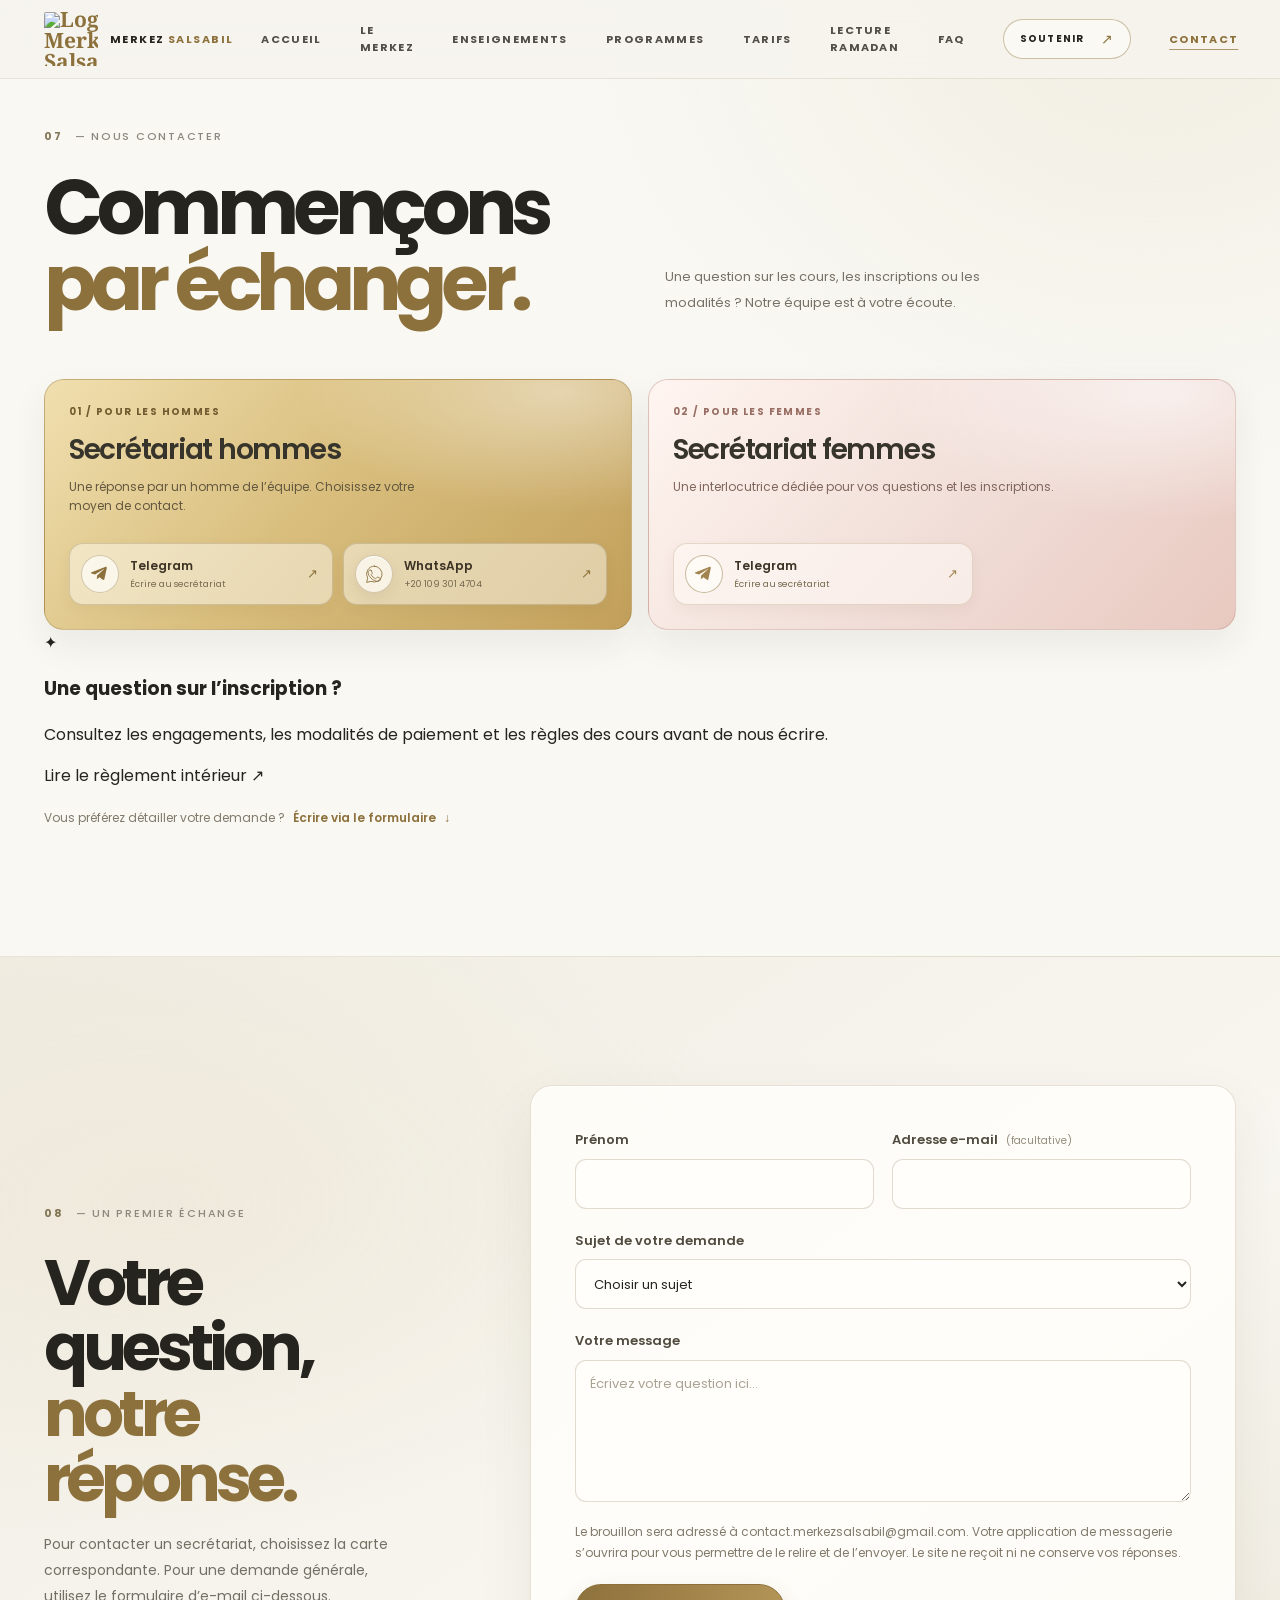
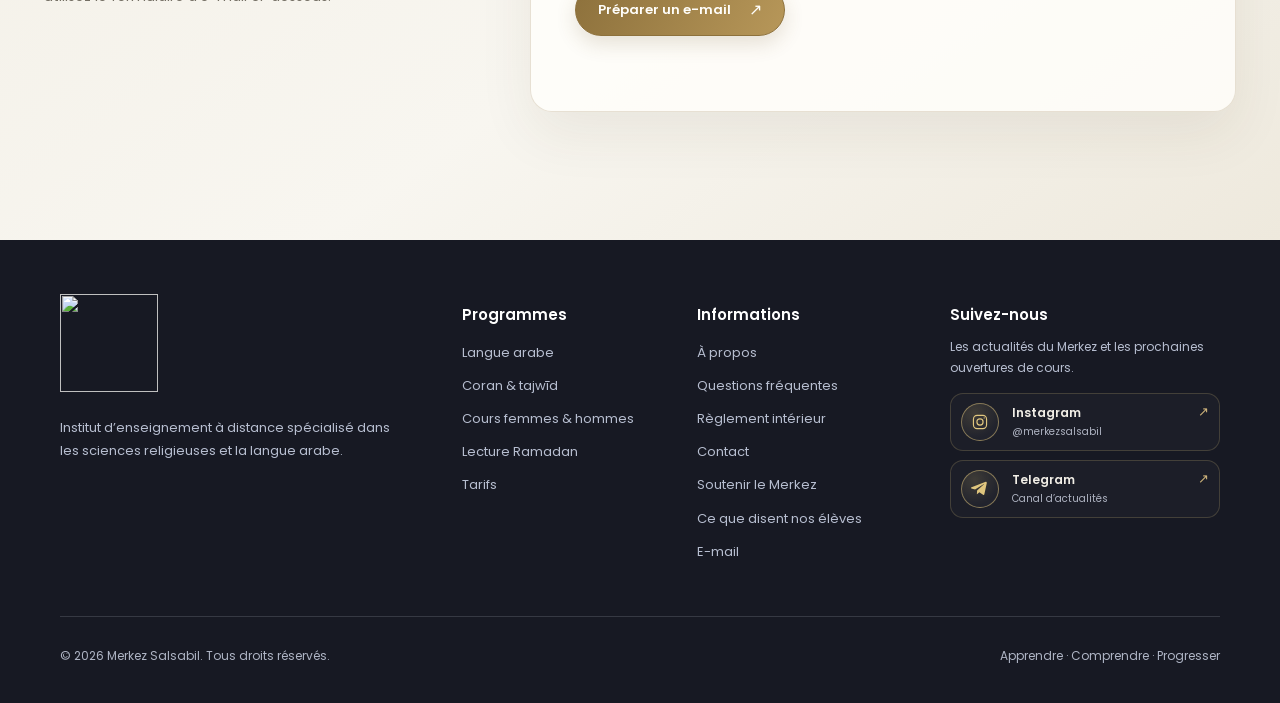
==== contact.html @ f7c90533 "Add files via upload" ====
<!doctype html>
<html lang="fr">
<head>
  <meta charset="utf-8">
  <meta name="viewport" content="width=device-width, initial-scale=1">
  <meta name="theme-color" content="#f6f3ec">
  <meta name="description" content="Contacter les secrétariats hommes et femmes du Merkez Salsabil.">
  <title>Nous contacter — Merkez Salsabil</title>
  <link rel="preconnect" href="https://fonts.googleapis.com">
  <link rel="preconnect" href="https://fonts.gstatic.com" crossorigin>
  <link href="https://fonts.googleapis.com/css2?family=Caveat:wght@500;600;700&amp;family=Noto+Naskh+Arabic:wght@400;600;700&amp;family=Poppins:wght@400;500;600;700;800&amp;display=swap" rel="stylesheet">
  <link rel="stylesheet" href="styles.css">
  <script src="script.js" defer></script>
</head>
<body>
  <a class="skip-link" href="#contenu">Aller au contenu</a>
  <div class="scroll-progress" aria-hidden="true"><span></span></div>
  <div id="ms-site">
<header class="site-header">
      <div class="header-inner">
        <a class="brand" href="index.html#accueil" aria-label="Merkez Salsabil, accueil">
          <span class="brand-mark"><img src="assets/affiches/logo-merkez-salsabil-transparent.png" alt="Logo Merkez Salsabil" width="54" height="54"></span>
          <span class="brand-name">MERKEZ <strong>SALSABIL</strong></span>
        </a>
        <button class="menu-toggle" type="button" aria-label="Ouvrir le menu" aria-expanded="false" aria-controls="site-nav">
          <span></span><span></span>
        </button>
        <nav class="site-nav" id="site-nav" aria-label="Navigation principale">
          <a href="index.html#accueil">Accueil</a>
          <a href="le-merkez.html#presentation">Le Merkez</a>
          <a href="enseignements.html#enseignements">Enseignements</a>
          <a href="programmes.html#affiches">Programmes</a>
          <a href="tarifs.html#tarifs">Tarifs</a>
          <a href="lecture-ramadan.html#lecture-ramadan">Lecture Ramadan</a>
          <a href="faq.html#questions">FAQ</a>
          <a class="nav-contact nav-support" href="soutenir.html#don">Soutenir <span aria-hidden="true">↗</span></a>
          <a href="contact.html#contact" aria-current="page">Contact</a>
        </nav>
      </div>
    </header>
    <main id="contenu">
      <h1 class="sr-only">Contacter le Merkez Salsabil</h1>
<section class="contact section-space" id="contact" aria-labelledby="contact-title">
        <div class="section-shell">
          <div class="contact-heading" data-reveal><p class="section-index">07 <span>— Nous contacter</span></p><h2 id="contact-title">Commençons<br><span>par échanger.</span></h2><p>Une question sur les cours, les inscriptions ou les modalités ? Notre équipe est à votre écoute.</p></div>
          <div class="contact-links">
            <section class="contact-card contact-card-men" aria-labelledby="contact-men-title">
              <div class="contact-card-intro"><span class="contact-channel">01 / Pour les hommes</span><h3 class="contact-name" id="contact-men-title">Secrétariat hommes</h3><p class="contact-note">Une réponse par un homme de l’équipe. Choisissez votre moyen de contact.</p></div>
              <div class="contact-methods">
                <a class="contact-method contact-method-telegram" href="https://t.me/Merkez_Salsabil_Abou_UbeydiLlah" target="_blank" rel="noopener noreferrer" aria-label="Contacter le secrétariat hommes sur Telegram"><span class="contact-method-mark telegram-mark" aria-hidden="true"><svg viewBox="0 0 24 24"><path d="M21 4.25 17.8 19c-.24 1.04-.87 1.3-1.76.8l-4.9-3.62-2.37 2.28c-.26.27-.48.49-.98.49l.35-4.99 9.1-8.23c.4-.35-.09-.55-.62-.2L5.37 12.7.55 11.2c-1.05-.33-1.07-1.05.22-1.56L19.6 2.4c.87-.32 1.63.2 1.4 1.85Z"/></svg></span><span><strong>Telegram</strong><small>Écrire au secrétariat</small></span><i aria-hidden="true">↗</i></a>
                <a class="contact-method contact-method-whatsapp" href="https://wa.me/201093014704" target="_blank" rel="noopener noreferrer" aria-label="Contacter le secrétariat hommes sur WhatsApp"><span class="contact-method-mark whatsapp-mark" aria-hidden="true"><svg viewBox="0 0 32 32"><path d="M16 3.25A12.1 12.1 0 0 0 5.62 21.56L4 28l6.6-1.56A12.1 12.1 0 1 0 16 3.25Z"/><path d="M11.13 9.93c-.35-.78-.72-.8-1.05-.81h-.9c-.31 0-.81.12-1.23.58-.42.45-1.62 1.58-1.62 3.85s1.66 4.48 1.89 4.79c.24.3 3.2 5.13 7.9 6.98 3.91 1.54 4.71 1.23 5.56 1.15.85-.08 2.74-1.12 3.13-2.2.39-1.08.39-2 .27-2.2-.12-.2-.43-.31-.89-.54-.47-.23-2.75-1.36-3.18-1.51-.43-.15-.73-.23-1.04.23-.31.47-1.2 1.51-1.47 1.82-.27.31-.54.35-1 .12-.47-.23-1.97-.73-3.75-2.33-1.39-1.24-2.33-2.77-2.6-3.24-.27-.46-.03-.72.2-.95.2-.2.46-.54.69-.81.23-.27.31-.46.46-.77.16-.31.08-.58-.04-.81-.11-.23-1.02-2.51-1.43-3.35Z"/></svg></span><span><strong>WhatsApp</strong><small>+20 109 301 4704</small></span><i aria-hidden="true">↗</i></a>
              </div>
            </section>
            <section class="contact-card contact-card-women" aria-labelledby="contact-women-title">
              <div class="contact-card-intro"><span class="contact-channel">02 / Pour les femmes</span><h3 class="contact-name" id="contact-women-title">Secrétariat femmes</h3><p class="contact-note">Une interlocutrice dédiée pour vos questions et les inscriptions.</p></div>
              <div class="contact-methods">
                <a class="contact-method contact-method-telegram" href="https://t.me/Merkez_Salsabil_Nissa" target="_blank" rel="noopener noreferrer" aria-label="Contacter le secrétariat femmes sur Telegram"><span class="contact-method-mark telegram-mark" aria-hidden="true"><svg viewBox="0 0 24 24"><path d="M21 4.25 17.8 19c-.24 1.04-.87 1.3-1.76.8l-4.9-3.62-2.37 2.28c-.26.27-.48.49-.98.49l.35-4.99 9.1-8.23c.4-.35-.09-.55-.62-.2L5.37 12.7.55 11.2c-1.05-.33-1.07-1.05.22-1.56L19.6 2.4c.87-.32 1.63.2 1.4 1.85Z"/></svg></span><span><strong>Telegram</strong><small>Écrire au secrétariat</small></span><i aria-hidden="true">↗</i></a>
              </div>
            </section>
          </div>
          <aside class="regulation-cta" data-reveal aria-label="Règlement intérieur et inscription">
            <div class="regulation-cta-copy"><span class="regulation-cta-mark" aria-hidden="true">✦</span><div><h3>Une question sur l’inscription ?</h3><p>Consultez les engagements, les modalités de paiement et les règles des cours avant de nous écrire.</p></div></div>
            <a href="reglement-interieur.html#reglement">Lire le règlement intérieur <span aria-hidden="true">↗</span></a>
          </aside>
          <p class="contact-form-jump">Vous préférez détailler votre demande ? <a href="#formulaire">Écrire via le formulaire <span aria-hidden="true">↓</span></a></p>
        </div>
      </section>
      <section class="contact-message section-space" id="formulaire" aria-labelledby="contact-message-title">
        <div class="section-shell contact-message-shell">
          <div class="contact-message-heading" data-reveal>
            <p class="section-index">08 <span>— Un premier échange</span></p>
            <h2 id="contact-message-title">Votre question,<br><span>notre réponse.</span></h2>
            <p>Pour contacter un secrétariat, choisissez la carte correspondante. Pour une demande générale, utilisez le formulaire d’e-mail ci-dessous.</p>
          </div>
          <form class="contact-form" data-contact-form>
            <div class="contact-form-grid">
              <label class="contact-field" for="contact-first-name">Prénom
                <input id="contact-first-name" name="firstName" type="text" autocomplete="given-name" maxlength="80" required>
              </label>
              <label class="contact-field" for="contact-email"><span class="contact-field-label">Adresse e-mail <span class="contact-field-optional">(facultative)</span></span>
                <input id="contact-email" name="email" type="email" autocomplete="email" maxlength="120">
              </label>
              <label class="contact-field contact-field-subject" for="contact-subject">Sujet de votre demande
                <select id="contact-subject" name="subject" required>
                  <option value="" selected disabled>Choisir un sujet</option>
                  <option>Découvrir les cours</option>
                  <option>Inscription ou niveaux</option>
                  <option>Tarifs et horaires</option>
                  <option>Session intensive</option>
                  <option>Demande de soutien</option>
                  <option>Autre question</option>
                </select>
              </label>
              <label class="contact-field contact-field-message" for="contact-message">Votre message
                <textarea id="contact-message" name="message" rows="5" maxlength="2000" placeholder="Écrivez votre question ici…" required></textarea>
              </label>
            </div>
            <p class="contact-form-note" id="contact-form-note">Le brouillon sera adressé à contact.merkezsalsabil@gmail.com. Votre application de messagerie s’ouvrira pour vous permettre de le relire et de l’envoyer. Le site ne reçoit ni ne conserve vos réponses.</p>
            <button class="contact-form-submit" type="submit" data-contact-submit>Préparer un e-mail <span aria-hidden="true">↗</span></button>
            <p class="contact-form-status" data-contact-form-status role="status" aria-live="polite"></p>
          </form>
        </div>
      </section>
    </main>
<footer class="site-footer">
  <div class="footer-inner">
    <div class="footer-main">
      <section class="footer-about" aria-label="À propos du Merkez Salsabil">
        <a class="footer-identity" href="index.html#accueil" aria-label="Merkez Salsabil, accueil">
          <span class="footer-logo"><img src="assets/affiches/logo-merkez-salsabil-transparent.png" alt="" width="100" height="100"></span>
        </a>
        <p>Institut d’enseignement à distance spécialisé dans les sciences religieuses et la langue arabe.</p>
      </section>
      <nav class="footer-column" aria-label="Programmes">
        <h2>Programmes</h2>
        <a href="enseignements.html#enseignements">Langue arabe</a>
        <a href="enseignements.html#enseignements">Coran &amp; tajwīd</a>
        <a href="programmes.html#affiches">Cours femmes &amp; hommes</a>
        <a href="lecture-ramadan.html#lecture-ramadan">Lecture Ramadan</a>
        <a href="tarifs.html#tarifs">Tarifs</a>
      </nav>
      <nav class="footer-column" aria-label="Informations">
        <h2>Informations</h2>
        <a href="le-merkez.html#presentation">À propos</a>
        <a href="faq.html#questions">Questions fréquentes</a>
        <a href="reglement-interieur.html#reglement">Règlement intérieur</a>
        <a href="contact.html#contact">Contact</a>
        <a href="soutenir.html#don">Soutenir le Merkez</a>
        <a href="index.html#avis">Ce que disent nos élèves</a>
        <a href="mailto:contact.merkezsalsabil@gmail.com">E-mail</a>
      </nav>
      <section class="footer-follow" aria-labelledby="footer-follow-title">
        <h2 id="footer-follow-title">Suivez-nous</h2>
        <p>Les actualités du Merkez et les prochaines ouvertures de cours.</p>
        <div class="footer-follow-links">
          <a href="https://www.instagram.com/merkezsalsabil" target="_blank" rel="noopener noreferrer" aria-label="Suivre Merkez Salsabil sur Instagram">
            <span class="footer-follow-icon" aria-hidden="true"><svg viewBox="0 0 24 24"><rect x="3.25" y="3.25" width="17.5" height="17.5" rx="5"/><circle cx="12" cy="12" r="4.1"/><circle class="footer-icon-dot" cx="17.6" cy="6.6" r=".8"/></svg></span>
            <span class="footer-follow-copy"><strong>Instagram</strong><small>@merkezsalsabil</small></span><span class="footer-follow-arrow" aria-hidden="true">↗</span>
          </a>
          <a href="https://t.me/MerkezSalsabil" target="_blank" rel="noopener noreferrer" aria-label="Rejoindre le canal Telegram du Merkez Salsabil">
            <span class="footer-follow-icon" aria-hidden="true"><svg viewBox="0 0 24 24"><path d="M21 4.25 17.8 19c-.24 1.04-.87 1.3-1.76.8l-4.9-3.62-2.37 2.28c-.26.27-.48.49-.98.49l.35-4.99 9.1-8.23c.4-.35-.09-.55-.62-.2L5.37 12.7.55 11.2c-1.05-.33-1.07-1.05.22-1.56L19.6 2.4c.87-.32 1.63.2 1.4 1.85Z"/></svg></span>
            <span class="footer-follow-copy"><strong>Telegram</strong><small>Canal d’actualités</small></span><span class="footer-follow-arrow" aria-hidden="true">↗</span>
          </a>
        </div>
      </section>
    </div>
    <div class="footer-bottom">
      <small>© <span id="current-year">2026</span> Merkez Salsabil. Tous droits réservés.</small>
      <span>Apprendre · Comprendre · Progresser</span>
    </div>
  </div>
</footer>
  </div>
<dialog class="poster-viewer" aria-label="Affiche agrandie">
    <button class="viewer-close" type="button" aria-label="Fermer l’affiche">×</button>
    <figure><img class="viewer-image" src="" alt=""><figcaption class="viewer-title"></figcaption></figure>
  </dialog>
</body>
</html>
---- styles.css ----
:root {
  color-scheme: light;
  --ink: #25241f;
  --ink-soft: #5e5b52;
  --muted: #8b867a;
  --paper: #f6f4ee;
  --paper-deep: #eee9dd;
  --white: #fffefa;
  --gold: #b79759;
  --gold-dark: #8d713c;
  --gold-pale: #ded0ad;
  --blush: #ead9d1;
  --line: rgba(117, 98, 62, .2);
  --sans: "Poppins", "Avenir Next", "Segoe UI", sans-serif;
  --arabic: "Noto Naskh Arabic", "Times New Roman", serif;
  --content: 1320px;
  --ease: cubic-bezier(.2, .75, .25, 1);
  font-family: var(--sans);
  color: var(--ink);
  background: var(--paper);
  font-synthesis: none;
  text-rendering: optimizeLegibility;
  scroll-behavior: smooth;
  scroll-padding-top: 88px;
}
*, *::before, *::after { box-sizing: border-box; }
html { min-width: 320px; background: var(--paper); }
body { min-width: 320px; margin: 0; color: var(--ink); background: var(--paper); }
body, button, a { -webkit-tap-highlight-color: transparent; }
a { color: inherit; text-decoration: none; }
button { font: inherit; }
button:focus-visible, a:focus-visible, summary:focus-visible { outline: 2px solid var(--gold-dark); outline-offset: 5px; }
::selection { color: var(--ink); background: var(--gold-pale); }
.skip-link { position: fixed; z-index: 400; top: 10px; left: 10px; padding: 12px 16px; color: white; background: var(--ink); transform: translateY(-160%); transition: transform .2s ease; }
.skip-link:focus { transform: translateY(0); }
.scroll-progress { position: fixed; z-index: 300; inset: 0 0 auto; height: 2px; pointer-events: none; }
.scroll-progress span { display: block; width: 100%; height: 100%; transform: scaleX(0); transform-origin: left; background: linear-gradient(90deg, #8e713c, #e5d8bb); }

/* Navigation */
.site-header { position: fixed; z-index: 250; inset: 0 0 auto; border-bottom: 1px solid rgba(117,98,62,.13); background: rgba(246,244,238,.85); -webkit-backdrop-filter: blur(16px); backdrop-filter: blur(16px); transition: background .25s ease, box-shadow .25s ease; }
.site-header.is-scrolled { background: rgba(246,244,238,.94); box-shadow: 0 8px 30px rgba(41,36,24,.055); }
.header-inner { width: min(var(--content), calc(100% - 88px)); height: 78px; margin: 0 auto; display: flex; align-items: center; justify-content: space-between; gap: 28px; }
.brand { display: inline-flex; align-items: center; gap: 12px; flex: 0 0 auto; }
.brand-mark { width: 38px; height: 38px; display: grid; place-items: center; border: 1px solid rgba(141,113,60,.65); color: var(--gold-dark); font: 700 21px/1 var(--arabic); }
.brand-name, .footer-brand { font-size: 10px; font-weight: 700; letter-spacing: .13em; }
.brand-name strong, .footer-brand strong { color: var(--gold-dark); font-weight: 700; }
.site-nav { display: flex; align-items: center; gap: clamp(20px, 3vw, 43px); }
.site-nav > a { color: #514f47; font-size: 9px; font-weight: 700; letter-spacing: .12em; text-transform: uppercase; transition: color .2s ease; }
.site-nav > a:hover { color: var(--gold-dark); }
.site-nav > a[aria-current="page"] { color: var(--gold-dark); text-decoration: underline; text-decoration-color: rgba(141,113,60,.7); text-underline-offset: 6px; }
.site-nav .nav-contact { min-height: 40px; display: inline-flex; align-items: center; gap: 16px; padding: 0 16px; border: 1px solid rgba(141,113,60,.42); color: var(--ink); }
.nav-contact span { color: var(--gold-dark); font-size: 14px; }
.menu-toggle { display: none; }
.sr-only { position: absolute; width: 1px; height: 1px; padding: 0; margin: -1px; overflow: hidden; clip: rect(0, 0, 0, 0); white-space: nowrap; border: 0; }

/* Hero : grande typographie, lumière chaude et affiche éditoriale */
.hero { position: relative; isolation: isolate; min-height: max(720px, 100svh); overflow: hidden; display: flex; flex-direction: column; justify-content: center; padding: 110px 0 84px; background: radial-gradient(ellipse at 70% 36%, rgba(221,205,164,.32), transparent 36%), linear-gradient(115deg, #fbfaf6 0%, #f5f2e9 55%, #eee9dc 100%); }
.hero::before { content: ""; position: absolute; z-index: -1; inset: 0; opacity: .3; pointer-events: none; background-image: url("data:image/svg+xml,%3Csvg viewBox='0 0 180 180' xmlns='http://www.w3.org/2000/svg'%3E%3Cfilter id='n'%3E%3CfeTurbulence type='fractalNoise' baseFrequency='.88' numOctaves='3' stitchTiles='stitch'/%3E%3C/filter%3E%3Crect width='100%25' height='100%25' filter='url(%23n)' opacity='.14'/%3E%3C/svg%3E"); mix-blend-mode: multiply; }
.hero-light { position: absolute; z-index: -1; top: 9%; left: 41%; width: 28vw; height: 110%; transform: rotate(26deg); transform-origin: top; background: linear-gradient(90deg, transparent, rgba(255,255,255,.62), rgba(228,211,170,.16), transparent); filter: blur(17px); opacity: .7; animation: light-drift 13s ease-in-out infinite alternate; pointer-events: none; }
.hero-theme-wash { position:absolute; z-index:-1; inset:0; overflow:hidden; background:radial-gradient(ellipse at 70% 36%,rgba(238,201,192,.48),transparent 40%),linear-gradient(115deg,rgba(255,250,248,.92) 0%,rgba(248,238,233,.88) 55%,rgba(240,222,217,.92) 100%); opacity:0; pointer-events:none; transition:opacity 1s cubic-bezier(.22,.8,.24,1); }
.hero-theme-wash::after { content:""; position:absolute; inset:-25% auto -25% -35%; width:24%; background:linear-gradient(90deg,transparent,rgba(255,255,255,.48),transparent); opacity:0; transform:skewX(-18deg); }
.hero.is-women .hero-theme-wash { opacity:1; }
.hero.is-women .hero-theme-wash::after { animation:hero-theme-sweep 1.15s ease-out; }
@keyframes hero-theme-sweep { 0% { left:-35%; opacity:0; } 18% { opacity:.75; } 100% { left:125%; opacity:0; } }
.hero-topline, .hero-bottom { width: min(var(--content), calc(100% - 88px)); margin-inline: auto; display: flex; align-items: center; justify-content: space-between; gap: 20px; color: #777164; font-size: 8px; font-weight: 700; letter-spacing: .16em; text-transform: uppercase; }
.hero-topline { position: absolute; inset: 106px 0 auto; }
.hero-topline span:last-child { color: #9c8d6d; transition:color .8s ease; }
.hero-content { width: min(var(--content), calc(100% - 120px)); min-height: 550px; margin: 0 auto; display: grid; grid-template-columns: minmax(0, 1fr) minmax(245px, 320px); align-items: center; gap: clamp(45px, 9vw, 140px); }
.hero-copy { position: relative; z-index: 1; padding-top: 14px; }
.hero-kicker, .section-index { display: flex; align-items: center; gap: 12px; margin: 0; color: #837657; font-size: 9px; font-weight: 700; letter-spacing: .16em; text-transform: uppercase; }
.hero-kicker { transition:color .8s ease; }
.kicker-line { width: 34px; height: 1px; background: var(--gold); transition:background .8s ease; }
.bismillah { margin: 33px 0 12px; color: var(--gold-dark); font: 600 21px/1.5 var(--arabic); transition:color .8s ease; }
.hero h1 { max-width: 920px; margin: 0 0 24px -.055em; font-size: clamp(68px, 10vw, 142px); font-weight: 800; letter-spacing: -.09em; line-height: .83; }
.hero h1 span { color: var(--gold-dark); transition:color .8s ease; }
.hero-description { max-width: 400px; margin: 0; color: #706c61; font-size: 12px; line-height: 1.9; transition:color .8s ease; }
.hero-bottom { position: absolute; inset: auto 0 0; min-height: 58px; justify-content:flex-end; border-top: 1px solid rgba(117,98,62,.21); color: #837f72; transition:color .8s ease,border-color .8s ease; }
.hero-bottom a { display: inline-flex; align-items: center; gap: 10px; }
.hero-bottom i { color: var(--gold-dark); font-size: 14px; font-style: normal; transition:color .8s ease; }
.hero.is-women .hero-light { background:linear-gradient(90deg,transparent,rgba(255,255,255,.68),rgba(221,174,165,.22),transparent); }
.hero.is-women .hero-topline span:last-child,.hero.is-women .hero-kicker { color:#a87b72; }
.hero.is-women .kicker-line { background:#bd8b80; }
.hero.is-women .bismillah,.hero.is-women h1 span,.hero.is-women .hero-bottom i { color:#a6756d; }
.hero.is-women .hero-description,.hero.is-women .hero-bottom { color:#77635f; }
.hero.is-women .hero-bottom { border-color:rgba(166,110,103,.25); }

/* Bandeau animé des matières : rappel des carrousels éditoriaux immersifs */
.discipline-ribbon { overflow: hidden; padding: 22px 0; color: #eee7d7; background: #292822; }
.discipline-ribbon-track { width: max-content; display: flex; align-items: center; gap: 35px; animation: ribbon-travel 38s linear infinite; }
.discipline-ribbon-track span { font-size: 9px; font-weight: 600; letter-spacing: .2em; white-space: nowrap; }
.discipline-ribbon-track i { color: #c4a96e; font-size: 10px; font-style: normal; }

/* Sections */
.section-shell { width: min(var(--content), calc(100% - 88px)); margin-inline: auto; }
.section-space { padding-block: clamp(92px, 10vw, 150px); }
.section-index span { color: #8d887d; font-weight: 500; }
.introduction { position: relative; padding-block: clamp(100px, 13vw, 180px); border-bottom: 1px solid var(--line); }
.intro-main { display: grid; grid-template-columns: minmax(0, 1.2fr) minmax(280px, .8fr); gap: clamp(50px, 9vw, 140px); margin-top: 40px; }
.introduction h2, .programs h2, .poster-heading h2, .approach h2, .contact h2 { margin: 0; font-size: clamp(42px, 6vw, 82px); font-weight: 700; letter-spacing: -.075em; line-height: .99; }
.introduction h2 span, .programs h2 span, .poster-heading h2 span, .approach h2 span, .contact h2 span { color: var(--gold-dark); }
.intro-copy { max-width: 445px; padding-top: 7px; color: #777267; font-size: 10px; line-height: 2; }
.intro-copy p { margin: 0 0 16px; }
.intro-copy .intro-lead { margin-bottom: 16px; color: #3b3932; font-size: 16px; font-weight: 500; line-height: 1.75; }
.line-link { display: inline-flex; align-items: center; gap: 13px; margin-top: 9px; padding: 0 0 8px; border-bottom: 1px solid rgba(141,113,60,.48); color: #655435; font-size: 9px; font-weight: 700; letter-spacing: .12em; text-transform: uppercase; transition: gap .25s var(--ease); }
.line-link:hover { gap: 20px; }
.line-link span { font-size: 14px; }

.programs { background: linear-gradient(180deg, #f0ede5, #f6f4ee 80%); }
.programs-heading, .poster-heading { display: flex; align-items: end; justify-content: space-between; gap: 60px; margin-bottom: 58px; }
.programs-heading h2, .poster-heading h2 { margin-top: 24px; }
.programs-lead, .poster-heading > p { max-width: 330px; margin: 0 0 6px; color: #777267; font-size: 10px; line-height: 2; }
.program-list { border-top: 1px solid var(--line); }
.program-item { display: grid; grid-template-columns: 52px minmax(220px, .9fr) minmax(300px, 1.1fr) 22px; gap: 24px; align-items: start; padding: 29px 7px 30px 0; border-bottom: 1px solid var(--line); transition: padding .35s var(--ease), background .35s ease; }
.program-item:hover { padding-left: 13px; background: rgba(255,255,255,.48); }
.program-number { padding-top: 7px; color: var(--gold-dark); font-size: 9px; font-weight: 700; letter-spacing: .12em; }
.program-title > p { margin: 0 0 3px; color: #9a8457; font: 600 19px/1.4 var(--arabic); }
.program-title h3 { margin: 0; font-size: clamp(22px, 2.6vw, 33px); font-weight: 600; letter-spacing: -.055em; line-height: 1.2; }
.program-description { max-width: 480px; padding-top: 5px; color: #777267; font-size: 9px; line-height: 1.9; }
.program-description p { margin: 0 0 10px; }
.program-description ul { display: flex; flex-wrap: wrap; gap: 6px 18px; margin: 0; padding: 0; list-style: none; }
.program-description li::before { content: "—"; margin-right: 6px; color: var(--gold); }
.program-description details { margin-top: 10px; }
.program-description summary { width: fit-content; display: flex; align-items: center; gap: 12px; color: #665638; cursor: pointer; font-weight: 700; }
.program-description summary span { color: var(--gold-dark); font-size: 14px; transition: transform .2s ease; }
.program-description details[open] summary span { transform: rotate(45deg); }
.program-description .discipline-list { display: grid; grid-template-columns: repeat(2,minmax(0,1fr)); gap: 6px 16px; padding-top: 10px; }
.program-arrow { justify-self: end; padding-top: 4px; color: #ad9360; font-size: 16px; transition: transform .25s ease; }
.program-item:hover .program-arrow { transform: translate(3px,-3px); }

/* Galerie d’affiches fournies par le Merkez */
.poster-section { position: relative; overflow: hidden; background: #fbfaf6; }
.poster-section::before { content: ""; position: absolute; top: -180px; right: -120px; width: 560px; height: 560px; border: 1px solid rgba(183,151,89,.11); border-radius: 50%; pointer-events: none; }
.poster-heading { position: relative; margin-bottom: 46px; }
.poster-grid { position: relative; display: grid; grid-template-columns: repeat(4,minmax(0,1fr)); gap: 42px 22px; }
.poster-card { min-width: 0; padding: 0; border: 0; color: inherit; text-align: left; background: transparent; cursor: zoom-in; }
.poster-image { position: relative; display: block; aspect-ratio: 2 / 3; overflow: hidden; padding: 7px; background: #fff; box-shadow: 0 8px 23px rgba(52,44,29,.1); transition: transform .6s var(--ease), box-shadow .45s ease; }
.poster-image::after { content: "AGRANDIR +"; position: absolute; right: 14px; bottom: 14px; padding: 8px 10px; color: white; background: rgba(35,34,29,.8); font-size: 7px; font-weight: 700; letter-spacing: .12em; opacity: 0; transform: translateY(5px); transition: opacity .25s ease, transform .25s ease; }
.poster-image img { display: block; width: 100%; height: 100%; object-fit: contain; background: #f7f3e9; transition: transform .75s var(--ease); }
.poster-card:hover .poster-image { transform: translateY(-7px); box-shadow: 0 22px 42px rgba(52,44,29,.17); }
.poster-card:hover .poster-image img { transform: scale(1.025); }
.poster-card:hover .poster-image::after { opacity: 1; transform: translateY(0); }
.poster-caption { display: block; padding-top: 14px; }
.poster-caption > span:first-child { display: block; margin-bottom: 7px; color: #918873; font-size: 7px; font-weight: 700; letter-spacing: .14em; }
.poster-caption > span:last-child { display: flex; align-items: center; justify-content: space-between; gap: 8px; color: #38362f; font-size: 11px; font-weight: 600; letter-spacing: -.02em; }
.poster-caption i { color: var(--gold-dark); font-size: 14px; font-style: normal; transition: transform .2s ease; }
.poster-card:hover .poster-caption i { transform: translate(2px,-2px); }
.poster-viewer { position: fixed; width: min(92vw, 760px); max-width: 760px; max-height: 94vh; padding: 18px; overflow: visible; border: 1px solid rgba(220,206,177,.6); background: #f8f6f1; box-shadow: 0 28px 100px rgba(0,0,0,.35); }
.poster-viewer[open] { animation: viewer-arrive .28s var(--ease) both; }
.poster-viewer::backdrop { background: rgba(28,27,23,.82); -webkit-backdrop-filter: blur(8px); backdrop-filter: blur(8px); }
.poster-viewer figure { margin: 0; display: grid; justify-items: center; gap: 10px; }
.viewer-image { display: block; max-width: 100%; max-height: calc(88vh - 55px); object-fit: contain; }
.viewer-title { color: #706b5e; font-size: 8px; font-weight: 700; letter-spacing: .13em; text-align: center; text-transform: uppercase; }
.viewer-close { position: absolute; top: 8px; right: 8px; z-index: 2; width: 35px; height: 35px; border: 1px solid rgba(141,113,60,.35); border-radius: 50%; color: var(--ink); background: rgba(255,254,250,.94); font-size: 23px; line-height: 1; cursor: pointer; }

/* Composition typographique à la place d’une photo */
.approach { display: grid; grid-template-columns: minmax(0,1fr) minmax(360px,1fr); align-items: stretch; background: #efede6; }
.approach-visual { position: relative; isolation: isolate; min-height: 550px; overflow: hidden; display: grid; place-items: center; color: #ead9ad; background: #292822; }
.approach-visual::before { content: ""; position: absolute; z-index: -1; inset: -30% 15%; transform: rotate(26deg); background: linear-gradient(90deg, transparent 0%, rgba(228,207,156,.02) 34%, rgba(232,215,176,.18) 50%, rgba(194,157,87,.08) 61%, transparent 100%); filter: blur(12px); animation: beam-shift 10s ease-in-out infinite alternate; }
.approach-visual::after { content: ""; position: absolute; z-index: -1; inset: 0; opacity: .22; background: repeating-linear-gradient(0deg, transparent 0 84px, rgba(224,206,166,.2) 85px, transparent 86px), repeating-linear-gradient(90deg, transparent 0 84px, rgba(224,206,166,.2) 85px, transparent 86px); mask-image: linear-gradient(135deg, black, transparent 82%); }
.approach-arabic { position: relative; margin-top: -18px; color: #d7c18f; font: 600 clamp(100px, 16vw, 218px)/1 var(--arabic); text-shadow: 0 8px 34px rgba(203,170,103,.24); }
.approach-arabic::after { content: ""; position: absolute; right: 4%; bottom: -18px; left: 2%; height: 1px; background: linear-gradient(90deg, transparent, #b89c60, transparent); }
.approach-cross { position: absolute; top: 19%; right: 19%; color: rgba(226,207,164,.78); font-size: 25px; }
.approach-index { position: absolute; left: 42px; bottom: 32px; color: rgba(230,222,203,.58); font-size: 7px; font-weight: 700; letter-spacing: .17em; text-transform: uppercase; }
.approach-copy { align-self: center; max-width: 650px; padding: clamp(70px, 8vw, 125px) clamp(45px, 8vw, 120px); }
.approach-copy .section-index { margin-bottom: 29px; }
.approach-copy > p:not(.section-index) { max-width: 420px; margin: 24px 0 0; color: #777267; font-size: 10px; line-height: 2; }
.approach-copy blockquote { max-width: 420px; margin: 24px 0 14px; padding: 1px 0 1px 18px; border-left: 1px solid var(--gold); color: #806b47; font-size: 13px; line-height: 1.8; }

/* FAQ pédagogique, concise et facile à parcourir */
.faq { background: #f0ede5; }
.faq .section-shell { display: grid; grid-template-columns: minmax(240px,.72fr) minmax(0,1.28fr); align-items: start; gap: clamp(50px, 9vw, 130px); }
.faq-heading .section-index { margin-bottom: 27px; }
.faq-heading h2 { margin: 0; font-size: clamp(42px, 5.8vw, 74px); font-weight: 700; letter-spacing: -.075em; line-height: .99; }
.faq-heading h2 span { color: var(--gold-dark); }
.faq-heading > p:last-child { max-width: 300px; margin: 22px 0 0; color: #777267; font-size: 10px; line-height: 2; }
.faq-list { border-top: 1px solid var(--line); }
.faq-item { border-bottom: 1px solid var(--line); }
.faq-item summary { min-height: 76px; display: grid; grid-template-columns: 36px minmax(0,1fr) 22px; align-items: center; gap: 14px; list-style: none; cursor: pointer; }
.faq-item summary::-webkit-details-marker { display: none; }
.faq-number { color: var(--gold-dark); font-size: 8px; font-weight: 700; letter-spacing: .1em; }
.faq-item summary > span:nth-child(2) { color: #33312b; font-size: 12px; font-weight: 600; letter-spacing: -.025em; }
.faq-item summary > i { color: var(--gold-dark); font-size: 16px; font-style: normal; text-align: center; transition: transform .25s ease; }
.faq-item[open] summary > i { transform: rotate(45deg); }
.faq-answer { padding: 0 38px 22px 50px; color: #777267; font-size: 9px; line-height: 1.9; animation: answer-in .25s var(--ease) both; }
.faq-answer p { max-width: 550px; margin: 0; }
.faq-answer a { display: inline-flex; align-items: center; gap: 8px; margin-top: 9px; color: var(--gold-dark); font-size: 8px; font-weight: 700; letter-spacing: .08em; text-transform: uppercase; }
.faq-answer a span { font-size: 13px; }

/* Contact */
.contact { background: radial-gradient(ellipse at 90% 0%, rgba(222,210,180,.28), transparent 35%), #f9f8f3; }
.contact-heading { display: grid; grid-template-columns: 1fr 1fr; align-items: end; column-gap: 50px; row-gap: 24px; }
.contact-heading .section-index { grid-column: 1 / -1; }
.contact h2 { grid-column: 1; }
.contact-heading > p:last-child { max-width: 350px; margin: 0 0 5px; color: #777267; font-size: 10px; line-height: 2; }
.contact-links { display: grid; grid-template-columns: repeat(3,minmax(0,1fr)); margin-top: 58px; border-top: 1px solid var(--line); border-bottom: 1px solid var(--line); }
.contact-links a { position: relative; min-height: 130px; display: flex; flex-direction: column; justify-content: space-between; padding: 20px 22px 18px 0; transition: background .25s ease, padding .25s var(--ease); }
.contact-links a + a { padding-left: 24px; border-left: 1px solid var(--line); }
.contact-links a:hover { padding-top: 16px; background: rgba(255,255,255,.6); }
.contact-channel { color: #8b805f; font-size: 8px; font-weight: 700; letter-spacing: .15em; text-transform: uppercase; }
.contact-name { color: #37342c; font-size: clamp(18px, 2vw, 25px); font-weight: 600; letter-spacing: -.045em; }
.contact-arrow { position: absolute; right: 18px; bottom: 18px; color: var(--gold-dark); font-size: 15px; }
.site-footer { padding: 32px 24px 26px; color: #e9e3d5; background: #272620; }
.footer-inner { width: min(var(--content), 100%); margin: 0 auto; display: flex; align-items: center; justify-content: space-between; gap: 22px; }
.footer-brand strong { color: #d0b57c; }
.footer-inner > p { margin: 0; color: #aaa394; font-size: 8px; letter-spacing: .08em; }
.footer-links { display: flex; gap: 19px; color: #d6d0c3; font-size: 9px; }
.footer-links a:hover { color: #dfc78e; }
.footer-inner small { color: #938d81; font-size: 8px; }

/* Entrées en scène au scroll */
[data-reveal] { opacity: 1; transform: none; }
.has-reveal [data-reveal] { opacity: 0; transform: translateY(20px); transition: opacity .75s var(--ease), transform .75s var(--ease); }
.has-reveal [data-reveal].is-visible { opacity: 1; transform: translateY(0); }
@keyframes light-drift { from { transform: translate3d(-10px,0,0) rotate(24deg); opacity: .42; } to { transform: translate3d(22px,0,0) rotate(30deg); opacity: .82; } }
@keyframes beam-shift { from { transform: translateX(-6%) rotate(26deg); opacity: .7; } to { transform: translateX(7%) rotate(26deg); opacity: 1; } }
@keyframes ribbon-travel { to { transform: translateX(-50%); } }
@keyframes answer-in { from { opacity: 0; transform: translateY(-4px); } to { opacity: 1; transform: translateY(0); } }
@keyframes viewer-arrive { from { opacity: 0; transform: translateY(10px) scale(.985); } to { opacity: 1; transform: translateY(0) scale(1); } }

@media (max-width: 1000px) {
  .header-inner, .section-shell, .hero-topline, .hero-bottom { width: calc(100% - 56px); }
  .hero-content { width: calc(100% - 84px); grid-template-columns: minmax(0,1fr) minmax(220px,280px); gap: 48px; }
  .hero h1 { font-size: clamp(65px, 10vw, 104px); }
  .faq .section-shell { gap: 50px; }
  .program-item { grid-template-columns: 42px minmax(200px,.9fr) minmax(250px,1.1fr) 20px; gap: 16px; }
  .poster-grid { grid-template-columns: repeat(3,minmax(0,1fr)); gap: 36px 20px; }
  .approach { grid-template-columns: 1fr 1fr; }
  .approach-copy { padding: 70px 44px; }
  .approach-visual { min-height: 500px; }
}
@media (max-width: 760px) {
  :root { scroll-padding-top: 72px; }
  .header-inner { width: calc(100% - 38px); height: 70px; }
  .brand-mark { width: 35px; height: 35px; }
  .brand-name { font-size: 9px; }
  .menu-toggle { position: relative; z-index: 3; width: 42px; height: 42px; display: grid; align-content: center; justify-items: center; gap: 6px; border: 1px solid rgba(141,113,60,.4); background: transparent; cursor: pointer; }
  .menu-toggle span { display: block; width: 16px; height: 1px; background: currentColor; transition: transform .2s ease; }
  .menu-toggle[aria-expanded="true"] span:first-child { transform: translateY(3.5px) rotate(45deg); }
  .menu-toggle[aria-expanded="true"] span:last-child { transform: translateY(-3.5px) rotate(-45deg); }
  .site-nav { position: absolute; top: 69px; left: 0; right: 0; display: flex; align-items: stretch; flex-direction: column; gap: 0; padding: 8px 20px 20px; border-bottom: 1px solid var(--line); background: rgba(246,244,238,.98); -webkit-backdrop-filter: blur(14px); backdrop-filter: blur(14px); opacity: 0; visibility: hidden; transform: translateY(-8px); transition: opacity .2s ease, transform .2s ease, visibility .2s; }
  .site-nav.is-open { opacity: 1; visibility: visible; transform: translateY(0); }
  .site-nav > a { padding: 15px 2px; border-bottom: 1px solid rgba(129,106,63,.12); }
  .site-nav .nav-contact { justify-content: space-between; margin-top: 13px; padding: 0 15px; border: 1px solid var(--line); }
  .hero { min-height: 100svh; padding: 100px 0 70px; }
  .hero-topline, .hero-bottom { width: calc(100% - 42px); font-size: 7px; }
  .hero-topline { inset-block-start: 90px; }
  .hero-topline span:last-child { display: none; }
  .hero-content { width: calc(100% - 48px); min-height: 0; grid-template-columns: minmax(0,1fr) minmax(112px, 35%); gap: 17px; margin-top: 28px; }
  .hero-copy { padding-top: 0; }
  .hero-kicker { gap: 8px; font-size: 7px; letter-spacing: .11em; }
  .kicker-line { width: 21px; }
  .bismillah { margin: 25px 0 12px; font-size: 16px; }
  .hero h1 { margin-bottom: 18px; font-size: clamp(48px, 12.5vw, 82px); letter-spacing: -.09em; }
  .hero-description { max-width: 280px; font-size: 9px; line-height: 1.8; }
  .hero-bottom { min-height: 50px; }
  .discipline-ribbon { padding: 18px 0; }
  .discipline-ribbon-track { gap: 25px; animation-duration: 31s; }
  .discipline-ribbon-track span { font-size: 8px; }
  .section-shell { width: calc(100% - 42px); }
  .section-space { padding-block: 88px; }
  .introduction { padding-block: 94px 110px; }
  .intro-main { grid-template-columns: 1fr; gap: 22px; margin-top: 26px; }
  .introduction h2, .programs h2, .poster-heading h2, .approach h2, .contact h2 { font-size: clamp(42px, 10.4vw, 66px); }
  .intro-copy { max-width: 540px; }
  .intro-copy .intro-lead { font-size: 15px; }
  .programs-heading, .poster-heading { display: block; margin-bottom: 36px; }
  .programs-heading h2, .poster-heading h2 { margin-top: 22px; }
  .programs-lead, .poster-heading > p { margin-top: 18px; }
  .program-item { grid-template-columns: 30px 1fr 16px; gap: 7px 12px; padding: 23px 1px; }
  .program-number { grid-column: 1; grid-row: 1 / span 3; font-size: 8px; }
  .program-title { grid-column: 2; }
  .program-title h3 { font-size: 22px; }
  .program-description { grid-column: 2 / -1; max-width: none; margin-top: 4px; font-size: 9px; }
  .program-arrow { grid-column: 3; grid-row: 1; justify-self: end; }
  .program-description .discipline-list { grid-template-columns: 1fr; }
  .poster-grid { grid-template-columns: repeat(2,minmax(0,1fr)); gap: 28px 14px; }
  .poster-image { padding: 4px; }
  .poster-image::after { right: 8px; bottom: 8px; padding: 6px 7px; opacity: 1; transform: none; font-size: 6px; }
  .poster-caption { padding-top: 10px; }
  .poster-caption > span:first-child { font-size: 6px; }
  .poster-caption > span:last-child { font-size: 9px; }
  .poster-viewer { width: calc(100vw - 24px); padding: 10px; }
  .viewer-image { max-height: calc(88vh - 45px); }
  .approach { grid-template-columns: 1fr; }
  .approach-visual { min-height: 370px; }
  .approach-arabic { font-size: clamp(125px, 34vw, 190px); }
  .approach-index { left: 22px; bottom: 23px; }
  .approach-copy { max-width: none; padding: 70px 24px 84px; }
  .faq .section-shell { grid-template-columns: 1fr; gap: 34px; }
  .faq-heading h2 { font-size: clamp(44px, 11vw, 66px); }
  .faq-item summary { min-height: 68px; grid-template-columns: 27px minmax(0,1fr) 20px; gap: 10px; }
  .faq-item summary > span:nth-child(2) { font-size: 11px; }
  .faq-answer { padding-left: 37px; }
  .contact-heading { display: block; }
  .contact-heading h2 { margin-top: 25px; }
  .contact-heading > p:last-child { margin-top: 18px; }
  .contact-links { grid-template-columns: 1fr; margin-top: 38px; }
  .contact-links a { min-height: 100px; padding: 15px 18px 14px 0; }
  .contact-links a + a { padding-left: 0; border-left: 0; border-top: 1px solid var(--line); }
  .footer-inner { flex-wrap: wrap; gap: 17px 24px; }
  .footer-inner > p { order: 3; width: 100%; }
  .footer-links { margin-left: auto; }
}
@media (max-width: 420px) {
  .header-inner { width: calc(100% - 28px); }
  .hero-content { width: calc(100% - 36px); grid-template-columns: minmax(0,1fr) 31%; gap: 10px; }
  .hero h1 { font-size: clamp(45px, 12.2vw, 55px); }
  .hero-kicker { font-size: 6px; }
  .hero-description { max-width: 220px; font-size: 8px; }
  .section-shell { width: calc(100% - 36px); }
  .poster-grid { gap: 25px 11px; }
  .poster-caption > span:last-child { font-size: 8px; }
  .approach-visual { min-height: 320px; }
  .footer-inner { align-items: flex-start; }
  .footer-links { width: 100%; order: 4; margin-left: 0; }
}
@media (hover: none), (pointer: coarse) { .program-item:hover { padding-left: 0; background: transparent; } }
@media (prefers-reduced-motion: reduce) {
  *, *::before, *::after { scroll-behavior: auto !important; animation-duration: .01ms !important; animation-iteration-count: 1 !important; transition-duration: .01ms !important; }
  .has-reveal [data-reveal] { opacity: 1; transform: none; }
}

/* Lisibilité, logo de marque et finitions des contacts */
.brand-mark { width: 54px; height: 54px; flex: 0 0 54px; overflow: hidden; border: 1px solid rgba(183,151,89,.38); border-radius: 2px; background: #fff; }
.brand-mark img { display: block; width: 100%; height: 100%; object-fit: contain; }
.site-nav > a { font-size: 11px; }
.site-nav .nav-contact { font-size: 10px; }
.hero-topline, .hero-bottom { font-size: 10px; }
.hero-kicker, .section-index { font-size: 11px; }
.hero-description { font-size: 15px; }
.intro-copy { font-size: 13px; }
.intro-copy .intro-lead { font-size: 20px; }
.programs-lead, .poster-heading > p, .approach-copy > p:not(.section-index), .contact-heading > p:last-child { font-size: 13px; }
.program-number { font-size: 11px; }
.program-title > p { font-size: 22px; }
.program-title h3 { font-size: clamp(25px, 2.6vw, 34px); }
.program-description { font-size: 12px; }
.program-description summary { font-size: 12px; }
.poster-grid { grid-template-columns: repeat(3,minmax(0,1fr)); }
.poster-caption > span:first-child { font-size: 9px; }
.poster-caption > span:last-child { font-size: 15px; }
.approach-copy blockquote { font-size: 16px; }
.faq-heading > p:last-child { font-size: 13px; }
.faq-item summary > span:nth-child(2) { font-size: 14px; }
.faq-answer { font-size: 12px; }
.faq-answer a { font-size: 10px; }
.contact-links { grid-template-columns: repeat(3,minmax(0,1fr)); gap: 14px; border: 0; }
.contact-links a, .contact-links a + a { min-height: 148px; padding: 22px; border: 1px solid var(--line); border-radius: 16px; background: rgba(255,255,255,.62); }
.contact-links a:hover { padding: 22px; transform: translateY(-4px); background: #fffefa; box-shadow: 0 14px 32px rgba(63,51,27,.08); }
.contact-channel { font-size: 10px; }
.contact-last-row { display: flex; align-items: center; gap: 12px; padding-right: 30px; }
.contact-copy { min-width:0; display:grid; gap:5px; }
.contact-note { color:#82775e; font-size:10px; line-height:1.5; letter-spacing:0; }
.contact-name { font-size: clamp(20px, 2vw, 26px); }
.whatsapp-mark { width:44px; height:44px; flex:0 0 44px; display:block; padding:9px; border:1px solid rgba(183,151,89,.46); border-radius:50%; color:var(--gold-dark); fill:none; stroke:currentColor; stroke-width:1.45; stroke-linecap:round; stroke-linejoin:round; background:linear-gradient(145deg,#fffefa,#eee6d3); box-shadow:0 5px 14px rgba(61,48,25,.08),inset 0 1px rgba(255,255,255,.9); }
.contact-arrow { font-size: 17px; }
.footer-inner > p, .footer-links { font-size: 10px; }
.footer-inner small { font-size: 10px; }
.discipline-ribbon-track { gap: 0; }
.discipline-ribbon-group { width: 100vw; min-width: 100vw; flex: 0 0 100vw; display: flex; align-items: center; justify-content: space-evenly; gap: 16px; }
.discipline-ribbon-track span { font-size: 11px; }
.discipline-ribbon-track i { font-size: 13px; }
.poster-filters { display: flex; flex-wrap: wrap; gap: 9px; margin: 0 0 34px; }
.poster-filter { padding: 10px 15px; border: 1px solid rgba(141,113,60,.34); border-radius: 999px; color: #66583a; background: transparent; font-size: 11px; font-weight: 600; cursor: pointer; transition: color .2s ease, background .2s ease, border-color .2s ease; }
.poster-filter:hover, .poster-filter.is-active { border-color: var(--gold-dark); color: #fffdf8; background: var(--gold-dark); }
.poster-card[hidden] { display: none !important; }
.brand-name, .footer-brand { font-size: 11px; }
.poster-image::after { font-size: 9px; }
.viewer-title { font-size: 10px; }
.faq-number { font-size: 10px; }
.approach-index { font-size: 9px; }

@media (max-width: 760px) {
  .brand-mark { width: 45px; height: 45px; flex-basis: 45px; }
  .site-nav > a { font-size: 11px; }
  .hero-topline, .hero-bottom { font-size: 8px; }
  .hero-kicker, .section-index { font-size: 10px; }
  .hero-description { font-size: 13px; }
  .intro-copy { font-size: 12px; }
  .intro-copy .intro-lead { font-size: 18px; }
  .programs-lead, .poster-heading > p, .approach-copy > p:not(.section-index), .contact-heading > p:last-child { font-size: 12px; }
  .program-number { font-size: 10px; }
  .program-title > p { font-size: 20px; }
  .program-title h3 { font-size: 25px; }
  .program-description { font-size: 11px; }
  .poster-grid { grid-template-columns: repeat(2,minmax(0,1fr)); }
  .poster-caption > span:first-child { font-size: 8px; }
  .poster-caption > span:last-child { font-size: 13px; }
  .approach-copy blockquote { font-size: 15px; }
  .faq-heading > p:last-child { font-size: 12px; }
  .faq-item summary > span:nth-child(2) { font-size: 13px; }
  .faq-answer { font-size: 11px; }
  .contact-links { grid-template-columns: 1fr; }
  .contact-links a, .contact-links a + a { min-height: 122px; padding: 18px; }
  .contact-links a:hover { padding: 18px; }
  .contact-channel { font-size: 9px; }
  .contact-name { font-size: 22px; }
  .poster-image::after { font-size: 8px; }
  .approach-index { font-size: 8px; }
  .footer-inner > p, .footer-links, .footer-inner small { font-size: 10px; }
  .discipline-ribbon-group { gap: 7px; }
  .discipline-ribbon-track span { font-size: 8px; letter-spacing: .1em; }
  .discipline-ribbon-track i { font-size: 10px; }
  .poster-filters { gap: 7px; margin-bottom: 26px; }
  .poster-filter { padding: 9px 12px; font-size: 10px; }
}
@media (max-width: 480px) {
  .poster-grid { grid-template-columns: minmax(0,1fr); }
  .poster-card { width: min(100%, 390px); margin-inline: auto; }
  .poster-caption > span:first-child { font-size: 9px; }
  .poster-caption > span:last-child { font-size: 15px; }
  .contact-links a, .contact-links a + a { min-height: 116px; }
}

/* Petit accent manuscrit et carrousel de flyers, dessinés dans la palette du Merkez */
.hero-carousel { position: relative; z-index: 1; width: 100%; max-width: 350px; justify-self: end; }
.hero-carousel-note { display: flex; align-items: center; justify-content: flex-end; gap: 8px; min-height: 30px; margin: 0 12px 6px 0; color: #886a45; font: 600 22px/1 "Caveat", cursive; transform: rotate(-2deg); transition:color .8s ease; }
.hero-carousel-note span { color: #c5a76e; font: 15px/1 var(--sans); transition:color .8s ease; }
.hero-carousel-stage { position: relative; padding: 9px; border: 1px solid rgba(176,146,87,.34); border-radius: 22px; background: rgba(255,254,250,.91); box-shadow: 0 24px 54px rgba(76,59,30,.16), 0 5px 12px rgba(76,59,30,.07); transform: rotate(1deg); transition: transform .55s var(--ease), box-shadow .4s ease,border-color .8s ease,background .8s ease; }
.hero-carousel:hover .hero-carousel-stage { transform: rotate(0) translateY(-4px); box-shadow: 0 30px 66px rgba(76,59,30,.2), 0 7px 16px rgba(76,59,30,.08); }
.hero-carousel-stage::before { content: ""; position: absolute; z-index: 2; top: -7px; left: 50%; width: 54px; height: 16px; border: 1px solid rgba(198,164,119,.18); background: rgba(234,217,209,.72); transform: translateX(-50%) rotate(-3deg); }
.hero-carousel-stage::after { content: "✳"; position: absolute; z-index: 2; top: 13px; right: 15px; color: rgba(255,255,255,.93); font-size: 17px; text-shadow: 0 1px 6px rgba(59,47,28,.55); pointer-events: none; }
.hero-carousel-viewport { overflow: hidden; border-radius: 14px; background: #f3eee4; transition:background .8s ease; }
.hero-carousel-track { display: flex; transition: transform .72s cubic-bezier(.22,.8,.24,1); will-change: transform; }
.hero-slide { position: relative; display: block; flex: 0 0 100%; width: 100%; aspect-ratio: 2 / 3; overflow: hidden; padding: 0; border: 0; background: #f6f0e4; cursor: zoom-in; }
.hero-slide[hidden] { display: none !important; }
.hero-slide img { display: block; width: 100%; height: 100%; object-fit: contain; }
.hero-slide:focus-visible { outline-offset: -5px; }
.hero-carousel-sticker { position: absolute; right: -20px; bottom: 26px; display: grid; width: 82px; height: 82px; place-content: center; border: 1px solid rgba(151,120,67,.35); border-radius: 50%; color: #715c38; background: #f1e8d4; box-shadow: 0 7px 18px rgba(58,46,26,.13); font: 600 15px/1.02 "Caveat", cursive; text-align: center; transform: rotate(8deg); transition:color .8s ease,background .8s ease,border-color .8s ease; }
.carousel-audience-switch { display: grid; grid-template-columns:minmax(0,1fr) 58px minmax(0,1fr); align-items:center; gap:7px; padding: 10px 4px 0; }
.carousel-audience { min-width: 0; min-height: 48px; display: flex; align-items: center; justify-content: center; gap: 9px; padding: 6px 10px; border: 1px solid rgba(141,113,60,.28); border-radius: 14px; color: #706044; background: rgba(255,254,250,.82); cursor: pointer; transition: border-color .25s ease, background .25s ease, transform .25s ease, box-shadow .25s ease; }
.carousel-audience[data-carousel-audience="hommes"] { grid-column:1; grid-row:1; }
.carousel-audience-women { grid-column:3; grid-row:1; }
.carousel-audience:hover { transform: translateY(-2px); }
.carousel-audience.is-active { border-color: rgba(141,113,60,.7); background: #f0e8d7; box-shadow: 0 5px 14px rgba(92,72,35,.08); }
.carousel-audience-women { border-color: rgba(177,121,111,.34); color: #8a5a54; }
.carousel-audience-women.is-active { border-color: rgba(166,110,103,.7); background: #f7e9e4; box-shadow: 0 5px 14px rgba(134,81,73,.09); }
.carousel-audience span { display: grid; gap: 3px; text-align: center; line-height: 1; }
.carousel-audience small { color: #91836c; font-size: 7px; font-weight: 700; letter-spacing: .15em; }
.carousel-audience strong { font-size: 11px; font-weight: 600; }
.carousel-audience-women small { color: #a67870; }
.carousel-transition-mark { position:relative; z-index:2; grid-column:2; grid-row:1; width:58px; height:58px; display:grid; place-items:center; overflow:hidden; border:1px solid rgba(141,113,60,.42); border-radius:50%; background:rgba(255,254,250,.96); box-shadow:0 8px 22px rgba(77,58,30,.16),inset 0 0 0 4px rgba(255,255,255,.7); transition:border-color .8s ease,box-shadow .8s ease,background .8s ease,transform .8s cubic-bezier(.2,.8,.2,1); }
.carousel-transition-mark img { position:absolute; inset:7px; width:calc(100% - 14px); height:calc(100% - 14px); border-radius:50%; object-fit:contain; mix-blend-mode:multiply; transition:opacity .55s ease,transform .75s cubic-bezier(.2,.8,.2,1); }
.carousel-mark-men { opacity:1; transform:scale(1) rotate(0); }
.carousel-mark-women { opacity:0; transform:scale(.72) rotate(-14deg); }
.hero.is-women .carousel-mark-men { opacity:0; transform:scale(.72) rotate(14deg); }
.hero.is-women .carousel-mark-women { opacity:1; transform:scale(1) rotate(0); }
.hero.is-women .hero-carousel-note,.hero.is-women .hero-carousel-caption { color:#8c5d56; }
.hero.is-women .hero-carousel-note span { color:#b17c72; }
.hero.is-women .hero-carousel-stage { border-color:rgba(180,128,120,.5); background:rgba(255,251,249,.94); box-shadow:0 24px 54px rgba(99,65,61,.13),0 5px 12px rgba(99,65,61,.06); }
.hero.is-women .hero-carousel:hover .hero-carousel-stage { box-shadow:0 30px 66px rgba(99,65,61,.18),0 7px 16px rgba(99,65,61,.08); }
.hero.is-women .hero-carousel-viewport { background:#f6ebe7; }
.hero.is-women .hero-carousel-sticker { border-color:rgba(166,110,103,.42); color:#875e56; background:#f4e3de; }
.hero.is-women .carousel-transition-mark { border-color:rgba(166,110,103,.55); background:#fff9f6; box-shadow:0 8px 24px rgba(128,77,70,.2),inset 0 0 0 4px rgba(255,255,255,.76); transform:rotate(8deg); }
.hero.is-women .carousel-audience { border-color:rgba(166,110,103,.3); color:#845b54; }
.hero.is-women .carousel-audience.is-active { border-color:rgba(166,110,103,.7); color:#835951; background:#f7e9e4; box-shadow:0 5px 14px rgba(134,81,73,.1); }
.hero.is-women .carousel-arrow,.hero.is-women .carousel-toggle { border-color:rgba(166,110,103,.42); color:#855e56; }
.hero.is-women .carousel-arrow:hover,.hero.is-women .carousel-toggle:hover { background:#a6756d; }
.hero.is-women .carousel-count,.hero.is-women .carousel-count span { color:#8b625a; }
.hero-carousel-meta { padding: 11px 2px 0; }
.hero-carousel-caption { min-height: 28px; margin: 0 0 8px; color: #5c503d; font: 600 21px/1 "Caveat", cursive; text-align: center; }
.hero-carousel-controls { display: flex; align-items: center; justify-content: center; gap: 10px; }
.carousel-arrow, .carousel-toggle { display: grid; width: 34px; height: 34px; flex: 0 0 34px; place-items: center; padding: 0; border: 1px solid rgba(141,113,60,.35); border-radius: 50%; color: #6d5733; background: rgba(255,254,250,.7); font-size: 17px; line-height: 1; cursor: pointer; transition: color .2s ease, background .2s ease, transform .2s ease; }
.carousel-arrow:hover, .carousel-toggle:hover { color: #fffdf8; background: var(--gold-dark); transform: translateY(-2px); }
.carousel-count { color: #82765f; font-size: 9px; font-weight: 700; letter-spacing: .08em; white-space: nowrap; }
.carousel-count span { color: #53452c; }
.carousel-toggle { width: 27px; height: 27px; flex-basis: 27px; font-size: 12px; }

@media (max-width: 760px) {
  .hero-carousel { max-width: 100%; }
  .hero-carousel-note { min-height: 20px; margin: 0 4px 4px 0; font-size: 17px; }
  .hero-carousel-note span { font-size: 11px; }
  .hero-carousel-stage { padding: 5px; border-radius: 15px; }
  .hero-carousel-viewport { border-radius: 10px; }
  .hero-carousel-stage::before { top: -5px; width: 36px; height: 11px; }
  .hero-carousel-stage::after { top: 9px; right: 9px; font-size: 12px; }
  .hero-carousel-sticker { right: -10px; bottom: 15px; width: 57px; height: 57px; font-size: 11px; }
  .hero-carousel-meta { padding-top: 6px; }
  .carousel-audience-switch { grid-template-columns:minmax(0,1fr) 46px minmax(0,1fr); gap: 5px; padding: 7px 2px 0; }
  .carousel-audience { min-height: 39px; gap: 6px; padding: 4px 6px; border-radius: 11px; }
  .carousel-transition-mark { width:46px; height:46px; }
  .carousel-transition-mark img { inset:6px; width:calc(100% - 12px); height:calc(100% - 12px); }
  .carousel-audience small { font-size: 6px; }
  .carousel-audience strong { font-size: 9px; }
  .hero-carousel-caption { min-height: 20px; margin-bottom: 4px; font-size: 15px; }
  .hero-carousel-controls { gap: 5px; }
  .carousel-arrow { width: 27px; height: 27px; flex-basis: 27px; font-size: 13px; }
  .carousel-toggle { width: 23px; height: 23px; flex-basis: 23px; font-size: 10px; }
  .carousel-count { font-size: 7px; }
}
@media (max-width: 480px) {
  .hero-content { grid-template-columns: minmax(0,1fr) minmax(98px,36%); gap: 10px; }
  .hero-carousel-note { display: none; }
  .hero-carousel-stage { margin-top: 18px; }
  .hero-carousel-sticker { right: -8px; bottom: 11px; width: 48px; height: 48px; font-size: 10px; }
  .hero-carousel-caption { font-size: 13px; }
  .carousel-audience-switch { grid-template-columns:minmax(0,1fr) 34px minmax(0,1fr); gap: 2px; padding-top: 6px; }
  .carousel-audience { min-height: 36px; gap: 2px; padding: 4px 2px; border-radius: 9px; }
  .carousel-transition-mark { width:34px; height:34px; }
  .carousel-transition-mark img { inset:4px; width:calc(100% - 8px); height:calc(100% - 8px); }
  .carousel-audience span { justify-items: center; gap: 2px; }
  .carousel-audience small { font-size: 5px; letter-spacing: .1em; }
  .carousel-audience strong { font-size: 8px; }
  .carousel-count { font-size: 8px; }
  .carousel-arrow { width: 25px; height: 25px; flex-basis: 25px; }
  .carousel-toggle { width: 21px; height: 21px; flex-basis: 21px; }
}
@media (max-width: 360px) {
  .carousel-audience-switch { grid-template-columns:minmax(0,1fr) 30px minmax(0,1fr); gap:1px; }
  .carousel-transition-mark { width:30px; height:30px; }
  .carousel-count { display: none; }
}
@media (prefers-reduced-motion: reduce) {
  .carousel-toggle { display: none; }
}

/* Deux espaces d’enseignement, avec une identité propre pour les cours féminins */
.audience-panels { position: relative; display: grid; grid-template-columns: repeat(2,minmax(0,1fr)); gap: 18px; margin: 0 0 26px; }
.audience-panel { min-width: 0; display: flex; align-items: flex-start; gap: 18px; padding: 21px; border: 1px solid rgba(141,113,60,.2); border-radius: 18px; background: rgba(255,254,250,.82); }
.audience-women { border-color: rgba(177,121,111,.32); background: #fcf4f0; }
.audience-logo { display: block; width: 76px; height: 76px; flex: 0 0 76px; padding: 4px; border: 1px solid rgba(141,113,60,.2); border-radius: 16px; background: #fff; object-fit: contain; }
.audience-women .audience-logo { border-color: rgba(177,121,111,.28); background: #fffaf7; }
.audience-kicker { margin: 0 0 5px; color: var(--gold-dark); font-size: 10px; font-weight: 700; letter-spacing: .13em; text-transform: uppercase; }
.audience-women .audience-kicker { color: #a66e67; }
.audience-panel h3 { margin: 0; font-size: clamp(22px,2.4vw,30px); font-weight: 600; letter-spacing: -.055em; line-height: 1.1; }
.audience-panel > div > p:not(.audience-kicker) { margin: 9px 0 10px; color: #706b60; font-size: 12px; line-height: 1.65; }
.audience-panel a { display: inline-flex; align-items: center; gap: 8px; padding-bottom: 3px; border-bottom: 1px solid rgba(141,113,60,.4); color: #665638; font-size: 11px; font-weight: 600; }
.audience-women a { border-color: rgba(166,110,103,.46); color: #8a5a54; }
.audience-panel a span { font-size: 14px; }
.audience-panel[hidden] { display: none !important; }
.audience-filters { display: flex; flex-wrap: wrap; gap: 9px; margin: 0 0 22px; }
.audience-filter { padding: 10px 16px; border: 1px solid rgba(141,113,60,.34); border-radius: 999px; color: #66583a; background: transparent; font-size: 12px; font-weight: 600; cursor: pointer; transition: color .2s ease, background .2s ease, border-color .2s ease; }
.audience-filter:hover, .audience-filter.is-active { border-color: var(--gold-dark); color: #fffdf8; background: var(--gold-dark); }
.audience-filter[data-audience-filter="femmes"].is-active { border-color: #a66e67; background: #a66e67; }

@media (max-width: 760px) {
  .audience-panels { grid-template-columns: minmax(0,1fr); gap: 12px; margin-bottom: 21px; }
  .audience-panel { gap: 14px; padding: 17px; }
  .audience-logo { width: 64px; height: 64px; flex-basis: 64px; }
  .audience-panel h3 { font-size: 24px; }
  .audience-panel > div > p:not(.audience-kicker) { font-size: 12px; }
  .audience-panel a { font-size: 10px; }
  .audience-filter { padding: 9px 13px; font-size: 11px; }
}

/* Grille tarifaire : annonce claire, détails de la réduction et affiche agrandissable */
.pricing { position: relative; overflow: hidden; background: radial-gradient(ellipse at 92% 15%, rgba(220,194,150,.24), transparent 31%), linear-gradient(145deg,#f6f3ec,#f0ece2 78%,#f8f6f0); }
.pricing::before { content: ""; position: absolute; top: -250px; left: -190px; width: 540px; height: 540px; border: 1px solid rgba(183,151,89,.14); border-radius: 50%; box-shadow: 0 0 0 22px rgba(183,151,89,.025),0 0 0 48px rgba(183,151,89,.02); pointer-events: none; }
.pricing-heading { position: relative; display: flex; align-items: end; justify-content: space-between; gap: 60px; margin-bottom: 48px; }
.pricing-heading h2 { margin: 24px 0 0; font-size: clamp(42px,6vw,82px); font-weight: 700; letter-spacing: -.075em; line-height: .99; }
.pricing-heading h2 span { color: var(--gold-dark); }
.pricing-heading > p { max-width: 360px; margin: 0 0 6px; color: #777267; font-size: 14px; line-height: 1.9; }
.pricing-layout { position: relative; display: grid; grid-template-columns: minmax(0,1.2fr) minmax(280px,.66fr); align-items: start; gap: clamp(30px,6vw,88px); }
.pricing-announcement { position: relative; overflow: hidden; padding: clamp(25px,3.4vw,46px); border: 1px solid rgba(141,113,60,.23); border-radius: 24px; background: rgba(255,254,250,.84); box-shadow: 0 22px 58px rgba(61,48,25,.07); }
.pricing-announcement::before { content: ""; position: absolute; top: 0; right: 0; left: 0; height: 2px; background: linear-gradient(90deg,transparent,#bd9c5b 24%,#e4d5b4 74%,transparent); }
.pricing-eyebrow { display: flex; align-items: center; gap: 11px; margin: 0 0 19px; color: var(--gold-dark); font-size: 10px; font-weight: 700; letter-spacing: .16em; text-transform: uppercase; }
.pricing-eyebrow svg:first-child { width: 25px; height: 25px; fill: none; stroke: currentColor; stroke-width: 1.35; stroke-linecap: round; stroke-linejoin: round; }
.pricing-eyebrow .pricing-eyebrow-star { width: 15px; height: 15px; margin-left: auto; fill: #c6a96d; opacity: .8; }
.pricing-announcement h3 { margin: 0; color: #2c2a24; font-size: clamp(26px,3.2vw,40px); font-weight: 600; letter-spacing: -.055em; line-height: 1.12; }
.pricing-announcement h3 span { color: var(--gold-dark); }
.pricing-intro { margin: 18px 0 21px; color: #696459; font-size: 14px; line-height: 1.9; }
.pricing-intro strong, .pricing-preserved strong, .pricing-dua strong { color: #39362e; font-weight: 600; }
.pricing-preserved { display: flex; align-items: flex-start; gap: 13px; padding: 16px 17px; border-left: 2px solid #b7985c; border-radius: 0 14px 14px 0; background: linear-gradient(100deg,rgba(231,221,198,.45),rgba(247,243,234,.3)); }
.pricing-preserved > p { margin: 0; color: #615a4c; font-size: 13px; line-height: 1.8; }
.pricing-icon-round { width: 34px; height: 34px; flex: 0 0 34px; display: grid; place-items: center; border: 1px solid rgba(166,133,73,.32); border-radius: 50%; color: #a4864b; background: rgba(255,255,255,.7); }
.pricing-icon-round svg { width: 18px; height: 18px; fill: none; stroke: currentColor; stroke-width: 1.45; stroke-linecap: round; stroke-linejoin: round; }
.pricing-preserved .pricing-icon-round svg { fill: rgba(183,151,89,.25); stroke: #a4864b; }
.pricing-sibling { margin-top: 24px; padding-top: 21px; border-top: 1px solid rgba(117,98,62,.15); }
.pricing-sibling-heading { display: flex; align-items: center; gap: 12px; }
.pricing-alert { color: #9d7563; border-color: rgba(157,117,99,.32); background: #fbf4ed; }
.pricing-sibling-heading h4 { margin: 0; color: #39362e; font-size: 17px; font-weight: 600; letter-spacing: -.025em; }
.pricing-sibling-heading p { margin: 3px 0 0; color: #7b7467; font-size: 12px; line-height: 1.6; }
.pricing-discounts { display: grid; gap: 7px; margin: 15px 0 0; padding: 0; list-style: none; }
.pricing-discounts li { display: flex; align-items: center; justify-content: space-between; gap: 14px; padding: 10px 13px; border: 1px solid rgba(183,151,89,.16); border-radius: 10px; color: #625c50; background: rgba(249,247,240,.8); font-size: 13px; }
.pricing-discounts li::before { content: "◇"; margin-right: -5px; color: #b99b5f; font-size: 12px; }
.pricing-discounts li span { flex: 1; }
.pricing-discounts strong { color: #8d713c; font-size: 15px; font-weight: 700; white-space: nowrap; }
.pricing-dua { margin: 23px 0 0; padding-top: 18px; border-top: 1px solid rgba(117,98,62,.15); color: #777063; font-size: 13px; line-height: 1.9; }
.pricing-dua [lang="ar"] { color: #8d713c; font: 600 16px/1.6 var(--arabic); white-space: nowrap; }
.pricing-poster-wrap { width: 100%; max-width: 420px; justify-self: center; }
.pricing-poster-label { margin: 0 0 12px; color: #8d713c; font-size: 10px; font-weight: 700; letter-spacing: .16em; text-align: center; text-transform: uppercase; }
.pricing-poster { width: 100%; display: grid; gap: 10px; padding: 11px; border: 1px solid rgba(141,113,60,.28); border-radius: 22px; color: #6b5835; background: rgba(255,254,250,.9); box-shadow: 0 22px 54px rgba(61,48,25,.13); cursor: zoom-in; transition: transform .4s var(--ease),box-shadow .35s ease; }
.pricing-poster:hover { transform: translateY(-5px) rotate(.35deg); box-shadow: 0 29px 62px rgba(61,48,25,.18); }
.pricing-poster img { display: block; width: 100%; max-height: min(70vh,790px); object-fit: contain; border-radius: 12px; background: #f5f0e4; }
.pricing-poster-cta { display: flex; align-items: center; justify-content: space-between; padding: 9px 7px 3px; font-size: 11px; font-weight: 600; letter-spacing: .04em; }
.pricing-poster-cta i { font-size: 17px; font-style: normal; }
.pricing-poster-note { margin: 12px 0 0; color: #817969; font-size: 11px; line-height: 1.7; text-align: center; }

/* Page « Le Merkez » : identité, fondements et références */
.merkez-page { background: #f8f6f0; }
.merkez-intro { position: relative; overflow: hidden; padding-top: clamp(145px,16vw,205px); background: radial-gradient(ellipse at 92% 10%,rgba(220,202,158,.25),transparent 35%),linear-gradient(145deg,#fbfaf6,#f1ede3); }
.merkez-intro::before { content:""; position:absolute; top:110px; right:-120px; width:360px; height:360px; border:1px solid rgba(183,151,89,.17); border-radius:50%; box-shadow:0 0 0 24px rgba(183,151,89,.03),0 0 0 54px rgba(183,151,89,.02); pointer-events:none; }
.merkez-intro .section-index { position:relative; margin-bottom:40px; }
.merkez-intro-grid { position:relative; display:grid; grid-template-columns:minmax(0,1.02fr) minmax(360px,.78fr); align-items:start; gap:clamp(50px,8vw,120px); }
.merkez-arabic { margin:0 0 16px; color:var(--gold-dark); font:600 25px/1.5 var(--arabic); }
.merkez-intro h1 { max-width:780px; margin:0; font-size:clamp(42px,6.4vw,82px); font-weight:700; letter-spacing:-.075em; line-height:1.02; }
.merkez-intro h1 span { color:var(--gold-dark); }
.merkez-intro-copy { padding-top:15px; color:#6e695e; font-size:15px; line-height:1.9; }
.merkez-intro-copy p { margin:0 0 18px; }
.merkez-intro-copy .merkez-lead { color:#39372f; font-size:19px; font-weight:500; line-height:1.7; }
.merkez-facts { position:relative; display:grid; grid-template-columns:repeat(4,minmax(0,1fr)); gap:20px; margin-top:75px; padding-block:24px; border-top:1px solid var(--line); border-bottom:1px solid var(--line); }
.merkez-facts > div { display:grid; gap:8px; }
.merkez-facts span,.merkez-card-number { color:var(--gold-dark); font-size:10px; font-weight:700; letter-spacing:.14em; }
.merkez-facts strong { font-size:14px; font-weight:600; }
.merkez-foundations { background:#efede6; }
.merkez-section-heading { display:grid; grid-template-columns:minmax(0,1fr) minmax(240px,.58fr); align-items:end; column-gap:70px; row-gap:28px; margin-bottom:48px; }
.merkez-section-heading .section-index { grid-column:1/-1; }
.merkez-section-heading h2,.merkez-scholars-heading h2 { margin:0; font-size:clamp(40px,5.6vw,72px); font-weight:700; letter-spacing:-.075em; line-height:1; }
.merkez-section-heading h2 span,.merkez-scholars-heading h2 span { color:var(--gold-dark); }
.merkez-section-heading > p:last-child { max-width:410px; margin:0 0 4px; color:#777267; font-size:15px; line-height:1.85; }
.merkez-foundation-grid { display:grid; grid-template-columns:repeat(2,minmax(0,1fr)); gap:14px; }
.merkez-foundation-card { min-height:220px; padding:clamp(25px,3.4vw,42px); border:1px solid rgba(141,113,60,.18); border-radius:18px; background:rgba(255,254,250,.74); }
.merkez-foundation-card h3 { margin:25px 0 10px; font-size:clamp(21px,2.4vw,30px); font-weight:600; letter-spacing:-.05em; }
.merkez-foundation-card p { max-width:580px; margin:0; color:#716b5f; font-size:14px; line-height:1.9; }
.merkez-foundation-note { background:linear-gradient(125deg,rgba(229,217,188,.54),rgba(255,254,250,.9)); }
.merkez-foundation-summary { max-width:930px; margin:32px 0 0; padding-left:18px; border-left:2px solid var(--gold); color:#665f52; font-size:15px; line-height:1.9; }
.merkez-sunnah { background:radial-gradient(ellipse at 4% 10%,rgba(227,213,180,.2),transparent 31%),#faf9f5; }
.merkez-sunnah .merkez-section-heading { margin-bottom:26px; }
.merkez-sunnah-intro,.merkez-sunnah-closing { max-width:940px; color:#6e695e; font-size:15px; line-height:1.95; }
.merkez-sunnah-intro { margin:0 0 38px; }
.merkez-quote-grid { display:grid; grid-template-columns:repeat(3,minmax(0,1fr)); gap:14px; align-items:stretch; }
.merkez-quote-card { display:flex; flex-direction:column; margin:0; padding:clamp(24px,3vw,36px); border:1px solid rgba(141,113,60,.2); border-radius:18px; background:rgba(255,254,250,.9); box-shadow:0 14px 40px rgba(61,48,25,.045); }
.merkez-quote-label { color:var(--gold-dark); font-size:10px; font-weight:700; letter-spacing:.13em; }
.merkez-quote-context { margin:25px 0 0; color:#7a7468; font-size:13px; line-height:1.8; }
.merkez-quote-text { margin:20px 0; color:#37342c; font-size:16px; font-weight:500; line-height:1.85; }
.merkez-arabic-quote { margin:auto 0 18px; padding-top:18px; border-top:1px solid rgba(117,98,62,.16); color:#826a3f; font:600 20px/1.9 var(--arabic); }
.merkez-quote-card cite { color:#817969; font-size:12px; font-style:normal; line-height:1.7; }
.merkez-quote-verse { background:linear-gradient(145deg,#f4efe3,#fffefa); }
.merkez-sunnah-closing { margin:32px 0 0; padding:20px 24px; border-radius:14px; background:#f0ede5; }
.merkez-scholars { background:#efede6; }
.merkez-scholars-grid { display:grid; grid-template-columns:minmax(260px,.78fr) minmax(0,1.22fr); gap:clamp(45px,8vw,110px); }
.merkez-scholars-heading .section-index { margin-bottom:28px; }
.merkez-scholars-copy { color:#6e695e; font-size:15px; line-height:1.9; }
.merkez-scholars-copy > p { margin:0 0 18px; }
.merkez-scholars-list { margin-top:27px; border-top:1px solid var(--line); border-bottom:1px solid var(--line); }
.merkez-scholars-list summary { display:flex; align-items:center; justify-content:space-between; gap:20px; padding:20px 0; color:#55482f; font-size:14px; font-weight:600; cursor:pointer; list-style:none; }
.merkez-scholars-list summary::-webkit-details-marker { display:none; }
.merkez-scholars-list summary span { color:var(--gold-dark); font-size:20px; transition:transform .2s ease; }
.merkez-scholars-list[open] summary span { transform:rotate(45deg); }
.merkez-scholars-list ul { display:grid; grid-template-columns:repeat(2,minmax(0,1fr)); gap:9px 24px; margin:0; padding:0 0 22px; list-style:none; }
.merkez-scholars-list li { position:relative; padding-left:16px; color:#696458; font-size:13px; line-height:1.7; }
.merkez-scholars-list li::before { content:"◇"; position:absolute; left:0; color:#b79759; }
.merkez-list-note { margin-top:18px!important; color:#817969; font-size:13px; }
.merkez-next-steps { display:flex; align-items:center; flex-wrap:wrap; gap:18px 28px; margin-top:55px; padding:25px 0 0; border-top:1px solid var(--line); }
.merkez-next-steps p { flex:1 1 100%; margin:0; color:#777267; font-size:13px; }
.merkez-next-steps a { display:inline-flex; align-items:center; gap:12px; color:#655435; font-size:12px; font-weight:700; }
.merkez-next-steps a span { color:var(--gold-dark); font-size:16px; }

/* Planning interactif de lecture du Coran pendant Ramadan */
.ramadan-reading { position:relative; overflow:hidden; padding-top:clamp(145px,16vw,205px); background:radial-gradient(ellipse at 90% 4%,rgba(221,203,159,.28),transparent 34%),linear-gradient(145deg,#fbfaf6,#f1ede3); }
.ramadan-reading::before { content:""; position:absolute; top:90px; right:-150px; width:420px; height:420px; border:1px solid rgba(183,151,89,.16); border-radius:50%; box-shadow:0 0 0 25px rgba(183,151,89,.025),0 0 0 55px rgba(183,151,89,.018); pointer-events:none; }
.ramadan-reading > .section-shell { position:relative; }
.ramadan-heading { display:grid; grid-template-columns:minmax(0,1.05fr) minmax(300px,.65fr); align-items:end; gap:clamp(40px,8vw,110px); margin-top:34px; }
.ramadan-arabic { margin:0 0 18px; color:var(--gold-dark); font:600 24px/1.5 var(--arabic); }
.ramadan-heading h1 { margin:0; font-size:clamp(45px,7vw,88px); font-weight:700; letter-spacing:-.08em; line-height:.98; }
.ramadan-heading h1 span { color:var(--gold-dark); }
.ramadan-subtitle { display:flex; align-items:center; gap:12px; margin:22px 0 0; color:#8d713c; font-size:11px; font-weight:700; letter-spacing:.2em; }
.ramadan-subtitle i { color:#c4a96e; font-size:15px; font-style:normal; }
.ramadan-intro { max-width:440px; margin:0 0 5px; color:#6e695e; font-size:15px; line-height:1.95; }
.ramadan-tracker { margin-top:60px; padding:26px 30px; border:1px solid rgba(141,113,60,.2); border-radius:20px; background:rgba(255,254,250,.84); box-shadow:0 16px 40px rgba(61,48,25,.055); }
.ramadan-tracker-heading { display:flex; align-items:center; justify-content:space-between; gap:20px; margin-bottom:17px; }
.ramadan-tracker-label { margin:0 0 4px; color:#8d713c; font-size:10px; font-weight:700; letter-spacing:.16em; text-transform:uppercase; }
.ramadan-progress-count { margin:0; color:#766e5e; font-size:14px; }
.ramadan-progress-count strong { color:#292720; font-size:23px; font-weight:700; }
.ramadan-reset { padding:10px 14px; border:1px solid rgba(141,113,60,.28); border-radius:999px; color:#6c5a38; background:transparent; font-size:11px; font-weight:600; cursor:pointer; transition:color .2s ease,background .2s ease,border-color .2s ease; }
.ramadan-reset:hover:not(:disabled) { border-color:var(--gold-dark); color:#fffdf8; background:var(--gold-dark); }
.ramadan-reset:disabled { opacity:.45; cursor:not-allowed; }
.ramadan-progress-track { height:9px; overflow:hidden; border-radius:999px; background:#eee9dd; }
.ramadan-progress-track span { display:block; width:0; height:100%; border-radius:inherit; background:linear-gradient(90deg,#927441,#d0b779); transition:width .4s var(--ease); }
.ramadan-storage-note { margin:11px 0 0; color:#888172; font-size:11px; line-height:1.6; }
.ramadan-days-heading { display:flex; align-items:end; justify-content:space-between; gap:50px; margin:86px 0 36px; }
.ramadan-days-heading .section-index { margin-bottom:19px; }
.ramadan-days-heading h2 { margin:0; font-size:clamp(40px,5vw,66px); font-weight:700; letter-spacing:-.075em; line-height:.98; }
.ramadan-days-heading h2 span { color:var(--gold-dark); }
.ramadan-days-heading > p { max-width:380px; margin:0 0 4px; color:#777267; font-size:13px; line-height:1.85; }
.ramadan-days-grid { display:grid; grid-template-columns:repeat(3,minmax(0,1fr)); gap:14px; }
.ramadan-day { position:relative; min-height:190px; display:flex; flex-direction:column; align-items:stretch; justify-content:space-between; gap:21px; padding:22px 23px 18px; overflow:hidden; border:1px solid rgba(141,113,60,.19); border-radius:17px; color:var(--ink); text-align:left; background:rgba(255,254,250,.92); box-shadow:0 8px 25px rgba(61,48,25,.04); cursor:pointer; transition:transform .25s var(--ease),border-color .25s ease,background .25s ease,box-shadow .25s ease; }
.ramadan-day::before { content:""; position:absolute; top:0; left:22px; width:35px; height:2px; background:#b79759; opacity:.65; transition:width .25s ease; }
.ramadan-day:hover { transform:translateY(-3px); border-color:rgba(141,113,60,.43); box-shadow:0 14px 34px rgba(61,48,25,.09); }
.ramadan-day:hover::before { width:calc(100% - 44px); }
.ramadan-day-number { color:#8d713c; font-size:10px; font-weight:700; letter-spacing:.15em; }
.ramadan-day-reading { max-width:430px; color:#39372f; font-size:15px; font-weight:500; line-height:1.7; }
.ramadan-day-status { display:flex; align-items:center; gap:9px; padding-top:12px; border-top:1px solid rgba(117,98,62,.13); color:#8b867a; font-size:10px; font-weight:700; letter-spacing:.12em; text-transform:uppercase; }
.ramadan-day-status i { width:13px; height:13px; display:block; border:1px solid #b4a98e; border-radius:50%; }
.ramadan-day.is-complete { border-color:rgba(141,113,60,.6); background:linear-gradient(145deg,#8d713c,#a88a4d); box-shadow:0 12px 30px rgba(92,72,35,.16); }
.ramadan-day.is-complete::before { width:calc(100% - 44px); background:#f4e8c8; opacity:.9; }
.ramadan-day.is-complete .ramadan-day-number,.ramadan-day.is-complete .ramadan-day-reading,.ramadan-day.is-complete .ramadan-day-status { color:#fffdf8; }
.ramadan-day.is-complete .ramadan-day-status { border-color:rgba(255,255,255,.26); }
.ramadan-day.is-complete .ramadan-day-status i { display:grid; place-items:center; border-color:rgba(255,255,255,.85); background:rgba(255,255,255,.15); }
.ramadan-day.is-complete .ramadan-day-status i::after { content:"✓"; color:#fff; font-size:9px; line-height:1; }
.ramadan-end-note { display:flex; align-items:center; flex-wrap:wrap; gap:14px 20px; margin-top:45px; padding:20px 0 0; border-top:1px solid var(--line); }
.ramadan-end-note > span { color:var(--gold-dark); font-size:19px; }
.ramadan-end-note p { flex:1 1 360px; margin:0; color:#777267; font-size:13px; line-height:1.8; }
.ramadan-end-note a { display:inline-flex; align-items:center; gap:11px; color:#655435; font-size:11px; font-weight:700; }
.ramadan-end-note a i { color:var(--gold-dark); font-size:14px; font-style:normal; }

@media (min-width: 761px) and (max-width: 1100px) {
  .header-inner { width: calc(100% - 24px); gap: 9px; }
  .brand { gap: 6px; }
  .brand-mark { width: 42px; height: 42px; flex-basis: 42px; }
  .brand-name { font-size: 9px; }
  .site-nav { gap: 8px; }
  .site-nav > a { font-size: 8px; letter-spacing: .07em; }
  .site-nav .nav-contact { min-height: 36px; gap: 7px; padding-inline: 8px; font-size: 8px; }
}
@media (max-width: 1000px) {
  .pricing-layout { grid-template-columns: minmax(0,1fr) minmax(260px,.72fr); gap: 32px; }
}
@media (max-width: 760px) {
  .pricing-heading { display: block; margin-bottom: 34px; }
  .pricing-heading > p { margin-top: 17px; }
  .pricing-layout { grid-template-columns: minmax(0,1fr); gap: 30px; }
  .pricing-announcement { padding: 25px; }
  .pricing-poster-wrap { max-width: 460px; }
  .pricing-poster img { max-height: none; }
}
@media (max-width: 480px) {
  .pricing-announcement { padding: 21px 18px; border-radius: 19px; }
  .pricing-intro { font-size: 13px; }
  .pricing-preserved > p, .pricing-dua { font-size: 12px; }
  .pricing-discounts li { font-size: 12px; }
  .pricing-discounts strong { font-size: 14px; }
}

@media (max-width: 1000px) {
  .merkez-intro-grid { grid-template-columns:minmax(0,1fr) minmax(300px,.9fr); gap:38px; }
  .merkez-section-heading { column-gap:38px; }
  .merkez-quote-grid { grid-template-columns:repeat(2,minmax(0,1fr)); }
  .merkez-quote-verse { grid-column:1/-1; }
  .merkez-scholars-grid { grid-template-columns:minmax(220px,.78fr) minmax(0,1.22fr); gap:42px; }
}
@media (max-width: 760px) {
  .merkez-intro { padding-top:126px; }
  .merkez-intro .section-index { margin-bottom:27px; }
  .merkez-intro-grid { grid-template-columns:minmax(0,1fr); gap:24px; }
  .merkez-intro-copy { padding-top:0; font-size:14px; }
  .merkez-intro-copy .merkez-lead { font-size:17px; }
  .merkez-facts { grid-template-columns:repeat(2,minmax(0,1fr)); gap:20px 13px; margin-top:38px; }
  .merkez-facts strong { font-size:13px; }
  .merkez-section-heading { display:block; margin-bottom:34px; }
  .merkez-section-heading .section-index { margin-bottom:23px; }
  .merkez-section-heading h2,.merkez-scholars-heading h2 { font-size:clamp(38px,9vw,58px); }
  .merkez-section-heading > p:last-child { margin-top:19px; font-size:14px; }
  .merkez-foundation-grid,.merkez-quote-grid,.merkez-scholars-grid { grid-template-columns:minmax(0,1fr); }
  .merkez-foundation-card { min-height:0; padding:25px 22px; }
  .merkez-foundation-card h3 { margin-top:20px; }
  .merkez-foundation-card p,.merkez-foundation-summary,.merkez-sunnah-intro,.merkez-sunnah-closing { font-size:14px; }
  .merkez-quote-verse { grid-column:auto; }
  .merkez-quote-card { padding:25px 22px; }
  .merkez-quote-text { font-size:15px; }
  .merkez-arabic-quote { font-size:18px; }
  .merkez-scholars-grid { gap:30px; }
  .merkez-scholars-heading .section-index { margin-bottom:23px; }
  .merkez-scholars-copy { font-size:14px; }
  .merkez-scholars-list ul { grid-template-columns:minmax(0,1fr); }
  .merkez-next-steps { align-items:flex-start; flex-direction:column; gap:16px; margin-top:38px; }
}

.intensive-program { position: relative; margin-top: clamp(64px,8vw,112px); padding-top: clamp(45px,6vw,76px); border-top: 1px solid rgba(117,98,62,.2); }
.intensive-heading { max-width: 930px; margin-bottom: 34px; }
.intensive-eyebrow { display: flex; align-items: center; gap: 10px; margin: 0 0 18px; color: var(--gold-dark); font-size: 10px; font-weight: 700; letter-spacing: .16em; text-transform: uppercase; }
.intensive-eyebrow svg:first-child { width: 22px; height: 22px; fill: none; stroke: currentColor; stroke-width: 1.5; stroke-linecap: round; stroke-linejoin: round; }
.intensive-eyebrow .intensive-star { width: 14px; height: 14px; margin-left: auto; fill: #c6a96d; opacity: .8; }
.intensive-heading h3 { margin: 0; color: #292720; font-size: clamp(29px,4.1vw,52px); font-weight: 600; letter-spacing: -.065em; line-height: 1.08; }
.intensive-heading h3 span { color: var(--gold-dark); }
.intensive-heading > p:last-child { max-width: 790px; margin: 17px 0 0; color: #696459; font-size: 14px; line-height: 1.9; }
.intensive-heading strong, .intensive-details strong { color: #38352e; font-weight: 600; }
.intensive-layout { display: grid; grid-template-columns: minmax(0,1.25fr) minmax(270px,.72fr); align-items: start; gap: clamp(28px,5vw,70px); }
.intensive-details { min-width: 0; }
.intensive-lead { margin: 0 0 20px; color: #625c50; font-size: 14px; line-height: 1.9; }
.intensive-info-grid { display: grid; grid-template-columns: repeat(2,minmax(0,1fr)); gap: 13px; }
.intensive-info-card { min-width: 0; padding: 19px 18px; border: 1px solid rgba(141,113,60,.19); border-radius: 17px; background: rgba(255,254,250,.74); }
.intensive-info-card h4 { display: flex; align-items: center; gap: 10px; margin: 0 0 13px; color: #423d31; font-size: 15px; font-weight: 600; letter-spacing: -.025em; line-height: 1.4; }
.intensive-icon { width: 32px; height: 32px; flex: 0 0 32px; display: grid; place-items: center; border: 1px solid rgba(166,133,73,.3); border-radius: 50%; color: #a4864b; background: rgba(255,255,255,.72); }
.intensive-icon svg { width: 17px; height: 17px; fill: none; stroke: currentColor; stroke-width: 1.4; stroke-linecap: round; stroke-linejoin: round; }
.intensive-info-card > p { margin: 0 0 9px; color: #70695c; font-size: 12px; line-height: 1.75; }
.intensive-info-card ul { display: grid; gap: 9px; margin: 0; padding: 0; color: #70695c; font-size: 12px; line-height: 1.7; list-style: none; }
.intensive-info-card li { position: relative; padding-left: 15px; }
.intensive-info-card li::before { content: "◇"; position: absolute; left: 0; top: 1px; color: #b99b5f; font-size: 10px; }
.intensive-hours { display: flex; align-items: center; gap: 13px; margin-top: 14px; padding: 15px 17px; border: 1px solid rgba(183,151,89,.18); border-radius: 14px; background: linear-gradient(100deg,rgba(231,221,198,.4),rgba(255,254,250,.65)); }
.intensive-hours p { margin: 0; color: #625c50; font-size: 13px; line-height: 1.75; }
.intensive-quote { margin-top: 20px; }
.intensive-quote h4 { margin: 0 0 5px; color: #423d31; font-size: 16px; font-weight: 600; }
.intensive-quote p { margin: 0; color: #70695c; font-size: 13px; line-height: 1.8; }
.intensive-family-note { display: flex; align-items: center; gap: 12px; margin: 18px 0 0; padding: 14px 16px; border: 1px solid rgba(166,110,103,.22); border-radius: 14px; color: #795b50; background: linear-gradient(100deg,rgba(247,233,228,.85),rgba(255,254,250,.72)); font-size: 13px; line-height: 1.7; }
.intensive-family-note svg { width: 23px; height: 23px; flex: 0 0 23px; fill: none; stroke: #a67870; stroke-width: 1.45; stroke-linecap: round; stroke-linejoin: round; }
.intensive-contact { margin-top: 22px; }
.intensive-contact p { max-width: 670px; margin: 0; color: #70695c; font-size: 13px; line-height: 1.8; }
.intensive-contact a { display: inline-flex; align-items: center; gap: 12px; margin-top: 13px; padding: 11px 16px; border: 1px solid rgba(141,113,60,.42); border-radius: 999px; color: #665638; background: rgba(255,254,250,.72); font-size: 11px; font-weight: 600; transition: color .2s ease,background .2s ease,transform .2s ease; }
.intensive-contact a:hover { color: #fffdf8; background: var(--gold-dark); transform: translateY(-2px); }
.intensive-contact a span { font-size: 15px; }
.intensive-poster-wrap { width: 100%; max-width: 490px; justify-self: center; position: sticky; top: 104px; }
.intensive-poster img { max-height: none; }
@media (max-width: 1000px) {
  .intensive-layout { grid-template-columns: minmax(0,1fr) minmax(245px,.72fr); gap: 28px; }
  .intensive-info-grid { grid-template-columns: minmax(0,1fr); }
}
@media (max-width: 760px) {
  .intensive-layout { grid-template-columns: minmax(0,1fr); gap: 28px; }
  .intensive-info-grid { grid-template-columns: repeat(2,minmax(0,1fr)); }
  .intensive-poster-wrap { position: static; max-width: 520px; }
}
@media (max-width: 480px) {
  .intensive-heading h3 { font-size: clamp(27px,8vw,37px); }
  .intensive-heading > p:last-child, .intensive-lead { font-size: 13px; }
  .intensive-info-grid { grid-template-columns: minmax(0,1fr); }
  .intensive-info-card { padding: 17px; }
  .intensive-family-note, .intensive-contact p { font-size: 12px; }
}

@media (max-width: 1000px) {
  .ramadan-heading { grid-template-columns:minmax(0,1fr) minmax(280px,.8fr); gap:38px; }
  .ramadan-days-grid { grid-template-columns:repeat(2,minmax(0,1fr)); }
}
@media (max-width: 760px) {
  .ramadan-reading { padding-top:126px; }
  .ramadan-heading { grid-template-columns:minmax(0,1fr); gap:21px; margin-top:25px; }
  .ramadan-heading h1 { font-size:clamp(43px,10vw,66px); }
  .ramadan-intro { font-size:14px; }
  .ramadan-tracker { margin-top:36px; padding:22px 19px; }
  .ramadan-tracker-heading { align-items:flex-start; flex-direction:column; }
  .ramadan-days-heading { align-items:flex-start; flex-direction:column; gap:17px; margin:60px 0 28px; }
  .ramadan-days-heading h2 { font-size:clamp(39px,9vw,58px); }
  .ramadan-days-heading > p { font-size:13px; }
  .ramadan-days-grid { grid-template-columns:minmax(0,1fr); gap:11px; }
  .ramadan-day { min-height:156px; padding:20px; }
}
@media (max-width: 480px) {
  .ramadan-reset { width:100%; }
  .ramadan-day-reading { font-size:14px; }
  .ramadan-end-note { align-items:flex-start; }
}

/* Page de soutien */
.support-page { position:relative; overflow:hidden; background:radial-gradient(ellipse at 82% 11%,rgba(221,205,164,.27),transparent 34%),linear-gradient(180deg,#faf9f5,#f3f0e8 78%,#f6f4ee); }
.support-page > .section-shell { position:relative; z-index:1; }
.support-page > .section-shell > .section-index { margin-bottom:36px; }
.support-hero { position:relative; display:grid; grid-template-columns:minmax(0,1.2fr) minmax(210px,.55fr); align-items:center; gap:clamp(38px,8vw,120px); padding:clamp(30px,5vw,72px) 0 clamp(55px,8vw,100px); border-bottom:1px solid var(--line); }
.support-hero::before { content:""; position:absolute; z-index:-1; top:-12%; right:2%; width:36%; aspect-ratio:1; border:1px solid rgba(183,151,89,.17); border-radius:50%; box-shadow:0 0 0 24px rgba(183,151,89,.035),0 0 0 48px rgba(183,151,89,.025); }
.support-arabic { margin:0 0 20px; color:var(--gold-dark); font:600 22px/1.5 var(--arabic); }
.support-hero h1 { margin:0; font-size:clamp(52px,8vw,108px); font-weight:700; letter-spacing:-.085em; line-height:.93; }
.support-hero h1 span,.support-section-heading h2 span,.support-project-copy h2 span { color:var(--gold-dark); }
.support-lead { max-width:660px; margin:25px 0 0; color:#39372f; font-size:clamp(16px,1.6vw,21px); font-weight:500; line-height:1.7; }
.support-copy { max-width:620px; margin:12px 0 0; color:#777267; font-size:14px; line-height:1.9; }
.support-seal { width:min(100%,260px); aspect-ratio:1; justify-self:center; display:flex; flex-direction:column; align-items:center; justify-content:center; gap:11px; border:1px solid rgba(183,151,89,.38); border-radius:50%; color:#8d713c; background:radial-gradient(circle at 50% 40%,rgba(255,255,255,.94),rgba(246,241,228,.82) 60%,rgba(233,219,189,.47)); box-shadow:0 20px 65px rgba(61,48,25,.09),inset 0 0 0 8px rgba(255,255,255,.46); transform:rotate(5deg); }
.support-seal span { font-size:10px; font-weight:700; letter-spacing:.22em; }
.support-seal strong { font:600 26px/1.4 var(--arabic); }
.support-seal i { color:#c5a765; font-size:25px; font-style:normal; }
.support-payments { padding-top:clamp(58px,8vw,96px); }
.support-section-heading { display:grid; grid-template-columns:minmax(0,.8fr) minmax(0,1.2fr); align-items:end; gap:30px; }
.support-section-heading .section-index { grid-column:1/-1; margin-bottom:0; }
.support-section-heading h2,.support-project-copy h2 { margin:0; font-size:clamp(36px,5.2vw,65px); font-weight:650; letter-spacing:-.075em; line-height:1.03; }
.support-payment-intro { max-width:530px; margin:18px 0 27px auto; color:#777267; font-size:14px; line-height:1.85; }
.support-payment-grid { display:grid; grid-template-columns:repeat(2,minmax(0,1fr)); gap:15px; }
.support-payment-card { min-height:145px; display:flex; align-items:center; gap:20px; padding:24px 25px; border:1px solid rgba(141,113,60,.23); border-radius:18px; background:rgba(255,254,250,.78); box-shadow:0 9px 28px rgba(61,48,25,.035); transition:transform .25s var(--ease),border-color .25s ease,box-shadow .25s ease,background .25s ease; }
.support-payment-card:hover { transform:translateY(-4px); border-color:rgba(141,113,60,.54); background:#fffefa; box-shadow:0 18px 42px rgba(61,48,25,.09); }
.support-payment-mark { width:48px; height:48px; flex:0 0 48px; display:grid; place-items:center; border:1px solid rgba(183,151,89,.4); border-radius:50%; color:#8d713c; background:linear-gradient(145deg,#fffefa,#eee6d3); font-size:19px; font-weight:600; }
.support-payment-body { display:grid; gap:4px; }
.support-payment-body small { color:#8b805f; font-size:9px; font-weight:700; letter-spacing:.16em; }
.support-payment-body strong { color:#292720; font-size:24px; font-weight:600; letter-spacing:-.04em; }
.support-payment-body > span { color:#777267; font-size:12px; }
.support-payment-arrow { margin-left:auto; align-self:flex-start; color:var(--gold-dark); font-size:17px; }
.support-local-note { display:grid; grid-template-columns:34px minmax(0,1fr); gap:4px 14px; margin-top:18px; padding:20px 22px; border:1px solid rgba(166,133,73,.19); border-radius:15px; background:linear-gradient(110deg,rgba(237,229,210,.62),rgba(255,254,250,.72)); }
.support-local-icon { grid-row:1/3; width:31px; height:31px; display:grid; place-items:center; border:1px solid rgba(166,133,73,.32); border-radius:50%; color:#9a7b42; background:rgba(255,255,255,.72); }
.support-local-note p { margin:0; color:#676154; font-size:12px; line-height:1.8; }
.support-local-note p strong { color:#423d31; font-weight:600; }
.support-local-note a { width:fit-content; margin-top:3px; color:#8d713c; font-size:11px; font-weight:600; }
.support-local-note a span { margin-left:5px; }
.support-project { display:grid; grid-template-columns:minmax(170px,.48fr) minmax(0,1.52fr); align-items:center; gap:clamp(35px,8vw,110px); margin-top:clamp(58px,9vw,110px); padding:clamp(28px,5vw,58px); border:1px solid rgba(166,133,73,.22); border-radius:22px; background:rgba(255,254,250,.77); box-shadow:0 18px 55px rgba(61,48,25,.045); }
.support-project-mark { position:relative; width:min(100%,200px); aspect-ratio:1; justify-self:center; overflow:hidden; display:grid; place-items:center; border:1px solid rgba(183,151,89,.28); border-radius:50%; background:#fff; box-shadow:0 10px 32px rgba(61,48,25,.08),inset 0 0 0 8px rgba(246,244,238,.7); }
.support-project-mark img { width:78%; height:78%; object-fit:contain; mix-blend-mode:multiply; }
.support-project-mark i { position:absolute; right:9%; bottom:9%; display:grid; width:31px; height:31px; place-items:center; border:1px solid rgba(183,151,89,.38); border-radius:50%; color:#a4864b; background:#fffefa; font-size:16px; font-style:normal; }
.support-project-copy .section-index { margin-bottom:19px; }
.support-project-copy h2 { font-size:clamp(34px,4.7vw,58px); }
.support-project-copy > p:not(.section-index) { max-width:720px; margin:17px 0 0; color:#70695c; font-size:14px; line-height:1.9; }
.support-project-copy strong { color:#38352e; font-weight:600; }
.support-closing { display:flex; align-items:center; justify-content:space-between; gap:25px; margin-top:28px; padding-top:24px; border-top:1px solid var(--line); }
.support-closing p { margin:0; color:#777267; font-size:13px; line-height:1.8; }
.support-closing a { display:inline-flex; align-items:center; gap:12px; flex:0 0 auto; padding:12px 16px; border:1px solid rgba(141,113,60,.38); border-radius:999px; color:#665638; background:rgba(255,254,250,.68); font-size:11px; font-weight:600; transition:color .2s ease,background .2s ease,transform .2s ease; }
.support-closing a:hover { transform:translateY(-2px); color:#fffdf8; background:var(--gold-dark); }
.support-closing a span { font-size:14px; }
.nav-support { border-radius:999px; background:rgba(255,254,250,.48); }
.site-nav .nav-support[aria-current="page"] { text-decoration:none; color:#fffefa; border-color:var(--gold-dark); background:var(--gold-dark); }
.site-nav .nav-support[aria-current="page"] span { color:#fffefa; }
@media (min-width:761px) and (max-width:950px) {
  .header-inner { height:78px; }
  .menu-toggle { position:relative; z-index:3; width:42px; height:42px; display:grid; align-content:center; justify-items:center; gap:6px; border:1px solid rgba(141,113,60,.4); background:transparent; cursor:pointer; }
  .menu-toggle span { display:block; width:16px; height:1px; background:currentColor; transition:transform .2s ease; }
  .menu-toggle[aria-expanded="true"] span:first-child { transform:translateY(3.5px) rotate(45deg); }
  .menu-toggle[aria-expanded="true"] span:last-child { transform:translateY(-3.5px) rotate(-45deg); }
  .site-nav { position:absolute; top:77px; left:0; right:0; display:flex; align-items:stretch; flex-direction:column; gap:0; padding:8px 28px 20px; border-bottom:1px solid var(--line); background:rgba(246,244,238,.98); -webkit-backdrop-filter:blur(14px); backdrop-filter:blur(14px); opacity:0; visibility:hidden; transform:translateY(-8px); transition:opacity .2s ease,transform .2s ease,visibility .2s; }
  .site-nav.is-open { opacity:1; visibility:visible; transform:translateY(0); }
  .site-nav > a { padding:13px 2px; border-bottom:1px solid rgba(129,106,63,.12); font-size:10px; }
  .site-nav .nav-contact { justify-content:space-between; margin-top:12px; padding:0 15px; }
}
@media (max-width:1000px) {
  .support-hero { grid-template-columns:minmax(0,1.15fr) minmax(170px,.55fr); gap:38px; }
  .support-project { grid-template-columns:minmax(140px,.45fr) minmax(0,1.55fr); gap:35px; }
}
@media (max-width:760px) {
  .support-page { padding-top:126px; }
  .support-page > .section-shell > .section-index { margin-bottom:28px; }
  .support-hero { grid-template-columns:minmax(0,1fr); gap:30px; padding-top:18px; }
  .support-seal { width:175px; justify-self:start; }
  .support-seal strong { font-size:21px; }
  .support-section-heading { display:block; }
  .support-section-heading .section-index { margin-bottom:24px; }
  .support-section-heading h2,.support-project-copy h2 { font-size:clamp(36px,9vw,56px); }
  .support-payment-intro { margin:16px 0 23px; font-size:13px; }
  .support-payment-grid { grid-template-columns:minmax(0,1fr); gap:11px; }
  .support-payment-card { min-height:120px; padding:20px; }
  .support-project { grid-template-columns:minmax(0,1fr); gap:27px; padding:25px 21px; }
  .support-project-mark { width:145px; justify-self:start; }
  .support-project-copy > p:not(.section-index) { font-size:13px; }
  .support-closing { align-items:flex-start; flex-direction:column; }
}
@media (max-width:480px) {
  .support-hero h1 { font-size:clamp(49px,13vw,68px); }
  .support-lead { font-size:15px; }
  .support-copy { font-size:13px; }
  .support-local-note { padding:17px 15px; }
  .support-local-note p { font-size:11px; }
  .support-closing a { width:100%; justify-content:space-between; }
}

/* Choix du moyen de don et pied de page éditorial */
.support-payment-grid { align-items:stretch; }
.support-payment-card { position:relative; min-height:260px; flex-direction:column; justify-content:center; gap:16px; padding:28px 25px; border:2px solid #e2e7ef; border-radius:22px; text-align:center; cursor:pointer; background:#fff; box-shadow:none; }
.support-payment-card:hover { transform:translateY(-2px); border-color:#c8b16c; background:#fffefa; box-shadow:0 12px 30px rgba(50,44,30,.07); }
.support-payment-card.is-selected { border-color:#c2a13d; background:#fcfaf1; box-shadow:0 3px 0 rgba(179,147,50,.08); }
.support-method-input { position:absolute; top:15px; left:15px; width:20px; height:20px; margin:0; opacity:0; cursor:pointer; }
.support-payment-mark { width:80px; height:80px; flex:0 0 80px; display:grid; place-items:center; overflow:hidden; border:0; border-radius:50%; color:inherit; background:#f5f5f3; }
.support-payment-mark img { display:block; width:74%; height:52%; object-fit:contain; }
.support-paypal .support-payment-mark { background:#e4efff; }
.support-revolut .support-payment-mark { background:#f0f0ef; }
.support-payment-body { justify-items:center; gap:7px; }
.support-payment-body strong { color:#222f46; font-size:22px; }
.support-payment-body > span { max-width:310px; color:#69778b; font-size:14px; line-height:1.65; }
.support-payment-check { position:absolute; top:15px; right:15px; width:23px; height:23px; display:grid; place-items:center; border:1px solid #c9cdd4; border-radius:50%; color:transparent; background:#fff; font-size:13px; }
.support-payment-card.is-selected .support-payment-check { border-color:#b49332; color:#fff; background:#b49332; }
.support-method-input:focus-visible ~ .support-payment-check { outline:2px solid #8d713c; outline-offset:3px; }
.support-proceed { width:fit-content; min-width:280px; min-height:68px; display:flex; align-items:center; justify-content:center; gap:19px; margin:34px auto 0; padding:16px 28px; border:0; border-radius:999px; color:#fffefa; background:#b49a37; box-shadow:0 12px 23px rgba(96,77,21,.15); font-size:16px; font-weight:700; transition:transform .22s var(--ease),background .22s ease,box-shadow .22s ease; }
.support-proceed:hover { transform:translateY(-3px); background:#947a2a; box-shadow:0 16px 28px rgba(96,77,21,.2); }
.support-proceed span { font-size:22px; font-weight:400; }
.footer-main { display:grid; grid-template-columns:minmax(0,1.35fr) minmax(170px,.8fr) minmax(190px,.8fr); gap:clamp(38px,8vw,120px); padding:12px 0 54px; }
.site-footer { padding:42px 28px 26px; color:#e9e7e0; background:#171923; }
.footer-inner { width:min(1160px,100%); display:block; }
.footer-about { max-width:390px; }
.footer-identity { width:fit-content; display:inline-flex; }
.footer-logo { width:98px; height:98px; display:block; overflow:hidden; border-radius:9px; background:#fffefa; box-shadow:0 5px 18px rgba(0,0,0,.15); }
.footer-logo img { display:block; width:100%; height:100%; object-fit:cover; }
.footer-about > p { max-width:380px; margin:17px 0 0; color:#b7bed0; font-size:13px; line-height:1.8; }
.footer-column a:hover { color:#e0c67e; }
.footer-column { display:flex; flex-direction:column; align-items:flex-start; gap:13px; padding-top:9px; }
.footer-column h2 { margin:0 0 4px; color:#fff; font-size:15px; font-weight:600; }
.footer-column a { color:#b7bed0; font-size:13px; line-height:1.55; transition:color .2s ease; }
.footer-bottom { min-height:61px; display:flex; align-items:center; justify-content:space-between; gap:20px; padding-top:19px; border-top:1px solid rgba(218,222,234,.16); color:#aeb4c4; }
.footer-bottom small,.footer-bottom > span { margin:0; color:#aeb4c4; font-size:12px; line-height:1.7; }
.student-voices { position:relative; overflow:hidden; background:linear-gradient(180deg,#f8f7f2,#f0ede5); }
.student-voices .section-shell { display:grid; grid-template-columns:minmax(0,1fr) minmax(300px,.8fr); align-items:center; gap:clamp(40px,9vw,135px); }
.student-voices-heading .section-index { margin-bottom:24px; }
.student-voices-heading h2 { margin:0; font-size:clamp(44px,6vw,78px); font-weight:700; letter-spacing:-.08em; line-height:.98; }
.student-voices-heading h2 span { color:var(--gold-dark); }
.student-voices-heading > p:last-child { max-width:510px; margin:22px 0 0; color:#777267; font-size:14px; line-height:1.9; }
.student-voices-card { position:relative; min-height:260px; display:flex; align-items:center; gap:20px; padding:36px; overflow:hidden; border:1px solid rgba(166,133,73,.26); border-radius:22px; background:rgba(255,254,250,.76); box-shadow:0 18px 46px rgba(61,48,25,.06); }
.student-quote-mark { align-self:flex-start; color:#c3a966; font:500 86px/.9 Georgia,serif; }
.student-voices-note { max-width:340px; margin:0; color:#514b3f; font-size:17px; font-weight:500; line-height:1.75; }
.student-voices-card .line-link { margin-top:22px; font-size:11px; }
.student-voices-flower { position:absolute; right:19px; bottom:7px; color:rgba(183,151,89,.19); font-size:96px; line-height:1; }
@media (max-width:1000px) {
  .footer-main { grid-template-columns:minmax(0,1.1fr) minmax(160px,.8fr) minmax(180px,.8fr); gap:32px; }
  .student-voices .section-shell { gap:48px; }
}
@media (max-width:760px) {
  .support-payment-card { min-height:228px; }
  .support-proceed { width:100%; min-width:0; min-height:62px; margin-top:24px; }
  .footer-main { grid-template-columns:repeat(2,minmax(0,1fr)); gap:34px 22px; padding-bottom:35px; }
  .footer-about { grid-column:1/-1; max-width:510px; }
  .footer-column { gap:11px; }
  .footer-column h2 { font-size:14px; }
  .footer-column a { font-size:12px; }
  .footer-bottom { align-items:flex-start; flex-direction:column; gap:6px; padding-top:15px; }
  .student-voices .section-shell { grid-template-columns:minmax(0,1fr); gap:28px; }
  .student-voices-heading h2 { font-size:clamp(43px,10vw,62px); }
  .student-voices-card { min-height:220px; padding:27px 24px; }
}
@media (max-width:480px) {
  .site-footer { padding-inline:20px; }
  .footer-logo { width:84px; height:84px; }
  .footer-about > p { font-size:12px; }
  .footer-column a { font-size:11px; }
  .footer-bottom small,.footer-bottom > span { font-size:11px; }
  .student-voices-heading > p:last-child { font-size:13px; }
  .student-voices-card { align-items:flex-start; gap:10px; }
  .student-quote-mark { font-size:64px; }
  .student-voices-note { font-size:15px; }
}

.student-voices .section-shell { display:block; }
.student-voices-heading { display:grid; grid-template-columns:minmax(0,1fr) minmax(260px,.72fr); align-items:end; column-gap:clamp(35px,8vw,110px); row-gap:20px; }
.student-voices-heading .section-index { grid-column:1/-1; }
.student-voices-heading > p:last-child { margin:0 0 5px; }
.student-testimonial-grid { display:grid; grid-template-columns:repeat(3,minmax(0,1fr)); align-items:stretch; gap:15px; margin-top:43px; }
.student-testimonial { position:relative; min-width:0; min-height:235px; display:flex; flex-direction:column; padding:27px 25px 21px; overflow:hidden; border:1px solid rgba(166,133,73,.24); border-radius:18px; background:rgba(255,254,250,.82); box-shadow:0 12px 34px rgba(61,48,25,.045); }
.student-testimonial::after { content:""; position:absolute; top:0; left:25px; width:40px; height:2px; background:linear-gradient(90deg,#b79759,rgba(183,151,89,.2)); }
.testimonial-quote-mark { position:absolute; top:17px; right:19px; color:rgba(183,151,89,.35); font:500 55px/.9 Georgia,serif; }
.student-testimonial blockquote { position:relative; z-index:1; margin:16px 0 22px; color:#555044; font-size:13px; line-height:1.85; }
.testimonial-greeting { display:block; margin:0 0 14px; color:#8d713c; font:600 18px/1.7 var(--arabic); }
.testimonial-author { margin:auto 0 0; padding-top:14px; border-top:1px solid rgba(117,98,62,.14); color:#8b805f; font-size:10px; font-weight:700; letter-spacing:.1em; text-transform:uppercase; }
.student-voices > .section-shell > .student-voices-note { margin:22px 0 0; color:#898476; font-size:11px; line-height:1.7; }
@media (max-width:1000px) {
  .student-testimonial-grid { grid-template-columns:repeat(2,minmax(0,1fr)); }
}
@media (max-width:760px) {
  .student-voices-heading { grid-template-columns:minmax(0,1fr); gap:18px; }
  .student-voices-heading .section-index { margin-bottom:2px; }
  .student-voices-heading > p:last-child { max-width:520px; font-size:13px; }
  .student-testimonial-grid { grid-template-columns:minmax(0,1fr); gap:12px; margin-top:30px; }
  .student-testimonial { min-height:0; padding:24px 22px 19px; }
  .student-testimonial blockquote { font-size:13px; }
}

/* Avis en défilement continu */
.student-carousel { margin-top:43px; container-type:inline-size; }
.student-carousel-viewport { overflow:hidden; border-radius:22px; }
.student-testimonial-grid { width:max-content; display:flex; flex-wrap:nowrap; align-items:flex-start; gap:16px; margin:0; }
.student-testimonial { flex:0 0 calc((100cqw - 32px)/3); min-height:0; justify-content:flex-start; padding:21px 18px 17px; border-color:rgba(166,133,73,.2); border-radius:17px; background:linear-gradient(145deg,rgba(255,254,250,.98),rgba(250,247,239,.94)); box-shadow:0 14px 34px rgba(61,48,25,.05),inset 0 1px rgba(255,255,255,.8); }
.student-testimonial::after { left:18px; width:42px; height:2px; }
.student-testimonial blockquote { margin:15px 0 0; color:#48453d; font-size:13px; line-height:1.72; }
.testimonial-quote-mark { top:13px; right:15px; color:rgba(183,151,89,.26); font-size:64px; }
.testimonial-author { width:100%; margin:14px 0 0; padding-top:10px; color:#8d713c; font-size:9px; letter-spacing:.11em; }
.student-testimonial-grid.is-looping { will-change:transform; }
.student-testimonial-grid.is-looping .student-testimonial { flex:0 0 auto; min-height:0; }
.student-carousel.is-static .student-testimonial-grid { width:100%; display:grid; grid-template-columns:repeat(3,minmax(0,1fr)); gap:15px; }
.student-carousel.is-static .student-testimonial { width:auto; }
.testimonial-controls { display:flex; align-items:center; justify-content:space-between; gap:18px; margin-top:16px; }
.testimonial-flow-label { display:inline-flex; align-items:center; gap:9px; color:#82775e; font-size:10px; letter-spacing:.035em; }
.testimonial-flow-label > span { color:#b79759; font-size:14px; }
.testimonial-toggle { display:inline-flex; align-items:center; gap:8px; min-height:35px; padding:0 13px; border:1px solid rgba(141,113,60,.2); border-radius:99px; color:#756346; background:rgba(255,254,250,.6); font-size:10px; cursor:pointer; transition:border-color .25s ease,color .25s ease,background .25s ease; }
.testimonial-toggle:hover { border-color:rgba(141,113,60,.46); color:#54452b; background:#fffefa; }
.testimonial-toggle > span:first-child { font-size:11px; }
.student-voices-note { margin:15px 0 0; color:#898476; font-size:11px; line-height:1.7; }
@media (max-width:1000px) {
  .student-testimonial { flex-basis:calc((100cqw - 16px)/2); }
  .student-carousel.is-static .student-testimonial-grid { grid-template-columns:repeat(2,minmax(0,1fr)); }
}
@media (max-width:760px) {
  .student-carousel { margin-top:30px; }
  .student-carousel-viewport { border-radius:18px; }
  .student-testimonial { min-height:0; padding:19px 17px 15px; border-radius:16px; }
  .student-testimonial-grid.is-looping .student-testimonial { min-height:0; }
  .student-testimonial blockquote { margin-top:13px; font-size:13px; line-height:1.72; }
  .testimonial-controls { gap:12px; margin-top:14px; }
  .testimonial-flow-label { font-size:9px; }
  .testimonial-toggle { min-height:34px; gap:6px; padding-inline:10px; font-size:9px; }
  .student-voices-note { font-size:10px; }
}
@media (max-width:620px) {
  .student-testimonial { flex-basis:100cqw; }
  .student-carousel.is-static .student-testimonial-grid { grid-template-columns:minmax(0,1fr); }
}
@media (prefers-reduced-motion: reduce) {
  .testimonial-toggle { transition:none; }
}

/* Formulaire de contact : sobre, lisible et adapté aux petits écrans */
.contact-message { position:relative; overflow:hidden; border-top:1px solid rgba(117,98,62,.12); background:radial-gradient(ellipse at 13% 28%,rgba(222,208,173,.2),transparent 38%),linear-gradient(145deg,#f1ede3,#f8f6f0 62%,#eee9dd); }
.contact-form-jump { margin:20px 0 0; color:#827b6c; font-size:12px; line-height:1.7; }
.contact-form-jump a { display:inline-flex; align-items:center; gap:8px; margin-left:5px; color:var(--gold-dark); font-weight:600; }
.contact-form-jump a:hover { text-decoration:underline; text-underline-offset:4px; }
.contact-message-shell { display:grid; grid-template-columns:minmax(250px,.72fr) minmax(0,1.28fr); align-items:start; gap:clamp(38px,7vw,100px); }
.contact-message-heading { position:sticky; top:120px; }
.contact-message-heading .section-index { margin-bottom:28px; }
.contact-message-heading h2 { margin:0; font-size:clamp(38px,5vw,66px); font-weight:700; letter-spacing:-.075em; line-height:1.02; }
.contact-message-heading h2 span { color:var(--gold-dark); }
.contact-message-heading > p:last-child { max-width:360px; margin:21px 0 0; color:#746f64; font-size:14px; line-height:1.85; }
.contact-form { padding:clamp(24px,4vw,44px); border:1px solid rgba(141,113,60,.2); border-radius:22px; background:rgba(255,254,250,.83); box-shadow:0 22px 55px rgba(61,48,25,.075),inset 0 1px rgba(255,255,255,.88); }
.contact-form-grid { display:grid; grid-template-columns:repeat(2,minmax(0,1fr)); gap:22px 18px; }
.contact-field { min-width:0; display:flex; flex-direction:column; gap:9px; color:#514b3f; font-size:13px; font-weight:600; line-height:1.5; }
.contact-field-label { display:block; min-height:1.5em; color:#514b3f; }
.contact-field-optional { margin-left:5px; color:#948c7b; font-size:10px; font-weight:400; white-space:nowrap; }
.contact-field input,.contact-field select,.contact-field textarea { width:100%; min-height:50px; padding:13px 14px; border:1px solid rgba(117,98,62,.22); border-radius:11px; color:var(--ink); background:#fffefa; font:400 13px/1.6 var(--sans); transition:border-color .2s ease,box-shadow .2s ease,background .2s ease; }
.contact-field textarea { min-height:142px; resize:vertical; }
.contact-field input::placeholder,.contact-field textarea::placeholder { color:#aaa394; }
.contact-field input:focus,.contact-field select:focus,.contact-field textarea:focus { outline:none; border-color:rgba(141,113,60,.72); background:#fff; box-shadow:0 0 0 4px rgba(183,151,89,.12); }
.contact-field-message { grid-column:1/-1; }
.contact-form-note { margin:19px 0 0; color:#827b6c; font-size:12px; line-height:1.8; }
.contact-form-submit { min-height:52px; display:inline-flex; align-items:center; justify-content:center; gap:18px; margin-top:20px; padding:0 22px; border:1px solid #8d713c; border-radius:999px; color:#fffefa; background:linear-gradient(115deg,#8d713c,#b79759); box-shadow:0 8px 20px rgba(106,82,38,.16); font:600 13px/1 var(--sans); cursor:pointer; transition:transform .2s ease,box-shadow .2s ease; }
.contact-form-submit:hover { transform:translateY(-2px); box-shadow:0 12px 25px rgba(106,82,38,.22); }
.contact-form-submit:focus-visible { outline:2px solid var(--ink); outline-offset:4px; }
.contact-form-submit span { font-size:16px; }
.contact-form-status { min-height:1.6em; margin:12px 0 0; color:var(--gold-dark); font-size:12px; line-height:1.7; }
@media (max-width:760px) {
  .contact-message-shell { grid-template-columns:minmax(0,1fr); gap:28px; }
  .contact-message-heading { position:static; }
  .contact-message-heading .section-index { margin-bottom:19px; }
  .contact-message-heading h2 { font-size:clamp(40px,9vw,58px); }
  .contact-message-heading > p:last-child { margin-top:15px; font-size:13px; }
  .contact-form { padding:24px 20px; border-radius:18px; }
}
@media (max-width:480px) {
  .contact-form-jump { font-size:11px; }
  .contact-form-jump a { margin-left:0; }
  .contact-form-grid { grid-template-columns:minmax(0,1fr); gap:17px; }
  .contact-field-message { grid-column:auto; }
  .contact-field input,.contact-field select,.contact-field textarea { font-size:13px; }
  .contact-form-submit { width:100%; }
}

/* Ligne de mots-clés animée sous le titre d’accueil */
.hero-typing-line { min-height:1.55em; display:flex; align-items:center; gap:3px; margin:-8px 0 19px; color:#a1844f; font-size:clamp(20px,3vw,30px); font-weight:500; letter-spacing:-.045em; line-height:1.35; transition:color .8s ease; }
.hero-typing-cursor { width:2px; height:.95em; flex:0 0 2px; border-radius:2px; background:linear-gradient(180deg,#ddc88f,#8d713c); animation:hero-cursor-blink .85s steps(2,start) infinite; transition:background .8s ease; }
.hero.is-women .hero-typing-line { color:#a6756d; }
.hero.is-women .hero-typing-cursor { background:linear-gradient(180deg,#e8c3bb,#a6756d); }
@keyframes hero-cursor-blink { to { opacity:0; } }
@media (max-width:760px) { .hero-typing-line { min-height:1.8em; margin:-7px 0 10px; font-size:clamp(14px,3.8vw,22px); } }
@media (prefers-reduced-motion:reduce) { .hero-typing-cursor { animation:none; opacity:.6; } }

/* Apparition lettre par lettre des phrases fortes de l’accueil */
.heading-typewrite-line { display:inline; }
.heading-typewrite-cursor { display:inline-block; width:.045em; height:.8em; margin-left:.045em; vertical-align:-.035em; border-radius:2px; background:linear-gradient(180deg,#ddc88f,#8d713c); visibility:hidden; }
.heading-typewrite-line.is-typing .heading-typewrite-cursor { visibility:visible; animation:hero-cursor-blink .85s steps(2,start) infinite; }
.student-voices-heading h2 .heading-typewrite-line-dark,
.student-voices-heading h2 .heading-typewrite-line-dark [data-heading-typewrite] { color:var(--ink); }
@media (prefers-reduced-motion:reduce) { .heading-typewrite-line.is-typing .heading-typewrite-cursor { animation:none; opacity:.6; } }

/* Invitation à suivre les réseaux du Merkez dans le pied de page */
.footer-main { grid-template-columns:minmax(250px,1.3fr) minmax(135px,.68fr) minmax(150px,.75fr) minmax(225px,1fr); gap:clamp(26px,4vw,58px); }
.footer-follow { padding-top:9px; }
.footer-follow h2 { margin:0 0 10px; color:#fff; font-size:15px; font-weight:600; }
.footer-follow > p { max-width:290px; margin:0 0 15px; color:#b7bed0; font-size:12px; line-height:1.75; }
.footer-follow-links { display:grid; gap:9px; }
.footer-follow-links > a { min-width:0; min-height:58px; display:grid; grid-template-columns:40px minmax(0,1fr) auto; align-items:center; gap:11px; padding:7px 10px; border:1px solid rgba(224,198,126,.2); border-radius:13px; background:rgba(255,255,255,.025); transition:transform .2s ease,border-color .2s ease,background .2s ease; }
.footer-follow-links > a:hover { transform:translateY(-2px); border-color:rgba(224,198,126,.58); background:rgba(255,255,255,.07); }
.footer-follow-links > a:focus-visible { outline:2px solid #e0c67e; outline-offset:3px; }
.footer-follow-icon { width:38px; height:38px; display:grid; place-items:center; border:1px solid rgba(224,198,126,.52); border-radius:50%; color:#e0c67e; background:radial-gradient(circle at 35% 25%,rgba(224,198,126,.18),rgba(255,255,255,.025) 70%); }
.footer-follow-icon svg { width:18px; height:18px; fill:none; stroke:currentColor; stroke-width:1.55; stroke-linecap:round; stroke-linejoin:round; }
.footer-follow-icon .footer-icon-dot { fill:currentColor; stroke:none; }
.footer-follow-links > a:nth-child(2) .footer-follow-icon svg { fill:currentColor; stroke:none; }
.footer-follow-copy { min-width:0; display:grid; gap:3px; }
.footer-follow-copy strong { color:#f1eee6; font-size:12px; font-weight:600; }
.footer-follow-copy small { overflow:hidden; color:#adb2c0; font-size:10px; line-height:1.45; text-overflow:ellipsis; white-space:nowrap; }
.footer-follow-arrow { align-self:start; padding-top:1px; color:#d0b57c; font-size:13px; }
@media (max-width:1000px) { .footer-main { grid-template-columns:repeat(2,minmax(0,1fr)); gap:34px 42px; } }
@media (max-width:760px) { .footer-main { grid-template-columns:repeat(2,minmax(0,1fr)); gap:32px 22px; } .footer-follow { padding-top:0; } }
@media (max-width:480px) { .footer-follow h2 { font-size:14px; } .footer-follow > p { font-size:11px; } .footer-follow-links > a { min-height:54px; grid-template-columns:34px minmax(0,1fr) auto; gap:8px; padding:6px 7px; } .footer-follow-icon { width:33px; height:33px; } .footer-follow-copy strong { font-size:11px; } .footer-follow-copy small { font-size:9px; } }

/* Les moyens de contact sont regroupés par secrétariat pour éviter les doublons */
.contact-links { grid-template-columns:repeat(2,minmax(0,1fr)); gap:16px; border:0; }
.contact-links > .contact-card { min-width:0; min-height:235px; display:flex; flex-direction:column; justify-content:space-between; gap:27px; padding:24px; border:1px solid rgba(117,98,62,.2); border-radius:20px; box-shadow:0 15px 35px rgba(45,37,22,.07); }
.contact-links > .contact-card-men { border-color:rgba(141,113,60,.32); color:#342b1c; background:radial-gradient(ellipse at 88% 5%,rgba(255,255,255,.44),transparent 36%),linear-gradient(132deg,#f0dfaf 0%,#d8bd7c 48%,#c2a05b 100%); }
.contact-links > .contact-card-men:hover { border-color:rgba(141,113,60,.55); box-shadow:0 20px 42px rgba(85,63,27,.16); }
.contact-links > .contact-card-women { border-color:rgba(176,126,119,.35); color:#473732; background:radial-gradient(ellipse at 88% 5%,rgba(255,255,255,.6),transparent 38%),linear-gradient(132deg,#fff5f0 0%,#f1ded8 52%,#e8c9c0 100%); }
.contact-links > .contact-card-women:hover { border-color:rgba(176,126,119,.62); box-shadow:0 20px 42px rgba(111,72,65,.12); }
.contact-card-intro .contact-channel { display:block; margin-bottom:13px; color:#725b30; font-size:10px; font-weight:700; letter-spacing:.14em; text-transform:uppercase; }
.contact-card-women .contact-card-intro .contact-channel { color:#986e64; }
.contact-card-intro .contact-name { margin:0; font-size:clamp(21px,2.2vw,28px); font-weight:600; letter-spacing:-.045em; line-height:1.2; }
.contact-card-intro .contact-note { max-width:390px; margin:10px 0 0; color:#63583f; font-size:12px; line-height:1.65; }
.contact-card-women .contact-card-intro .contact-note { color:#80675e; }
.contact-methods { display:grid; grid-template-columns:repeat(auto-fit,minmax(160px,1fr)); gap:10px; }
.contact-links .contact-method { position:relative; min-width:0; min-height:62px; display:grid; grid-template-columns:39px minmax(0,1fr) 14px; align-items:center; gap:10px; padding:8px 11px; border:1px solid rgba(90,69,34,.2); border-radius:14px; color:#3d3426; background:rgba(255,254,250,.46); box-shadow:0 5px 14px rgba(75,57,28,.05); transition:transform .2s ease,border-color .2s ease,background .2s ease,box-shadow .2s ease; }
.contact-links .contact-method:hover { min-height:62px; padding:8px 11px; transform:translateY(-2px); border-color:rgba(102,77,36,.42); background:rgba(255,254,250,.75); box-shadow:0 8px 18px rgba(75,57,28,.09); }
.contact-links .contact-method:focus-visible { outline:2px solid #725b30; outline-offset:3px; }
.contact-method > span:nth-child(2) { min-width:0; display:grid; gap:3px; }
.contact-method strong { color:#3c3325; font-size:12px; font-weight:600; }
.contact-method small { overflow:hidden; color:#76694f; font-size:9px; line-height:1.4; text-overflow:ellipsis; white-space:nowrap; }
.contact-method > i { color:#8d713c; font-size:13px; font-style:normal; }
.contact-method-mark { width:38px; height:38px; display:grid; place-items:center; border:1px solid rgba(141,113,60,.35); border-radius:50%; color:#8d713c; background:rgba(255,254,250,.72); }
.contact-method-mark svg { width:18px; height:18px; }
.contact-method-mark.telegram-mark svg { fill:currentColor; }
.contact-method-mark.whatsapp-mark { width:38px; height:38px; flex:0 0 38px; padding:0; border-color:rgba(141,113,60,.35); color:#8d713c; background:rgba(255,254,250,.72); }
.contact-method-mark.whatsapp-mark svg { width:21px; height:21px; fill:none; stroke:currentColor; stroke-width:1.35; stroke-linecap:round; stroke-linejoin:round; }
.contact-card-women .contact-method { width:100%; max-width:300px; border-color:rgba(141,113,60,.21); color:#493833; background:rgba(255,250,247,.58); }
.contact-card-women .contact-method:hover { border-color:rgba(141,113,60,.43); background:rgba(255,250,247,.85); }
.contact-card-women .contact-method-mark { border-color:rgba(141,113,60,.48); color:#a1844f; }
.contact-card-women .contact-method > i { color:#a1844f; }
.contact-field-subject { grid-column:1/-1; }
@media (max-width:760px) {
  .contact-links { grid-template-columns:minmax(0,1fr); gap:12px; margin-top:34px; }
  .contact-links > .contact-card { min-height:0; padding:21px; }
  .contact-methods { grid-template-columns:repeat(2,minmax(0,1fr)); }
  .contact-card-women .contact-methods { grid-template-columns:minmax(0,1fr); }
}
@media (max-width:480px) {
  .contact-links > .contact-card { padding:19px; }
  .contact-methods { grid-template-columns:minmax(0,1fr); }
  .contact-card-intro .contact-name { font-size:22px; }
  .contact-card-intro .contact-note { font-size:11px; }
}

/* Transition centrale du logo entre les identités homme et femme */
.brand-mark { border:0; background:transparent; }
.footer-logo { border-radius:0; background:transparent; box-shadow:none; }
.footer-logo img { object-fit:contain; }
.audience-logo,
.audience-women .audience-logo { padding:0; border:0; background:transparent; }
.hero-brand-transition {
  position:absolute;
  z-index:0;
  top:19%;
  left:39%;
  width:clamp(142px, 13vw, 222px);
  aspect-ratio:1;
  display:grid;
  place-items:center;
  transform:translate(-50%,-50%);
  pointer-events:none;
}
.hero-brand-aura {
  position:absolute;
  inset:7%;
  z-index:-1;
  border-radius:50%;
  background:radial-gradient(ellipse,rgba(205,169,97,.25),rgba(205,169,97,.09) 43%,transparent 72%);
  filter:blur(9px);
  opacity:.8;
  transition:background .8s ease,transform .8s ease,opacity .8s ease;
}
.hero-brand-logo {
  position:absolute;
  inset:0;
  width:100%;
  height:100%;
  object-fit:contain;
  transition:opacity .7s cubic-bezier(.2,.8,.2,1),transform .85s cubic-bezier(.2,.8,.2,1),filter .8s ease;
}
.hero-brand-logo-men { opacity:1; transform:scale(1) rotate(0); }
.hero-brand-logo-women { opacity:0; transform:scale(.78) rotate(-9deg); }
.hero-brand-transition.is-rose .hero-brand-logo-men { opacity:0; transform:scale(.8) rotate(9deg); }
.hero-brand-transition.is-rose .hero-brand-logo-women { opacity:1; transform:scale(1) rotate(0); }
.hero-brand-shine {
  position:absolute;
  z-index:2;
  inset:-12%;
  overflow:hidden;
  opacity:0;
  -webkit-mask-image:radial-gradient(ellipse,black 35%,transparent 75%);
  mask-image:radial-gradient(ellipse,black 35%,transparent 75%);
}
.hero-brand-shine::after {
  content:"";
  position:absolute;
  inset:-15% auto -15% -70%;
  width:36%;
  background:linear-gradient(90deg,transparent,rgba(255,255,255,.9) 48%,rgba(255,244,205,.58) 56%,transparent);
  filter:blur(4px);
  transform:skewX(-19deg);
}
.hero-brand-transition.is-switching .hero-brand-shine { opacity:1; }
.hero-brand-transition.is-switching .hero-brand-shine::after { animation:brand-logo-shine 1.05s cubic-bezier(.2,.7,.2,1) both; }
.hero-brand-transition.is-switching .hero-brand-aura { animation:brand-logo-aura 1.15s ease-out both; }
.hero-brand-transition.is-rose .hero-brand-aura { background:radial-gradient(ellipse,rgba(190,133,124,.27),rgba(190,133,124,.1) 43%,transparent 72%); }
.hero-brand-transition.is-switching .hero-brand-logo { filter:brightness(1.06) contrast(1.04); }
.hero-brand-particles { position:absolute; inset:0; z-index:3; overflow:visible; }
.hero-brand-particle {
  position:absolute;
  left:var(--spark-left);
  top:var(--spark-top);
  width:var(--spark-size,4px);
  height:var(--spark-size,4px);
  border-radius:50%;
  background:radial-gradient(circle,#fff 0 18%,var(--spark-color,#d4b46b) 36%,transparent 78%);
  box-shadow:0 0 8px 2px color-mix(in srgb,var(--spark-color,#d4b46b) 58%,transparent);
  opacity:0;
  animation:brand-logo-particle 1.25s var(--spark-delay,0s) ease-out both;
}
@keyframes brand-logo-shine {
  0% { left:-70%; opacity:0; }
  16% { opacity:1; }
  78% { opacity:.85; }
  100% { left:135%; opacity:0; }
}
@keyframes brand-logo-aura {
  0% { transform:scale(.78); opacity:.45; }
  38% { transform:scale(1.16); opacity:1; }
  100% { transform:scale(1); opacity:.8; }
}
@keyframes brand-logo-particle {
  0% { opacity:0; transform:translate(0,0) scale(.4); }
  16% { opacity:1; }
  100% { opacity:0; transform:translate(var(--spark-x),var(--spark-y)) scale(0); }
}
.carousel-audience-switch { grid-template-columns:repeat(2,minmax(0,1fr)); }
@media (max-width:760px) {
  .hero-brand-transition { top:16%; left:39%; width:clamp(88px,14vw,125px); }
  .carousel-audience-switch { grid-template-columns:repeat(2,minmax(0,1fr)); }
}
@media (max-width:480px) {
  .hero-brand-transition { top:16%; left:39%; width:clamp(74px,21vw,94px); }
  .carousel-audience-switch { grid-template-columns:repeat(2,minmax(0,1fr)); }
}
@media (max-width:360px) {
  .hero-brand-transition { top:15%; left:38%; width:72px; }
}
@media (prefers-reduced-motion:reduce) {
  .hero-brand-transition.is-switching .hero-brand-shine::after,
  .hero-brand-transition.is-switching .hero-brand-aura,
  .hero-brand-particle { animation:none; }
}

/* Pricing page — registration fees and learning-material note */
.pricing-fees {
  margin: clamp(28px, 4vw, 52px) 0 clamp(72px, 9vw, 120px);
  padding: clamp(24px, 3.5vw, 42px);
  border: 1px solid rgba(141,113,60,.2);
  border-radius: 20px;
  background: linear-gradient(125deg, rgba(255,254,250,.96), rgba(244,239,226,.82));
  box-shadow: 0 18px 48px rgba(62,49,27,.045);
}
.pricing-fees-heading { display:flex; align-items:center; gap:16px; margin-bottom:24px; }
.pricing-fees-mark { display:grid; place-items:center; width:42px; height:42px; flex:0 0 42px; border:1px solid rgba(183,151,89,.42); border-radius:50%; color:var(--gold-dark); font-size:17px; background:rgba(255,255,255,.58); }
.pricing-fees .pricing-eyebrow { margin:0 0 5px; }
.pricing-fees-heading h3 { margin:0; color:var(--ink); font-size:clamp(22px,3vw,32px); letter-spacing:-.05em; }
.pricing-fees-grid { display:grid; grid-template-columns:repeat(2,minmax(0,1fr)); border-top:1px solid rgba(141,113,60,.18); border-bottom:1px solid rgba(141,113,60,.18); }
.pricing-fee-item { display:grid; grid-template-columns:auto minmax(0,1fr); align-items:start; gap:18px; padding:22px 20px 22px 0; }
.pricing-fee-item + .pricing-fee-item { padding-left:24px; border-left:1px solid rgba(141,113,60,.18); }
.pricing-fee-amount { color:var(--gold-dark); font-family:var(--display, Georgia, serif); font-size:clamp(30px,4vw,42px); line-height:1; white-space:nowrap; }
.pricing-fee-item p { margin:0; color:#716b5e; font-size:12px; line-height:1.8; }
.pricing-fee-item strong { color:#343129; font-weight:600; }
.pricing-fees-link { display:inline-flex; align-items:center; gap:9px; margin-top:20px; color:var(--gold-dark); font-size:11px; font-weight:700; letter-spacing:.035em; }
.pricing-fees-link span { font-size:15px; transition:transform .2s ease; }
.pricing-fees-link:hover span { transform:translate(3px,-2px); }
.regulation-page { padding-top:clamp(142px,16vw,205px); background:radial-gradient(ellipse at 12% 10%,rgba(222,208,173,.19),transparent 35%),#f6f3ec; }
.regulation-heading { max-width:930px; margin-bottom:clamp(34px,6vw,66px); }
.regulation-heading .section-index { margin-bottom:25px; }
.regulation-heading h1 { margin:0; color:var(--ink); font-size:clamp(44px,8vw,94px); font-weight:700; letter-spacing:-.08em; line-height:.98; }
.regulation-heading h1 span { color:var(--gold-dark); }
.regulation-heading > p:last-child { max-width:690px; margin:24px 0 0; color:#716b5e; font-size:14px; line-height:1.9; }
.regulation-notice { display:flex; align-items:flex-start; gap:14px; max-width:900px; margin:0 0 28px; padding:17px 20px; border:1px solid rgba(183,151,89,.25); border-radius:13px; color:#675b44; background:rgba(255,254,250,.75); font-size:12px; line-height:1.8; }
.regulation-notice strong { color:var(--gold-dark); }
.regulation-notice-mark { flex:0 0 auto; color:var(--gold-dark); font-size:17px; }
.regulation-sections { display:grid; gap:12px; max-width:1000px; }
.regulation-section { padding:clamp(22px,3.3vw,36px); border:1px solid rgba(141,113,60,.16); border-radius:16px; background:rgba(255,254,250,.78); box-shadow:0 12px 34px rgba(62,49,27,.035); scroll-margin-top:110px; }
.regulation-section h2 { margin:0 0 17px; color:var(--gold-dark); font-size:clamp(20px,2.7vw,29px); letter-spacing:-.045em; line-height:1.25; }
.regulation-section h3 { margin:22px 0 8px; color:#37342c; font-size:14px; font-weight:600; }
.regulation-section p,.regulation-section li { color:#6f695d; font-size:12px; line-height:1.9; }
.regulation-section p { margin:0 0 12px; }
.regulation-section ul,.regulation-section ol { display:grid; gap:5px; margin:9px 0 16px; padding-left:22px; }
.regulation-section li::marker { color:var(--gold); }
.regulation-section blockquote { margin:14px 0; padding:10px 0 10px 17px; border-left:1px solid var(--gold); color:#766345; font-family:Georgia,serif; font-size:14px; font-style:italic; line-height:1.8; }
.regulation-section blockquote p { color:inherit; }
.regulation-section blockquote cite { display:block; margin-top:5px; font-family:var(--sans,Arial,sans-serif); font-size:10px; font-style:normal; }
.regulation-section [lang="ar"] { font-family:var(--arabic); font-size:17px; }
.regulation-contact { color:var(--gold-dark); font-weight:600; }
.regulation-updated { margin:26px 0 0; color:#81796a; font-size:10px; letter-spacing:.04em; }
@media (max-width:640px) {
  .pricing-fees { padding:22px 18px; border-radius:16px; }
  .pricing-fees-grid { grid-template-columns:1fr; }
  .pricing-fee-item { gap:14px; padding:18px 0; }
  .pricing-fee-item + .pricing-fee-item { padding-left:0; border-top:1px solid rgba(141,113,60,.18); border-left:0; }
  .pricing-fee-item p { font-size:12px; }
  .regulation-page { padding-top:128px; }
  .regulation-section { padding:22px 19px; }
  .regulation-section p,.regulation-section li { font-size:12px; }
}
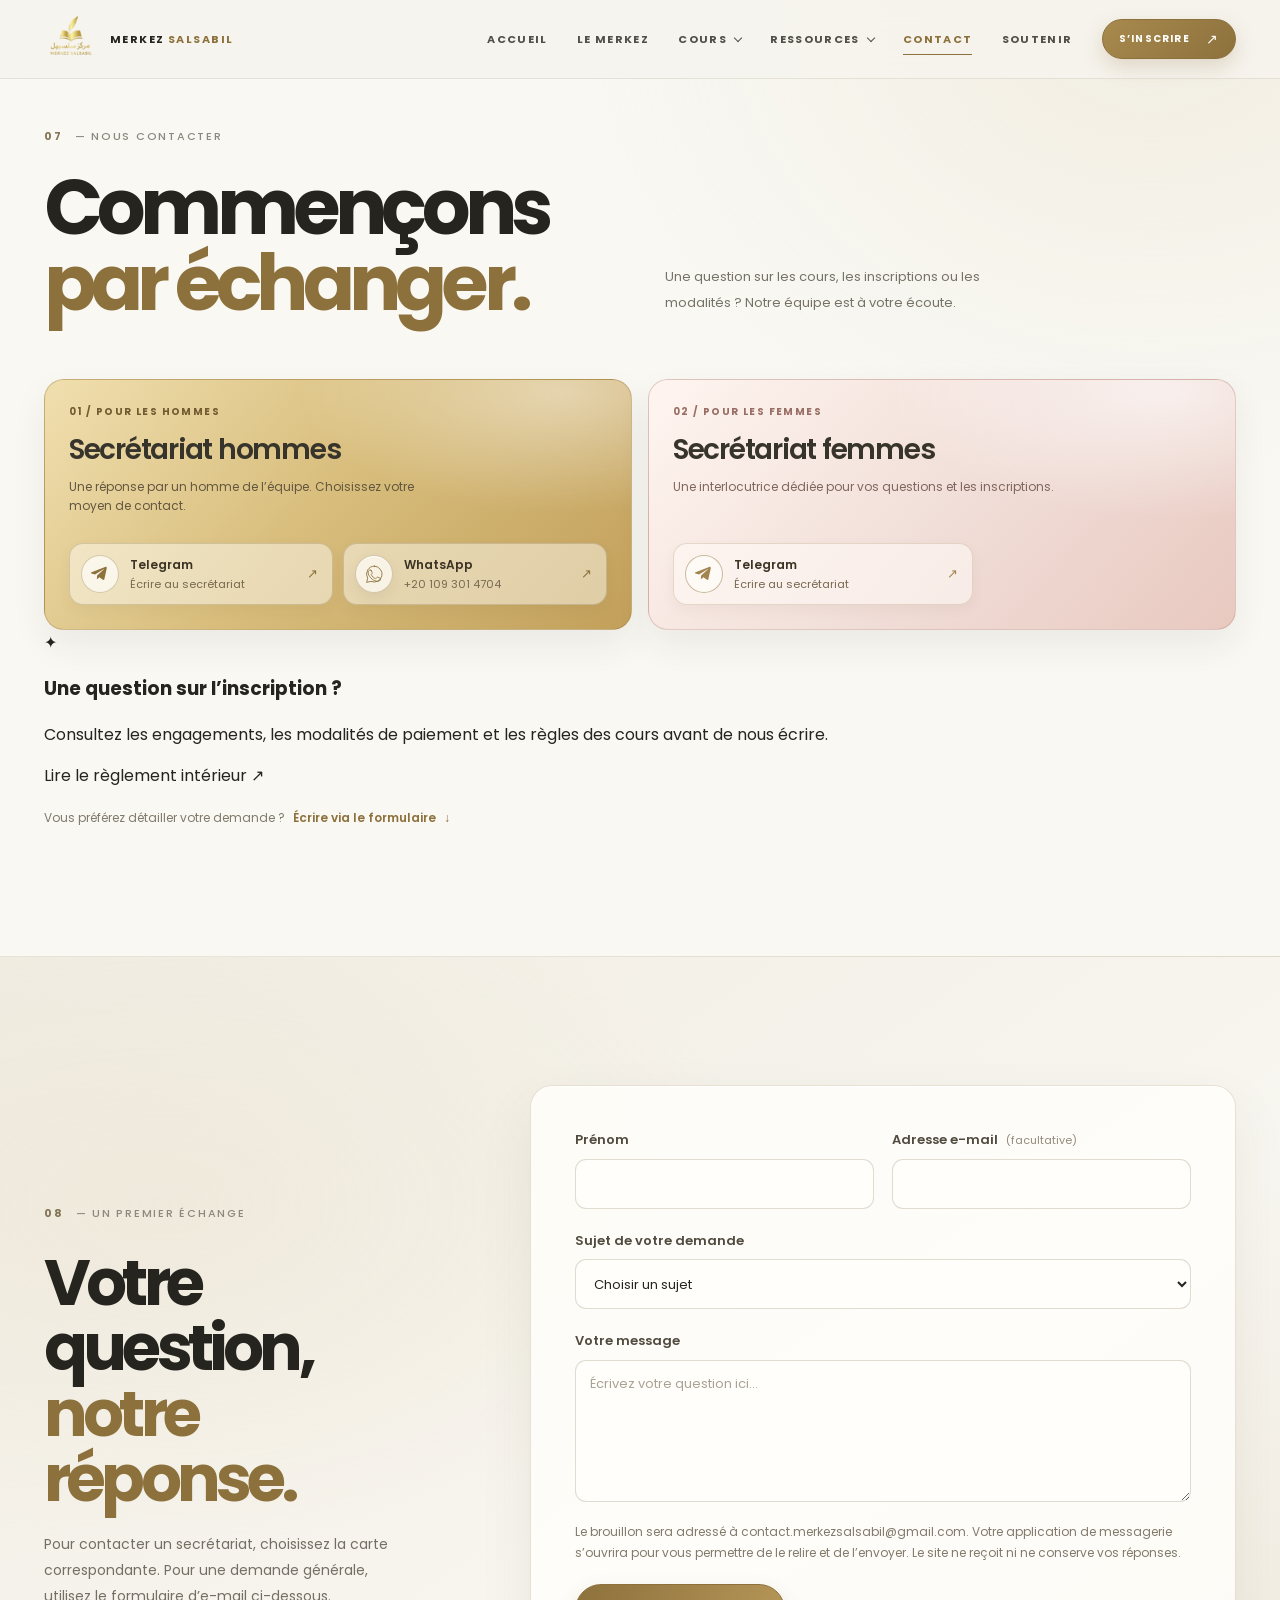
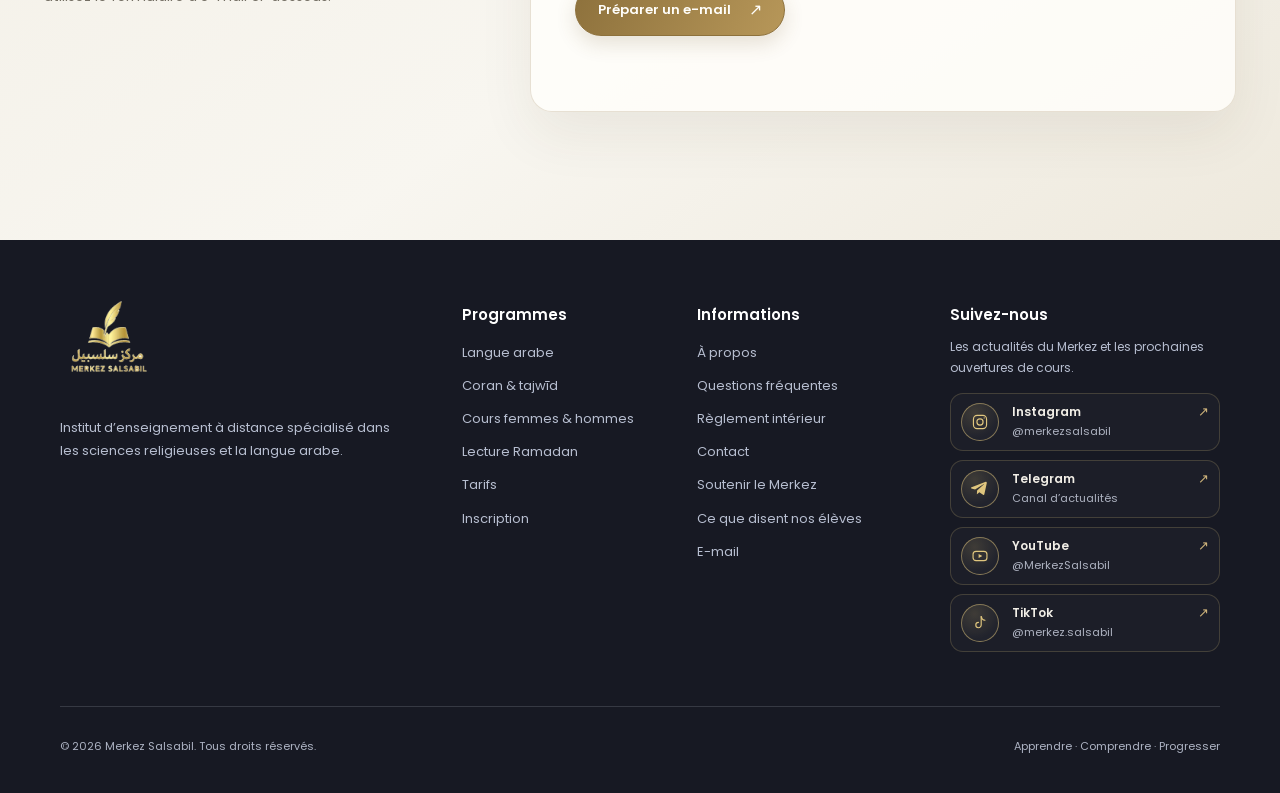
==== commit 634af9f7: "Effets modernes, page d'inscription, menu regroupé et responsive - Effets : transitions entre pages," ====
--- a/contact.html
+++ b/contact.html
@@ -6,6 +6,15 @@
   <meta name="theme-color" content="#f6f3ec">
   <meta name="description" content="Contacter les secrétariats hommes et femmes du Merkez Salsabil.">
   <title>Nous contacter — Merkez Salsabil</title>
+  <link rel="icon" type="image/png" href="assets/favicon.png">
+  <link rel="apple-touch-icon" href="assets/apple-touch-icon.png">
+  <meta property="og:type" content="website">
+  <meta property="og:site_name" content="Merkez Salsabil">
+  <meta property="og:locale" content="fr_FR">
+  <meta property="og:title" content="Nous contacter — Merkez Salsabil">
+  <meta property="og:description" content="Contacter les secrétariats hommes et femmes du Merkez Salsabil.">
+  <meta property="og:image" content="https://merkez-salsabil.vercel.app/assets/affiches/logo-merkez-salsabil.jpg">
+  <meta name="twitter:card" content="summary">
   <link rel="preconnect" href="https://fonts.googleapis.com">
   <link rel="preconnect" href="https://fonts.gstatic.com" crossorigin>
   <link href="https://fonts.googleapis.com/css2?family=Caveat:wght@500;600;700&amp;family=Noto+Naskh+Arabic:wght@400;600;700&amp;family=Poppins:wght@400;500;600;700;800&amp;display=swap" rel="stylesheet">
@@ -19,7 +28,7 @@
 <header class="site-header">
       <div class="header-inner">
         <a class="brand" href="index.html#accueil" aria-label="Merkez Salsabil, accueil">
-          <span class="brand-mark"><img src="assets/affiches/logo-merkez-salsabil-transparent.png" alt="Logo Merkez Salsabil" width="54" height="54"></span>
+          <span class="brand-mark"><img src="assets/affiches/logo-merkez-salsabil-transparent.webp" alt="Logo Merkez Salsabil" width="54" height="54"></span>
           <span class="brand-name">MERKEZ <strong>SALSABIL</strong></span>
         </a>
         <button class="menu-toggle" type="button" aria-label="Ouvrir le menu" aria-expanded="false" aria-controls="site-nav">
@@ -28,17 +37,29 @@
         <nav class="site-nav" id="site-nav" aria-label="Navigation principale">
           <a href="index.html#accueil">Accueil</a>
           <a href="le-merkez.html#presentation">Le Merkez</a>
-          <a href="enseignements.html#enseignements">Enseignements</a>
-          <a href="programmes.html#affiches">Programmes</a>
-          <a href="tarifs.html#tarifs">Tarifs</a>
-          <a href="lecture-ramadan.html#lecture-ramadan">Lecture Ramadan</a>
-          <a href="faq.html#questions">FAQ</a>
-          <a class="nav-contact nav-support" href="soutenir.html#don">Soutenir <span aria-hidden="true">↗</span></a>
+          <div class="nav-group" data-nav-group>
+            <button class="nav-group-toggle" type="button" aria-expanded="false" aria-controls="nav-cours">Cours <i aria-hidden="true"></i></button>
+            <div class="nav-group-menu" id="nav-cours">
+              <a href="enseignements.html#enseignements">Enseignements</a>
+              <a href="programmes.html#affiches">Programmes</a>
+              <a href="tarifs.html#tarifs">Tarifs</a>
+            </div>
+          </div>
+          <div class="nav-group" data-nav-group>
+            <button class="nav-group-toggle" type="button" aria-expanded="false" aria-controls="nav-ressources">Ressources <i aria-hidden="true"></i></button>
+            <div class="nav-group-menu" id="nav-ressources">
+              <a href="lecture-ramadan.html#lecture-ramadan">Lecture Ramadan</a>
+              <a href="faq.html#questions">Questions fréquentes</a>
+              <a href="reglement-interieur.html#reglement">Règlement intérieur</a>
+            </div>
+          </div>
           <a href="contact.html#contact" aria-current="page">Contact</a>
+          <a href="soutenir.html#don">Soutenir</a>
+          <a class="nav-contact nav-cta" href="inscription.html#inscription">S’inscrire <span aria-hidden="true">↗</span></a>
         </nav>
       </div>
     </header>
-    <main id="contenu">
+    <main id="contenu">
       <h1 class="sr-only">Contacter le Merkez Salsabil</h1>
 <section class="contact section-space" id="contact" aria-labelledby="contact-title">
         <div class="section-shell">
@@ -107,7 +128,7 @@
     <div class="footer-main">
       <section class="footer-about" aria-label="À propos du Merkez Salsabil">
         <a class="footer-identity" href="index.html#accueil" aria-label="Merkez Salsabil, accueil">
-          <span class="footer-logo"><img src="assets/affiches/logo-merkez-salsabil-transparent.png" alt="" width="100" height="100"></span>
+          <span class="footer-logo"><img src="assets/affiches/logo-merkez-salsabil-transparent.webp" alt="" width="100" height="100"></span>
         </a>
         <p>Institut d’enseignement à distance spécialisé dans les sciences religieuses et la langue arabe.</p>
       </section>
@@ -118,17 +139,18 @@
         <a href="programmes.html#affiches">Cours femmes &amp; hommes</a>
         <a href="lecture-ramadan.html#lecture-ramadan">Lecture Ramadan</a>
         <a href="tarifs.html#tarifs">Tarifs</a>
+        <a href="inscription.html#inscription">Inscription</a>
       </nav>
       <nav class="footer-column" aria-label="Informations">
         <h2>Informations</h2>
         <a href="le-merkez.html#presentation">À propos</a>
-        <a href="faq.html#questions">Questions fréquentes</a>
+        <a href="faq.html#questions">Questions fréquentes</a>
         <a href="reglement-interieur.html#reglement">Règlement intérieur</a>
         <a href="contact.html#contact">Contact</a>
         <a href="soutenir.html#don">Soutenir le Merkez</a>
         <a href="index.html#avis">Ce que disent nos élèves</a>
-        <a href="mailto:contact.merkezsalsabil@gmail.com">E-mail</a>
-      </nav>
+        <a href="mailto:contact.merkezsalsabil@gmail.com">E-mail</a>
+      </nav>
       <section class="footer-follow" aria-labelledby="footer-follow-title">
         <h2 id="footer-follow-title">Suivez-nous</h2>
         <p>Les actualités du Merkez et les prochaines ouvertures de cours.</p>
@@ -140,6 +162,14 @@
           <a href="https://t.me/MerkezSalsabil" target="_blank" rel="noopener noreferrer" aria-label="Rejoindre le canal Telegram du Merkez Salsabil">
             <span class="footer-follow-icon" aria-hidden="true"><svg viewBox="0 0 24 24"><path d="M21 4.25 17.8 19c-.24 1.04-.87 1.3-1.76.8l-4.9-3.62-2.37 2.28c-.26.27-.48.49-.98.49l.35-4.99 9.1-8.23c.4-.35-.09-.55-.62-.2L5.37 12.7.55 11.2c-1.05-.33-1.07-1.05.22-1.56L19.6 2.4c.87-.32 1.63.2 1.4 1.85Z"/></svg></span>
             <span class="footer-follow-copy"><strong>Telegram</strong><small>Canal d’actualités</small></span><span class="footer-follow-arrow" aria-hidden="true">↗</span>
+          </a>
+          <a href="https://www.youtube.com/@MerkezSalsabil" target="_blank" rel="noopener noreferrer" aria-label="Suivre Merkez Salsabil sur YouTube">
+            <span class="footer-follow-icon" aria-hidden="true"><svg viewBox="0 0 24 24"><rect x="2.75" y="5.75" width="18.5" height="12.5" rx="4"/><path class="footer-icon-dot" d="M10.2 9.2v5.6l4.9-2.8z"/></svg></span>
+            <span class="footer-follow-copy"><strong>YouTube</strong><small>@MerkezSalsabil</small></span><span class="footer-follow-arrow" aria-hidden="true">↗</span>
+          </a>
+          <a href="https://www.tiktok.com/@merkez.salsabil" target="_blank" rel="noopener noreferrer" aria-label="Suivre Merkez Salsabil sur TikTok">
+            <span class="footer-follow-icon" aria-hidden="true"><svg viewBox="0 0 24 24"><path d="M13.6 3.5v11.2a3.6 3.6 0 1 1-3.6-3.6"/><path d="M13.6 3.5c.4 2.7 2.2 4.5 5 4.8"/></svg></span>
+            <span class="footer-follow-copy"><strong>TikTok</strong><small>@merkez.salsabil</small></span><span class="footer-follow-arrow" aria-hidden="true">↗</span>
           </a>
         </div>
       </section>
--- a/styles.css
+++ b/styles.css
@@ -1353,3 +1353,303 @@
   .regulation-section { padding:22px 19px; }
   .regulation-section p,.regulation-section li { font-size:12px; }
 }
+
+/* ==========================================================================
+   Effets modernes — couche additive (novembre 2026)
+   Tout ce bloc peut être retiré sans toucher au reste du site.
+   Chaque effet respecte « prefers-reduced-motion ».
+   ========================================================================== */
+
+/* 1. Transitions fluides entre les pages (View Transitions API) */
+@view-transition { navigation: auto; }
+.site-header { view-transition-name: site-header; }
+html.fx-vt-poster .site-header { view-transition-name: none; }
+html:not(.fx-vt-poster)::view-transition-old(root) { animation: fx-page-out .28s ease both; }
+html:not(.fx-vt-poster)::view-transition-new(root) { animation: fx-page-in .55s cubic-bezier(.2,.75,.25,1) both; }
+::view-transition-group(fx-poster) { animation-duration: .5s; animation-timing-function: cubic-bezier(.2,.75,.25,1); }
+@keyframes fx-page-out { to { opacity: 0; transform: translateY(-10px); } }
+@keyframes fx-page-in { from { opacity: 0; transform: translateY(18px); } }
+
+/* 2. Titres : apparition lettre par lettre ou mot par mot */
+.fx-split .fx-word { display: inline-block; white-space: nowrap; }
+.fx-split .fx-word, .fx-split .fx-char { color: inherit !important; }
+.fx-split .fx-char, .fx-split.fx-split-words .fx-word { display: inline-block; opacity: 0; transform: translateY(.42em) rotateX(-70deg); transform-origin: 50% 100%; filter: blur(8px); }
+.fx-split.is-in .fx-char, .fx-split.fx-split-words.is-in .fx-word { animation: fx-char-in .9s var(--ease) both; animation-delay: calc(var(--i) * 34ms + 120ms); }
+.fx-split.fx-split-words.is-in .fx-word { animation-delay: calc(var(--i) * 70ms + 120ms); }
+@keyframes fx-char-in { to { opacity: 1; transform: none; filter: none; } }
+
+/* 3. Entrées au défilement : flou léger et décalage en cascade */
+.has-reveal [data-reveal] { filter: blur(7px); transition: opacity .8s var(--ease) var(--fx-delay, 0ms), transform .8s var(--ease) var(--fx-delay, 0ms), filter .8s var(--ease) var(--fx-delay, 0ms); }
+.has-reveal [data-reveal].is-visible { filter: none; }
+.fx-rise { opacity: 0; }
+.fx-rise.is-in { opacity: 1; animation: fx-rise .85s var(--ease) var(--fx-delay, 0ms) backwards; }
+@keyframes fx-rise { from { opacity: 0; transform: translateY(28px); filter: blur(6px); } }
+
+/* 4. Paragraphes qui « s’allument » mot à mot pendant la lecture */
+.fx-words .fx-w { opacity: .24; transition: opacity .55s ease; }
+.fx-words .fx-w.is-lit { opacity: 1; }
+
+/* 5. Trame typographique « MERKEZ SALSABIL » révélée par le curseur dans l’accueil */
+.fx-lattice { position: absolute; z-index: -1; inset: 0; overflow: hidden; pointer-events: none; opacity: .5; display: flex; flex-direction: column; justify-content: center; gap: 26px; color: #a98a4c; font-size: 12px; font-weight: 700; letter-spacing: .34em; line-height: 1; white-space: nowrap; text-transform: uppercase; user-select: none;
+  -webkit-mask-image: radial-gradient(circle closest-side, #000 0%, rgba(0,0,0,.5) 45%, transparent 100%); mask-image: radial-gradient(circle closest-side, #000 0%, rgba(0,0,0,.5) 45%, transparent 100%);
+  -webkit-mask-repeat: no-repeat; mask-repeat: no-repeat; -webkit-mask-size: 620px 620px; mask-size: 620px 620px;
+  -webkit-mask-position: calc(var(--fx-lx, 70%) - 310px) calc(var(--fx-ly, 40%) - 310px); mask-position: calc(var(--fx-lx, 70%) - 310px) calc(var(--fx-ly, 40%) - 310px);
+  transition: opacity .8s ease, color .8s ease; }
+.fx-lattice.is-drifting { animation: fx-lattice-drift 16s ease-in-out infinite alternate; }
+.fx-lattice span { display: block; }
+.fx-lattice span:nth-child(even) { margin-left: -118px; }
+.hero.is-women .fx-lattice { color: #b98279; }
+@media (max-width: 760px) { .fx-lattice { opacity: .36; gap: 20px; font-size: 9px; -webkit-mask-size: 380px 380px; mask-size: 380px 380px; } .fx-lattice span:nth-child(even) { margin-left: -84px; } }
+@keyframes fx-lattice-drift { from { -webkit-mask-position: -10% 10%; mask-position: -10% 10%; } to { -webkit-mask-position: 110% 70%; mask-position: 110% 70%; } }
+
+/* 6. Affiche du carrousel : inclinaison 3D et reflet qui suivent la souris */
+.hero-carousel.fx-tilt .hero-carousel-stage { transform: perspective(1000px) rotateX(var(--fx-rx, 0deg)) rotateY(var(--fx-ry, 0deg)) rotate(1deg); transform-style: preserve-3d; }
+.hero-carousel.fx-tilt.is-tilting .hero-carousel-stage { transform: perspective(1000px) rotateX(var(--fx-rx, 0deg)) rotateY(var(--fx-ry, 0deg)) translateY(-4px); transition: transform .14s ease-out, box-shadow .4s ease, border-color .8s ease, background .8s ease; }
+.hero-carousel.fx-tilt .hero-carousel-sticker { transform: translateZ(38px) rotate(8deg); }
+.fx-glare { position: absolute; z-index: 3; inset: 0; border-radius: inherit; pointer-events: none; opacity: 0; transition: opacity .45s ease; background: radial-gradient(circle at var(--fx-gx, 50%) var(--fx-gy, 50%), rgba(255,255,255,.38), rgba(255,255,255,.08) 38%, transparent 62%); }
+.hero-carousel.is-tilting .fx-glare { opacity: 1; }
+
+/* 7. Halo doré qui suit le curseur sur les cartes */
+.fx-glow { position: absolute; z-index: 1; inset: 0; border-radius: inherit; pointer-events: none; opacity: 0; transition: opacity .4s ease; background: radial-gradient(260px circle at var(--fx-x, 50%) var(--fx-y, 50%), rgba(206,172,100,.2), transparent 70%); }
+.fx-glow-host:hover > .fx-glow { opacity: 1; }
+
+/* 8. Boutons « aimantés » et retour tactile */
+.fx-magnetic { transition: translate .45s var(--ease); will-change: translate; }
+.fx-magnetic.is-pulled { transition: translate .12s ease-out; }
+button:active, .nav-contact:active, .line-link:active { scale: .97; }
+
+/* 9. Navigation : soulignement animé et en-tête qui s’efface en descendant */
+.site-header { transition: background .25s ease, box-shadow .25s ease, transform .5s var(--ease); }
+.site-header.fx-header-hidden { transform: translateY(-102%); }
+@media (min-width: 951px) and (hover: hover) {
+  .site-nav > a:not(.nav-contact) { padding-block: 7px; background: linear-gradient(currentColor, currentColor) no-repeat 100% 100% / 0 1px; transition: color .2s ease, background-size .45s var(--ease); }
+  .site-nav > a:not(.nav-contact):hover { background-size: 100% 1px; background-position: 0 100%; }
+  .site-nav > a[aria-current="page"] { text-decoration: none; background-size: 100% 1px; }
+}
+@media (min-width: 951px) {
+  .site-nav { gap: clamp(12px, 1.9vw, 40px); }
+  .site-nav > a { white-space: nowrap; }
+}
+
+/* 10. Bouton de retour en haut avec anneau de progression */
+.fx-top { position: fixed; z-index: 240; right: clamp(14px, 2.4vw, 30px); bottom: clamp(14px, 2.4vw, 30px); width: 50px; height: 50px; display: grid; place-items: center; padding: 0; border: 0; border-radius: 50%; color: var(--gold-dark); background: rgba(255,254,250,.86); -webkit-backdrop-filter: blur(12px); backdrop-filter: blur(12px); box-shadow: 0 10px 28px rgba(52,44,29,.16); cursor: pointer; opacity: 0; visibility: hidden; transform: translateY(14px) scale(.9); transition: opacity .35s ease, transform .45s var(--ease), visibility .35s, box-shadow .3s ease; }
+.fx-top.is-shown { opacity: 1; visibility: visible; transform: none; }
+.fx-top:hover { box-shadow: 0 14px 34px rgba(52,44,29,.24); }
+.fx-top svg { position: absolute; inset: 0; width: 100%; height: 100%; transform: rotate(-90deg); }
+.fx-top circle { fill: none; stroke-width: 2; }
+.fx-top .fx-top-track { stroke: rgba(141,113,60,.18); }
+.fx-top .fx-top-ring { stroke: var(--gold); stroke-linecap: round; stroke-dasharray: 138.2; stroke-dashoffset: 138.2; }
+.fx-top span { position: relative; font-size: 17px; line-height: 1; transition: transform .3s var(--ease); }
+.fx-top:hover span { transform: translateY(-3px); }
+
+/* 11. Finitions */
+.student-carousel.is-looping .student-carousel-viewport { -webkit-mask-image: linear-gradient(90deg, transparent, #000 6%, #000 94%, transparent); mask-image: linear-gradient(90deg, transparent, #000 6%, #000 94%, transparent); }
+.hero-bottom i { display: inline-block; animation: fx-bob 1.9s ease-in-out infinite; }
+@keyframes fx-bob { 50% { transform: translateY(5px); } }
+@supports (interpolate-size: allow-keywords) {
+  :root { interpolate-size: allow-keywords; }
+  .faq-item::details-content { block-size: 0; overflow: clip; transition: block-size .5s var(--ease), content-visibility .5s allow-discrete; }
+  .faq-item[open]::details-content { block-size: auto; }
+}
+
+@media (prefers-reduced-motion: reduce) {
+  @view-transition { navigation: none; }
+  .has-reveal [data-reveal], .fx-rise { filter: none; opacity: 1; }
+  .fx-words .fx-w { opacity: 1; }
+  .fx-lattice, .fx-glare { display: none; }
+  .hero-bottom i { animation: none; }
+  .site-header.fx-header-hidden { transform: none; }
+}
+
+/* ==========================================================================
+   Corrections responsive (novembre 2026)
+   Titre d’accueil qui ne chevauche plus l’affiche, accueil empilé sur
+   téléphone, zones tactiles plus grandes et petits textes relevés.
+   ========================================================================== */
+
+/* Le titre d’accueil se cale sur la largeur réelle de sa colonne */
+@supports (container-type: inline-size) {
+  .hero-copy { container-type: inline-size; }
+  .hero h1 { font-size: min(clamp(68px, 10vw, 142px), 18.6cqi); }
+  @media (max-width: 1000px) { .hero h1 { font-size: min(clamp(65px, 10vw, 104px), 18.6cqi); } }
+  @media (max-width: 760px) { .hero h1 { font-size: min(clamp(48px, 12.5vw, 82px), 18.6cqi); } }
+}
+
+/* Petits textes : 11 px minimum pour rester lisibles */
+.testimonial-author, .line-link, .ramadan-day-number, .merkez-card-number, .merkez-quote-label, .audience-kicker, .pricing-poster-label, .pricing-eyebrow, .poster-filter, .contact-field-optional, .regulation-updated, .ramadan-tracker-label, .footer-follow-copy small, .footer-bottom small, .footer-bottom > span { font-size: 11px; }
+.section-index, .hero-kicker { font-size: 11px; }
+.carousel-toggle { width: 34px; height: 34px; flex-basis: 34px; }
+
+/* Menu d’ordinateur entre 951 et 1100 px : 10 px au lieu de 8 px */
+@media (min-width: 951px) and (max-width: 1100px) {
+  .brand-name { font-size: 10px; }
+  .site-nav { gap: 9px; }
+  .site-nav > a { font-size: 10px; letter-spacing: .03em; }
+  .site-nav .nav-contact { font-size: 10px; gap: 6px; padding-inline: 9px; }
+}
+
+/* Tablette et grand téléphone, affiche à côté du titre */
+@media (min-width: 621px) and (max-width: 760px) {
+  .carousel-audience small { font-size: 8px; }
+  .carousel-audience strong { font-size: 11px; }
+  .carousel-arrow, .carousel-toggle { width: 36px; height: 36px; flex-basis: 36px; font-size: 14px; }
+  .carousel-count { display: inline; font-size: 10px; }
+}
+
+/* Téléphone : le titre passe au-dessus, l’affiche en dessous */
+@media (max-width: 620px) {
+  .hero { min-height: 0; padding: 196px 0 96px; }
+  .hero-content { width: calc(100% - 44px); grid-template-columns: minmax(0, 1fr); gap: 34px; margin-top: 0; }
+  .hero h1 { margin-bottom: 20px; font-size: min(18.6cqi, 96px); }
+  .hero-typing-line { margin: -4px 0 12px; font-size: 21px; }
+  .hero-description { max-width: 36ch; font-size: 14px; line-height: 1.75; }
+  .hero-brand-transition { top: 132px; left: 50%; width: 96px; }
+  .hero-carousel { max-width: 268px; justify-self: center; }
+  .hero-carousel-stage { margin-top: 0; padding: 7px; border-radius: 18px; }
+  .hero-carousel-viewport { border-radius: 12px; }
+  .hero-carousel-sticker { right: -18px; bottom: 22px; width: 72px; height: 72px; font-size: 14px; }
+  .carousel-audience-switch { gap: 8px; padding: 12px 0 0; }
+  .carousel-audience { min-height: 46px; gap: 6px; padding: 6px 10px; border-radius: 13px; }
+  .carousel-audience span { gap: 3px; }
+  .carousel-audience small { font-size: 9px; letter-spacing: .14em; }
+  .carousel-audience strong { font-size: 13px; }
+  .hero-carousel-meta { padding-top: 10px; }
+  .hero-carousel-caption { min-height: 24px; margin-bottom: 8px; font-size: 19px; }
+  .hero-carousel-controls { gap: 10px; }
+  .carousel-arrow, .carousel-toggle { display: grid; width: 42px; height: 42px; flex-basis: 42px; font-size: 16px; }
+  .carousel-toggle { font-size: 13px; }
+  .carousel-count { display: inline; font-size: 11px; }
+}
+
+@media (max-width: 760px) {
+  /* Liens plus faciles à toucher au doigt */
+  .footer-column { gap: 0; }
+  .footer-column h2 { margin-bottom: 6px; }
+  .footer-column a { display: inline-flex; align-items: center; min-height: 40px; font-size: 13px; }
+  .line-link { padding-top: 12px; }
+  .hero-bottom a { min-height: 44px; }
+}
+
+/* Programmes sur téléphone : deux affiches par ligne au lieu d’une */
+@media (max-width: 480px) {
+  .poster-grid { grid-template-columns: repeat(2, minmax(0, 1fr)); gap: 24px 12px; }
+  .poster-card { width: auto; margin-inline: 0; }
+  .poster-caption > span:first-child { font-size: 9px; letter-spacing: .1em; }
+  .poster-caption > span:last-child { font-size: 12px; }
+}
+
+/* Compléments : derniers petits textes et liens à agrandir au toucher */
+.hero-bottom a, .testimonial-flow-label, .testimonial-toggle, .contact-method small, .poster-caption > span:first-child { font-size: 11px; }
+@media (min-width: 761px) and (max-width: 950px) { .brand-name { font-size: 11px; } }
+@media (max-width: 1000px) {
+  .footer-column { gap: 0; }
+  .footer-column h2 { margin-bottom: 6px; }
+  .footer-column a { display: inline-flex; align-items: center; min-height: 40px; }
+  .merkez-next-steps a, .regulation-cta a, .faq-answer a, .contact-form-jump a, .pricing-fees-link, .ramadan-end-note a, .support-local-note a, .support-local-note summary, .regulation-contact, .audience-panel a, [data-audience-panel] a, .program-description summary { padding-block: 9px; }
+}
+@media (max-width: 480px) { .poster-caption > span:first-child { font-size: 10px; } }
+@media (min-width: 761px) { .carousel-audience small { font-size: 9px; } }
+@media (max-width: 620px) { .carousel-audience small { font-size: 10px; } }
+@media (max-width: 1000px) { .line-link { padding-top: 12px; } .hero-bottom a { min-height: 44px; } }
+
+/* ==========================================================================
+   Menu regroupé, bouton S’inscrire et page d’inscription (novembre 2026)
+   ========================================================================== */
+
+/* Bouton principal du menu */
+.site-nav .nav-cta { border-color: var(--gold-dark); border-radius: 999px; color: #fffefa; background: linear-gradient(135deg, #a88a4e, #8d713c); box-shadow: 0 8px 20px rgba(141,113,60,.22); transition: box-shadow .3s ease, filter .3s ease, translate .45s var(--ease); }
+.site-nav .nav-cta span { color: #fffefa; }
+.site-nav .nav-cta:hover { color: #fffefa; filter: brightness(1.08); box-shadow: 0 12px 26px rgba(141,113,60,.32); }
+
+/* Sous-menus */
+.nav-group { position: relative; }
+.nav-group-toggle { display: inline-flex; align-items: center; gap: 8px; padding: 7px 0; border: 0; color: #514f47; background: none; font-size: 11px; font-weight: 700; letter-spacing: .12em; text-transform: uppercase; white-space: nowrap; cursor: pointer; transition: color .2s ease; }
+.nav-group-toggle:hover, .nav-group.is-current > .nav-group-toggle, .nav-group.is-open > .nav-group-toggle { color: var(--gold-dark); }
+.nav-group-toggle i { width: 6px; height: 6px; margin-top: -3px; border-right: 1.5px solid currentColor; border-bottom: 1.5px solid currentColor; transform: rotate(45deg); transition: transform .3s var(--ease), margin .3s var(--ease); }
+.nav-group.is-open > .nav-group-toggle i { margin-top: 3px; transform: rotate(-135deg); }
+.nav-group-menu a { display: block; padding: 11px 13px; border-radius: 10px; color: #3b3932; font-size: 13px; font-weight: 500; white-space: nowrap; transition: background .2s ease, color .2s ease; }
+.nav-group-menu a:hover { color: #6b5529; background: rgba(183,151,89,.14); }
+.nav-group-menu a[aria-current="page"] { color: var(--gold-dark); font-weight: 600; background: rgba(183,151,89,.1); }
+
+@media (min-width: 951px) {
+  .nav-group-menu { position: absolute; z-index: 5; top: calc(100% + 14px); left: 50%; min-width: 216px; padding: 8px; border: 1px solid rgba(141,113,60,.2); border-radius: 16px; background: rgba(255,254,250,.98); box-shadow: 0 22px 48px rgba(52,44,29,.16); opacity: 0; visibility: hidden; translate: -50% 8px; transition: opacity .25s ease, translate .35s var(--ease), visibility .25s; }
+  .nav-group-menu::before { content: ""; position: absolute; inset: -18px 0 100% 0; }
+  .nav-group:hover > .nav-group-menu, .nav-group:focus-within > .nav-group-menu, .nav-group.is-open > .nav-group-menu { opacity: 1; visibility: visible; translate: -50% 0; }
+  .nav-group:hover > .nav-group-toggle i, .nav-group:focus-within > .nav-group-toggle i { margin-top: 3px; transform: rotate(-135deg); }
+  .site-nav { gap: clamp(16px, 2.3vw, 40px); }
+}
+@media (min-width: 951px) and (max-width: 1100px) {
+  .site-nav { gap: 16px; }
+  .site-nav > a, .nav-group-toggle { font-size: 11px; letter-spacing: .08em; }
+  .site-nav .nav-contact { min-height: 38px; gap: 8px; padding-inline: 14px; font-size: 11px; }
+}
+
+/* Menu mobile : groupes en accordéon, hauteur limitée à l’écran */
+@media (max-width: 950px) {
+  .site-nav { max-height: calc(100dvh - 70px); overflow-y: auto; overscroll-behavior: contain; }
+  .nav-group { border-bottom: 1px solid rgba(129,106,63,.12); }
+  .nav-group-toggle { width: 100%; justify-content: space-between; padding: 15px 2px; }
+  .nav-group-toggle i { margin-right: 6px; }
+  .nav-group-menu { display: none; padding: 0 0 10px 10px; }
+  .nav-group.is-open > .nav-group-menu { display: grid; gap: 2px; }
+  .nav-group-menu a { padding: 12px 12px; font-size: 14px; }
+  .site-nav .nav-cta { min-height: 50px; justify-content: center; gap: 12px; margin-top: 16px; font-size: 12px; }
+}
+
+/* Boutons de l’accueil */
+.hero-actions { display: flex; flex-wrap: wrap; align-items: center; gap: 14px 28px; margin-top: 28px; }
+.hero-actions .line-link { margin-top: 0; }
+.hero-cta { display: inline-flex; align-items: center; gap: 12px; min-height: 52px; padding: 0 28px; border-radius: 999px; color: #fffefa; background: linear-gradient(135deg, #a88a4e, #8d713c); box-shadow: 0 14px 30px rgba(141,113,60,.28); font-size: 12px; font-weight: 700; letter-spacing: .12em; text-transform: uppercase; transition: transform .35s var(--ease), box-shadow .35s ease, background .8s ease; }
+.hero-cta span { font-size: 15px; transition: transform .3s var(--ease); }
+.hero-cta:hover { transform: translateY(-3px); box-shadow: 0 20px 38px rgba(141,113,60,.36); }
+.hero-cta:hover span { transform: translate(3px, -3px); }
+.hero.is-women .hero-cta { background: linear-gradient(135deg, #c3958a, #a6756d); box-shadow: 0 14px 30px rgba(166,117,109,.28); }
+@media (max-width: 620px) { .hero-actions { margin-top: 22px; } .hero-cta { min-height: 50px; padding: 0 24px; } }
+
+/* Page d’inscription */
+.enroll { background: radial-gradient(ellipse at 78% 0%, rgba(221,205,164,.3), transparent 46%), linear-gradient(180deg, #fbfaf6, #f6f4ee 60%); padding-top: clamp(140px, 14vw, 190px); }
+.enroll-heading h1 { margin: 24px 0 0; font-size: clamp(46px, 7vw, 96px); font-weight: 700; letter-spacing: -.075em; line-height: .96; }
+.enroll-heading h1 span { color: var(--gold-dark); }
+.enroll-heading > p:last-child { max-width: 520px; margin: 24px 0 0; color: #6a665b; font-size: 16px; line-height: 1.8; }
+.enroll-steps { counter-reset: enroll-step; display: grid; grid-template-columns: repeat(3, minmax(0, 1fr)); gap: 0 26px; margin: clamp(38px, 5vw, 60px) 0 0; padding: 0; list-style: none; }
+.enroll-steps li { counter-increment: enroll-step; padding: 20px 0 0; border-top: 1px solid rgba(141,113,60,.3); }
+.enroll-steps li::before { content: "0" counter(enroll-step); display: block; margin-bottom: 10px; color: var(--gold-dark); font-size: 11px; font-weight: 700; letter-spacing: .16em; }
+.enroll-steps strong { display: block; color: #33312b; font-size: 16px; font-weight: 600; letter-spacing: -.02em; }
+.enroll-steps span { display: block; margin-top: 6px; color: #777267; font-size: 13px; line-height: 1.65; }
+.enroll-grid { display: grid; grid-template-columns: repeat(2, minmax(0, 1fr)); gap: 22px; margin-top: clamp(38px, 5vw, 60px); }
+.enroll-mode { padding: clamp(24px, 3vw, 36px); border: 1px solid rgba(166,133,73,.24); border-radius: 24px; background: linear-gradient(145deg, rgba(255,254,250,.98), rgba(250,247,239,.94)); box-shadow: 0 16px 38px rgba(61,48,25,.07), inset 0 1px rgba(255,255,255,.8); }
+.enroll-kicker { margin: 0; color: var(--gold-dark); font-size: 11px; font-weight: 700; letter-spacing: .18em; text-transform: uppercase; }
+.enroll-mode h2 { margin: 12px 0 6px; font-size: clamp(27px, 3.2vw, 40px); font-weight: 700; letter-spacing: -.055em; line-height: 1.05; }
+.enroll-mode-lead { margin: 0 0 24px; color: #777267; font-size: 14px; line-height: 1.7; }
+.enroll-card { display: grid; grid-template-columns: minmax(0, 1fr) auto; align-items: center; gap: 16px; min-height: 84px; margin-top: 12px; padding: 16px 18px 16px 20px; border: 1px solid rgba(141,113,60,.26); border-radius: 18px; background: rgba(255,255,255,.66); transition: transform .35s var(--ease), border-color .3s ease, box-shadow .35s ease, background .3s ease; }
+.enroll-card:hover { transform: translateY(-3px); border-color: rgba(141,113,60,.7); background: #fff; box-shadow: 0 16px 32px rgba(61,48,25,.11); }
+.enroll-card strong { display: block; color: #2f2d27; font-size: 17px; font-weight: 600; letter-spacing: -.02em; }
+.enroll-card small { display: block; margin-top: 5px; color: #7d786b; font-size: 12px; line-height: 1.5; }
+.enroll-card-arrow { display: grid; width: 42px; height: 42px; place-items: center; border-radius: 50%; color: #fffefa; background: linear-gradient(135deg, #a88a4e, #8d713c); font-size: 16px; transition: transform .35s var(--ease); }
+.enroll-card:hover .enroll-card-arrow { transform: translate(3px, -3px); }
+.enroll-mode-onsite { border-color: rgba(224,206,166,.2); color: #f1e9d8; background: linear-gradient(150deg, #33312a, #25241f); box-shadow: 0 18px 42px rgba(37,36,31,.22); }
+.enroll-mode-onsite .enroll-kicker { color: #d7c18f; }
+.enroll-mode-onsite .enroll-mode-lead { color: #b9b2a2; }
+.enroll-mode-onsite .enroll-card { border-color: rgba(224,206,166,.22); background: rgba(255,255,255,.05); }
+.enroll-mode-onsite .enroll-card:hover { border-color: rgba(224,206,166,.7); background: rgba(255,255,255,.1); box-shadow: 0 16px 32px rgba(0,0,0,.25); }
+.enroll-mode-onsite .enroll-card strong { color: #f6efdf; }
+.enroll-mode-onsite .enroll-card small { color: #b9b2a2; }
+.enroll-mode-onsite .enroll-card-arrow { color: #25241f; background: linear-gradient(135deg, #ead9ad, #c9ad6f); }
+.enroll-forms-note { margin: 16px 0 0; color: #898476; font-size: 12px; }
+.enroll-reminder { margin-top: clamp(34px, 4vw, 52px); padding: clamp(22px, 3vw, 32px); border-left: 3px solid var(--gold); border-radius: 0 20px 20px 0; background: #efe9db; }
+.enroll-reminder h2 { margin: 0 0 12px; font-size: 20px; font-weight: 600; letter-spacing: -.03em; }
+.enroll-reminder p { max-width: 760px; margin: 0 0 10px; color: #55514a; font-size: 15px; line-height: 1.8; }
+.enroll-reminder strong { color: #2f2d27; font-weight: 600; }
+.enroll-reminder-links { display: flex; flex-wrap: wrap; gap: 6px 32px; margin-top: 12px; }
+.enroll-help { margin: 30px 0 0; color: #6a665b; font-size: 14px; line-height: 1.8; }
+.enroll-help a { display: inline-flex; align-items: center; gap: 8px; padding-block: 9px; color: var(--gold-dark); font-weight: 600; border-bottom: 0; }
+@media (max-width: 760px) {
+  .enroll { padding-top: 118px; }
+  .enroll-steps { grid-template-columns: minmax(0, 1fr); gap: 18px; }
+  .enroll-grid { grid-template-columns: minmax(0, 1fr); gap: 16px; }
+  .enroll-card { min-height: 78px; padding: 14px 14px 14px 16px; }
+  .enroll-card strong { font-size: 16px; }
+}
+.site-nav > a.nav-cta, .site-nav > a.nav-cta[aria-current="page"], .site-nav > a.nav-cta:hover { color: #fffefa; text-decoration: none; }
+@media (min-width: 951px) { .site-header.fx-header-hidden .nav-group-menu { opacity: 0; visibility: hidden; } }
+@media (max-width: 950px) { .site-nav { background: #f6f4ee; } }
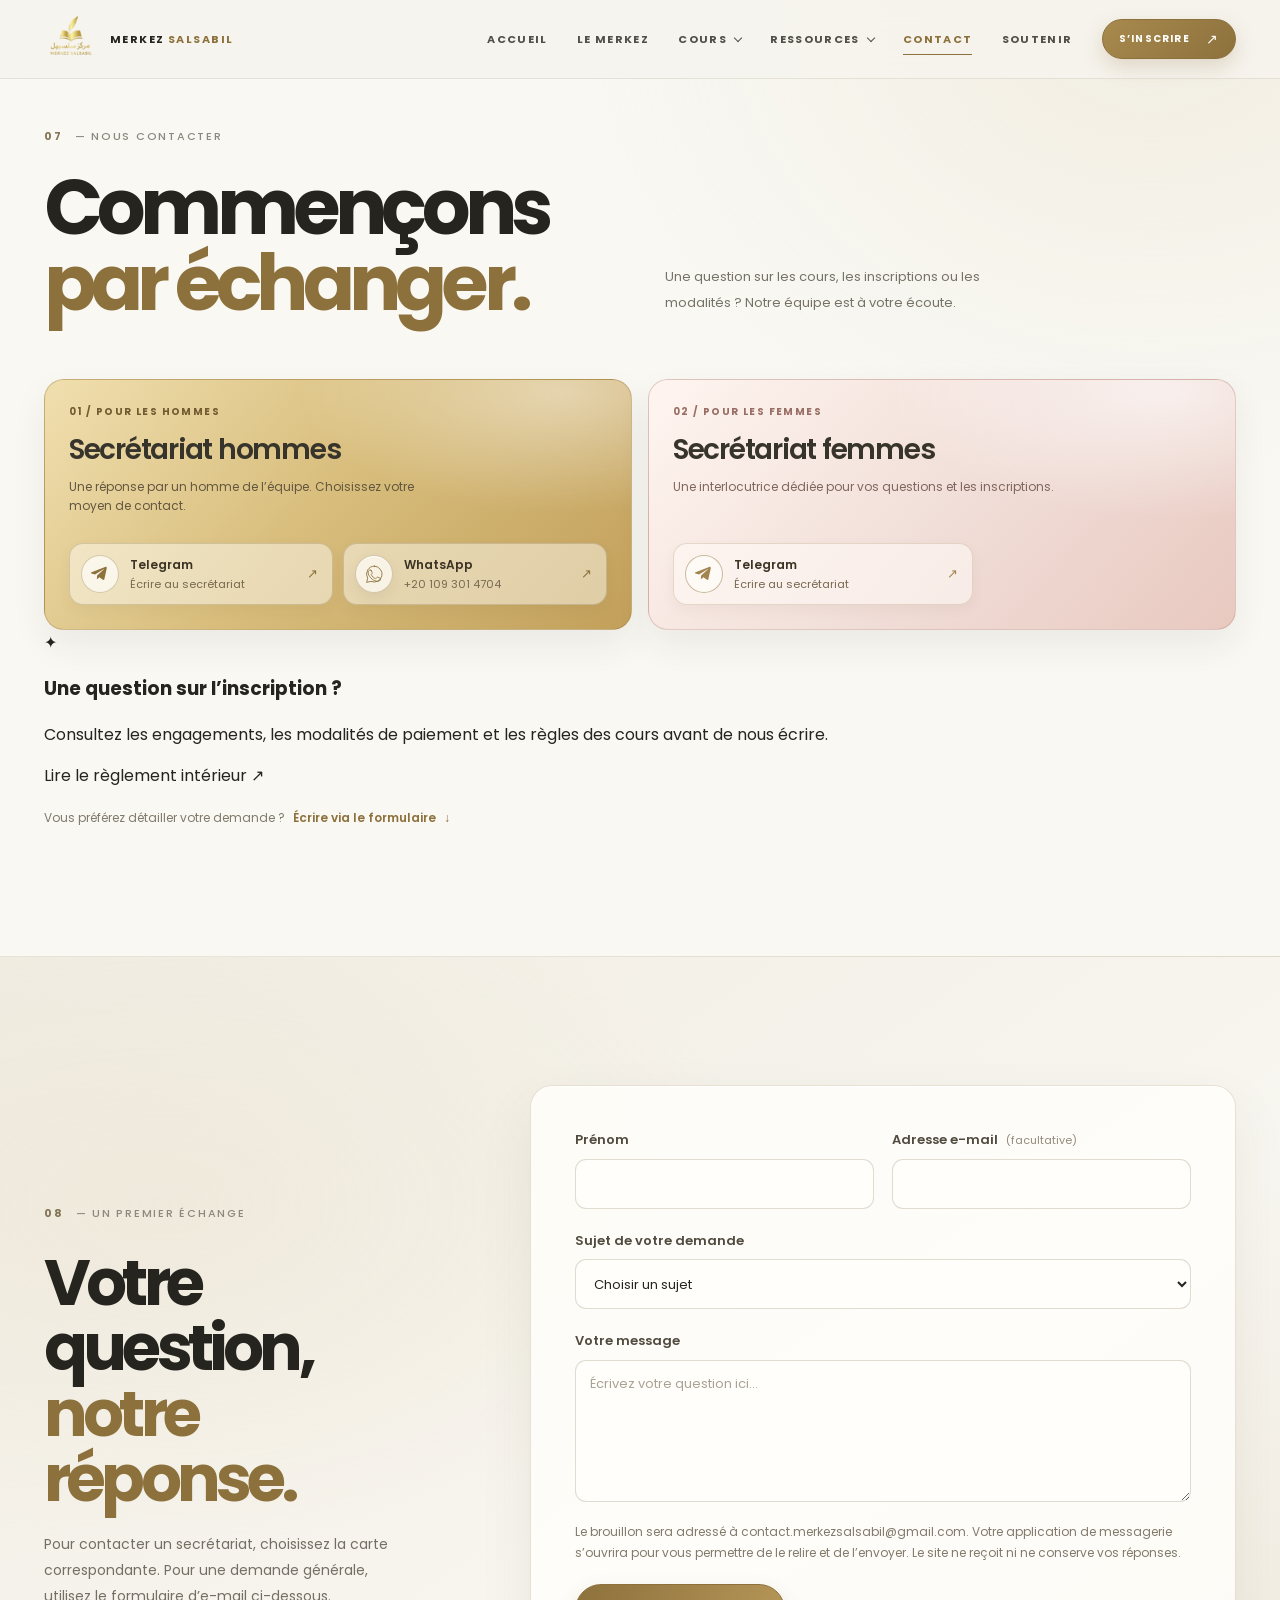
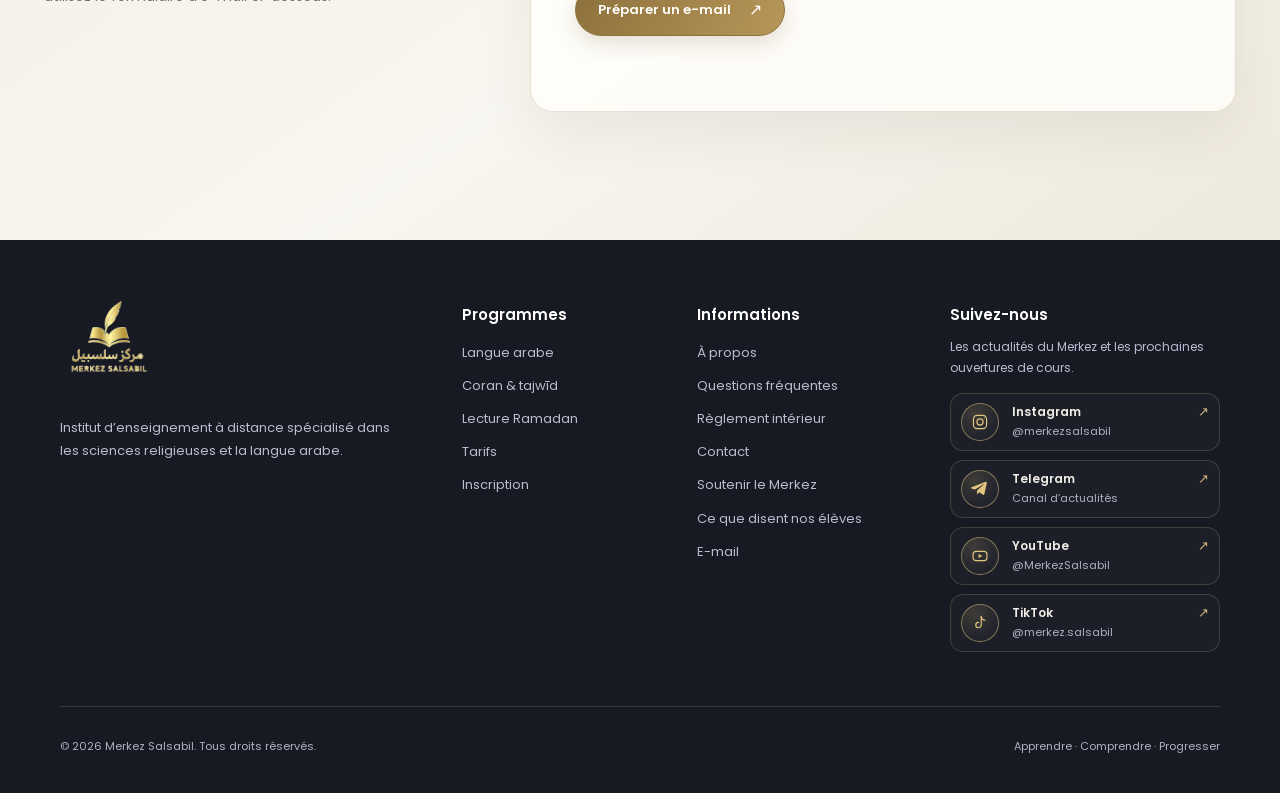
==== commit 37e7811f: "Tarifs simplifiés, page Programmes retirée, FAQ étoffée - Tarifs : message d'annonce retiré, grille " ====
--- a/contact.html
+++ b/contact.html
@@ -41,7 +41,6 @@
             <button class="nav-group-toggle" type="button" aria-expanded="false" aria-controls="nav-cours">Cours <i aria-hidden="true"></i></button>
             <div class="nav-group-menu" id="nav-cours">
               <a href="enseignements.html#enseignements">Enseignements</a>
-              <a href="programmes.html#affiches">Programmes</a>
               <a href="tarifs.html#tarifs">Tarifs</a>
             </div>
           </div>
@@ -55,7 +54,7 @@
           </div>
           <a href="contact.html#contact" aria-current="page">Contact</a>
           <a href="soutenir.html#don">Soutenir</a>
-          <a class="nav-contact nav-cta" href="inscription.html#inscription">S’inscrire <span aria-hidden="true">↗</span></a>
+          <a class="nav-contact nav-cta" href="inscription.html#inscription">S’inscrire <span aria-hidden="true">↗︎</span></a>
         </nav>
       </div>
     </header>
@@ -68,20 +67,20 @@
             <section class="contact-card contact-card-men" aria-labelledby="contact-men-title">
               <div class="contact-card-intro"><span class="contact-channel">01 / Pour les hommes</span><h3 class="contact-name" id="contact-men-title">Secrétariat hommes</h3><p class="contact-note">Une réponse par un homme de l’équipe. Choisissez votre moyen de contact.</p></div>
               <div class="contact-methods">
-                <a class="contact-method contact-method-telegram" href="https://t.me/Merkez_Salsabil_Abou_UbeydiLlah" target="_blank" rel="noopener noreferrer" aria-label="Contacter le secrétariat hommes sur Telegram"><span class="contact-method-mark telegram-mark" aria-hidden="true"><svg viewBox="0 0 24 24"><path d="M21 4.25 17.8 19c-.24 1.04-.87 1.3-1.76.8l-4.9-3.62-2.37 2.28c-.26.27-.48.49-.98.49l.35-4.99 9.1-8.23c.4-.35-.09-.55-.62-.2L5.37 12.7.55 11.2c-1.05-.33-1.07-1.05.22-1.56L19.6 2.4c.87-.32 1.63.2 1.4 1.85Z"/></svg></span><span><strong>Telegram</strong><small>Écrire au secrétariat</small></span><i aria-hidden="true">↗</i></a>
-                <a class="contact-method contact-method-whatsapp" href="https://wa.me/201093014704" target="_blank" rel="noopener noreferrer" aria-label="Contacter le secrétariat hommes sur WhatsApp"><span class="contact-method-mark whatsapp-mark" aria-hidden="true"><svg viewBox="0 0 32 32"><path d="M16 3.25A12.1 12.1 0 0 0 5.62 21.56L4 28l6.6-1.56A12.1 12.1 0 1 0 16 3.25Z"/><path d="M11.13 9.93c-.35-.78-.72-.8-1.05-.81h-.9c-.31 0-.81.12-1.23.58-.42.45-1.62 1.58-1.62 3.85s1.66 4.48 1.89 4.79c.24.3 3.2 5.13 7.9 6.98 3.91 1.54 4.71 1.23 5.56 1.15.85-.08 2.74-1.12 3.13-2.2.39-1.08.39-2 .27-2.2-.12-.2-.43-.31-.89-.54-.47-.23-2.75-1.36-3.18-1.51-.43-.15-.73-.23-1.04.23-.31.47-1.2 1.51-1.47 1.82-.27.31-.54.35-1 .12-.47-.23-1.97-.73-3.75-2.33-1.39-1.24-2.33-2.77-2.6-3.24-.27-.46-.03-.72.2-.95.2-.2.46-.54.69-.81.23-.27.31-.46.46-.77.16-.31.08-.58-.04-.81-.11-.23-1.02-2.51-1.43-3.35Z"/></svg></span><span><strong>WhatsApp</strong><small>+20 109 301 4704</small></span><i aria-hidden="true">↗</i></a>
+                <a class="contact-method contact-method-telegram" href="https://t.me/Merkez_Salsabil_Abou_UbeydiLlah" target="_blank" rel="noopener noreferrer" aria-label="Contacter le secrétariat hommes sur Telegram"><span class="contact-method-mark telegram-mark" aria-hidden="true"><svg viewBox="0 0 24 24"><path d="M21 4.25 17.8 19c-.24 1.04-.87 1.3-1.76.8l-4.9-3.62-2.37 2.28c-.26.27-.48.49-.98.49l.35-4.99 9.1-8.23c.4-.35-.09-.55-.62-.2L5.37 12.7.55 11.2c-1.05-.33-1.07-1.05.22-1.56L19.6 2.4c.87-.32 1.63.2 1.4 1.85Z"/></svg></span><span><strong>Telegram</strong><small>Écrire au secrétariat</small></span><i aria-hidden="true">↗︎</i></a>
+                <a class="contact-method contact-method-whatsapp" href="https://wa.me/201093014704" target="_blank" rel="noopener noreferrer" aria-label="Contacter le secrétariat hommes sur WhatsApp"><span class="contact-method-mark whatsapp-mark" aria-hidden="true"><svg viewBox="0 0 32 32"><path d="M16 3.25A12.1 12.1 0 0 0 5.62 21.56L4 28l6.6-1.56A12.1 12.1 0 1 0 16 3.25Z"/><path d="M11.13 9.93c-.35-.78-.72-.8-1.05-.81h-.9c-.31 0-.81.12-1.23.58-.42.45-1.62 1.58-1.62 3.85s1.66 4.48 1.89 4.79c.24.3 3.2 5.13 7.9 6.98 3.91 1.54 4.71 1.23 5.56 1.15.85-.08 2.74-1.12 3.13-2.2.39-1.08.39-2 .27-2.2-.12-.2-.43-.31-.89-.54-.47-.23-2.75-1.36-3.18-1.51-.43-.15-.73-.23-1.04.23-.31.47-1.2 1.51-1.47 1.82-.27.31-.54.35-1 .12-.47-.23-1.97-.73-3.75-2.33-1.39-1.24-2.33-2.77-2.6-3.24-.27-.46-.03-.72.2-.95.2-.2.46-.54.69-.81.23-.27.31-.46.46-.77.16-.31.08-.58-.04-.81-.11-.23-1.02-2.51-1.43-3.35Z"/></svg></span><span><strong>WhatsApp</strong><small>+20 109 301 4704</small></span><i aria-hidden="true">↗︎</i></a>
               </div>
             </section>
             <section class="contact-card contact-card-women" aria-labelledby="contact-women-title">
               <div class="contact-card-intro"><span class="contact-channel">02 / Pour les femmes</span><h3 class="contact-name" id="contact-women-title">Secrétariat femmes</h3><p class="contact-note">Une interlocutrice dédiée pour vos questions et les inscriptions.</p></div>
               <div class="contact-methods">
-                <a class="contact-method contact-method-telegram" href="https://t.me/Merkez_Salsabil_Nissa" target="_blank" rel="noopener noreferrer" aria-label="Contacter le secrétariat femmes sur Telegram"><span class="contact-method-mark telegram-mark" aria-hidden="true"><svg viewBox="0 0 24 24"><path d="M21 4.25 17.8 19c-.24 1.04-.87 1.3-1.76.8l-4.9-3.62-2.37 2.28c-.26.27-.48.49-.98.49l.35-4.99 9.1-8.23c.4-.35-.09-.55-.62-.2L5.37 12.7.55 11.2c-1.05-.33-1.07-1.05.22-1.56L19.6 2.4c.87-.32 1.63.2 1.4 1.85Z"/></svg></span><span><strong>Telegram</strong><small>Écrire au secrétariat</small></span><i aria-hidden="true">↗</i></a>
+                <a class="contact-method contact-method-telegram" href="https://t.me/Merkez_Salsabil_Nissa" target="_blank" rel="noopener noreferrer" aria-label="Contacter le secrétariat femmes sur Telegram"><span class="contact-method-mark telegram-mark" aria-hidden="true"><svg viewBox="0 0 24 24"><path d="M21 4.25 17.8 19c-.24 1.04-.87 1.3-1.76.8l-4.9-3.62-2.37 2.28c-.26.27-.48.49-.98.49l.35-4.99 9.1-8.23c.4-.35-.09-.55-.62-.2L5.37 12.7.55 11.2c-1.05-.33-1.07-1.05.22-1.56L19.6 2.4c.87-.32 1.63.2 1.4 1.85Z"/></svg></span><span><strong>Telegram</strong><small>Écrire au secrétariat</small></span><i aria-hidden="true">↗︎</i></a>
               </div>
             </section>
           </div>
           <aside class="regulation-cta" data-reveal aria-label="Règlement intérieur et inscription">
             <div class="regulation-cta-copy"><span class="regulation-cta-mark" aria-hidden="true">✦</span><div><h3>Une question sur l’inscription ?</h3><p>Consultez les engagements, les modalités de paiement et les règles des cours avant de nous écrire.</p></div></div>
-            <a href="reglement-interieur.html#reglement">Lire le règlement intérieur <span aria-hidden="true">↗</span></a>
+            <a href="reglement-interieur.html#reglement">Lire le règlement intérieur <span aria-hidden="true">↗︎</span></a>
           </aside>
           <p class="contact-form-jump">Vous préférez détailler votre demande ? <a href="#formulaire">Écrire via le formulaire <span aria-hidden="true">↓</span></a></p>
         </div>
@@ -117,7 +116,7 @@
               </label>
             </div>
             <p class="contact-form-note" id="contact-form-note">Le brouillon sera adressé à contact.merkezsalsabil@gmail.com. Votre application de messagerie s’ouvrira pour vous permettre de le relire et de l’envoyer. Le site ne reçoit ni ne conserve vos réponses.</p>
-            <button class="contact-form-submit" type="submit" data-contact-submit>Préparer un e-mail <span aria-hidden="true">↗</span></button>
+            <button class="contact-form-submit" type="submit" data-contact-submit>Préparer un e-mail <span aria-hidden="true">↗︎</span></button>
             <p class="contact-form-status" data-contact-form-status role="status" aria-live="polite"></p>
           </form>
         </div>
@@ -136,7 +135,6 @@
         <h2>Programmes</h2>
         <a href="enseignements.html#enseignements">Langue arabe</a>
         <a href="enseignements.html#enseignements">Coran &amp; tajwīd</a>
-        <a href="programmes.html#affiches">Cours femmes &amp; hommes</a>
         <a href="lecture-ramadan.html#lecture-ramadan">Lecture Ramadan</a>
         <a href="tarifs.html#tarifs">Tarifs</a>
         <a href="inscription.html#inscription">Inscription</a>
@@ -157,19 +155,19 @@
         <div class="footer-follow-links">
           <a href="https://www.instagram.com/merkezsalsabil" target="_blank" rel="noopener noreferrer" aria-label="Suivre Merkez Salsabil sur Instagram">
             <span class="footer-follow-icon" aria-hidden="true"><svg viewBox="0 0 24 24"><rect x="3.25" y="3.25" width="17.5" height="17.5" rx="5"/><circle cx="12" cy="12" r="4.1"/><circle class="footer-icon-dot" cx="17.6" cy="6.6" r=".8"/></svg></span>
-            <span class="footer-follow-copy"><strong>Instagram</strong><small>@merkezsalsabil</small></span><span class="footer-follow-arrow" aria-hidden="true">↗</span>
+            <span class="footer-follow-copy"><strong>Instagram</strong><small>@merkezsalsabil</small></span><span class="footer-follow-arrow" aria-hidden="true">↗︎</span>
           </a>
           <a href="https://t.me/MerkezSalsabil" target="_blank" rel="noopener noreferrer" aria-label="Rejoindre le canal Telegram du Merkez Salsabil">
             <span class="footer-follow-icon" aria-hidden="true"><svg viewBox="0 0 24 24"><path d="M21 4.25 17.8 19c-.24 1.04-.87 1.3-1.76.8l-4.9-3.62-2.37 2.28c-.26.27-.48.49-.98.49l.35-4.99 9.1-8.23c.4-.35-.09-.55-.62-.2L5.37 12.7.55 11.2c-1.05-.33-1.07-1.05.22-1.56L19.6 2.4c.87-.32 1.63.2 1.4 1.85Z"/></svg></span>
-            <span class="footer-follow-copy"><strong>Telegram</strong><small>Canal d’actualités</small></span><span class="footer-follow-arrow" aria-hidden="true">↗</span>
+            <span class="footer-follow-copy"><strong>Telegram</strong><small>Canal d’actualités</small></span><span class="footer-follow-arrow" aria-hidden="true">↗︎</span>
           </a>
           <a href="https://www.youtube.com/@MerkezSalsabil" target="_blank" rel="noopener noreferrer" aria-label="Suivre Merkez Salsabil sur YouTube">
             <span class="footer-follow-icon" aria-hidden="true"><svg viewBox="0 0 24 24"><rect x="2.75" y="5.75" width="18.5" height="12.5" rx="4"/><path class="footer-icon-dot" d="M10.2 9.2v5.6l4.9-2.8z"/></svg></span>
-            <span class="footer-follow-copy"><strong>YouTube</strong><small>@MerkezSalsabil</small></span><span class="footer-follow-arrow" aria-hidden="true">↗</span>
+            <span class="footer-follow-copy"><strong>YouTube</strong><small>@MerkezSalsabil</small></span><span class="footer-follow-arrow" aria-hidden="true">↗︎</span>
           </a>
           <a href="https://www.tiktok.com/@merkez.salsabil" target="_blank" rel="noopener noreferrer" aria-label="Suivre Merkez Salsabil sur TikTok">
             <span class="footer-follow-icon" aria-hidden="true"><svg viewBox="0 0 24 24"><path d="M13.6 3.5v11.2a3.6 3.6 0 1 1-3.6-3.6"/><path d="M13.6 3.5c.4 2.7 2.2 4.5 5 4.8"/></svg></span>
-            <span class="footer-follow-copy"><strong>TikTok</strong><small>@merkez.salsabil</small></span><span class="footer-follow-arrow" aria-hidden="true">↗</span>
+            <span class="footer-follow-copy"><strong>TikTok</strong><small>@merkez.salsabil</small></span><span class="footer-follow-arrow" aria-hidden="true">↗︎</span>
           </a>
         </div>
       </section>
--- a/styles.css
+++ b/styles.css
@@ -419,7 +419,7 @@
 .hero-carousel-stage { position: relative; padding: 9px; border: 1px solid rgba(176,146,87,.34); border-radius: 22px; background: rgba(255,254,250,.91); box-shadow: 0 24px 54px rgba(76,59,30,.16), 0 5px 12px rgba(76,59,30,.07); transform: rotate(1deg); transition: transform .55s var(--ease), box-shadow .4s ease,border-color .8s ease,background .8s ease; }
 .hero-carousel:hover .hero-carousel-stage { transform: rotate(0) translateY(-4px); box-shadow: 0 30px 66px rgba(76,59,30,.2), 0 7px 16px rgba(76,59,30,.08); }
 .hero-carousel-stage::before { content: ""; position: absolute; z-index: 2; top: -7px; left: 50%; width: 54px; height: 16px; border: 1px solid rgba(198,164,119,.18); background: rgba(234,217,209,.72); transform: translateX(-50%) rotate(-3deg); }
-.hero-carousel-stage::after { content: "✳"; position: absolute; z-index: 2; top: 13px; right: 15px; color: rgba(255,255,255,.93); font-size: 17px; text-shadow: 0 1px 6px rgba(59,47,28,.55); pointer-events: none; }
+.hero-carousel-stage::after { content: "✳︎"; position: absolute; z-index: 2; top: 13px; right: 15px; color: rgba(255,255,255,.93); font-size: 17px; text-shadow: 0 1px 6px rgba(59,47,28,.55); pointer-events: none; }
 .hero-carousel-viewport { overflow: hidden; border-radius: 14px; background: #f3eee4; transition:background .8s ease; }
 .hero-carousel-track { display: flex; transition: transform .72s cubic-bezier(.22,.8,.24,1); will-change: transform; }
 .hero-slide { position: relative; display: block; flex: 0 0 100%; width: 100%; aspect-ratio: 2 / 3; overflow: hidden; padding: 0; border: 0; background: #f6f0e4; cursor: zoom-in; }
@@ -1653,3 +1653,164 @@
 .site-nav > a.nav-cta, .site-nav > a.nav-cta[aria-current="page"], .site-nav > a.nav-cta:hover { color: #fffefa; text-decoration: none; }
 @media (min-width: 951px) { .site-header.fx-header-hidden .nav-group-menu { opacity: 0; visibility: hidden; } }
 @media (max-width: 950px) { .site-nav { background: #f6f4ee; } }
+.regulation-arabic { margin: 6px 0 18px; color: var(--gold-dark); font: 600 clamp(20px, 2.6vw, 26px)/1.9 var(--arabic); text-align: center; }
+
+/* Titre d’accueil « Apprendre avec ikhlass, progresser avec méthode » :
+   plus petit pour respirer sous le logo, mots-clés dorés parcourus par un reflet. */
+.hero { --hero-accent: #8d713c; --hero-accent-light: #f0dfb4; }
+.hero.is-women { --hero-accent: #a6756d; --hero-accent-light: #f6d9d2; }
+.hero h1 { margin-left: -.04em; font-size: clamp(34px, 4.4vw, 64px); letter-spacing: -.07em; line-height: 1.02; }
+@supports (container-type: inline-size) {
+  .hero h1 { font-size: clamp(38px, 6.9cqi, 66px); }
+  @media (max-width: 1000px) { .hero h1 { font-size: clamp(30px, 10.6cqi, 60px); } }
+}
+@media (max-width: 1000px) { .hero h1 { margin-bottom: 20px; } }
+.hero h1.fx-split > span .fx-word { color: transparent !important; background: linear-gradient(100deg, var(--hero-accent) 0%, var(--hero-accent) 38%, var(--hero-accent-light) 50%, var(--hero-accent) 62%, var(--hero-accent) 100%) 100% 0 / 280% 100%; -webkit-background-clip: text; background-clip: text; padding: .08em .09em .12em 0; margin: -.08em -.09em -.12em 0; }
+.hero h1.fx-split.is-in > span .fx-word { animation: fx-char-in .9s var(--ease) both, fx-title-sheen 5.5s ease-in-out infinite; animation-delay: calc(var(--i) * 70ms + 120ms), 1.8s; }
+@keyframes fx-title-sheen { 0%, 55% { background-position: 100% 0; } 85%, 100% { background-position: 0 0; } }
+
+/* Le logo est désormais posé juste au-dessus du titre : l’écart reste le même à toutes les largeurs. */
+.hero-copy .hero-brand-transition { position: relative; top: auto; left: auto; width: clamp(104px, 11vw, 168px); margin: 0 0 clamp(10px, 1.4vw, 20px) -1.2%; transform: none; translate: none; }
+@media (max-width: 1000px) { .hero-copy .hero-brand-transition { width: clamp(88px, 15vw, 128px); } }
+@media (max-width: 620px) {
+  .hero { padding-top: 104px; }
+  .hero-copy .hero-brand-transition { width: 100px; margin-bottom: 12px; }
+}
+.hero-copy .hero-brand-transition { margin-bottom: clamp(18px, 2vw, 30px); }
+@media (max-width: 620px) { .hero-copy .hero-brand-transition { margin-bottom: 18px; } }
+@supports (container-type: inline-size) { @media (max-width: 1000px) { .hero h1 { font-size: clamp(30px, 10.6cqi, 48px); } } }
+
+/* Logo de l’accueil : un peu plus grand et centré au-dessus du titre */
+.hero-copy .hero-brand-transition { width: clamp(128px, 13.5vw, 204px); margin-inline: auto; }
+@media (max-width: 1000px) { .hero-copy .hero-brand-transition { width: clamp(108px, 18vw, 152px); } }
+@media (max-width: 620px) { .hero-copy .hero-brand-transition { width: 124px; } }
+/* Logo de l’accueil légèrement remonté */
+.hero-copy .hero-brand-transition { top: clamp(-28px, -1.8vw, -14px); }
+@media (max-width: 620px) { .hero-copy .hero-brand-transition { top: -12px; } }
+/* Logo de l’accueil remonté davantage */
+.hero-copy .hero-brand-transition { top: clamp(-54px, -3.6vw, -30px); }
+@media (max-width: 1000px) { .hero-copy .hero-brand-transition { top: -20px; margin-bottom: 30px; } }
+@media (max-width: 620px) { .hero-copy .hero-brand-transition { top: -14px; margin-bottom: 34px; } }
+/* Affiche du carrousel un peu plus petite, titre rapproché du logo */
+.hero-carousel { max-width: 304px; }
+.hero-copy .hero-brand-transition { margin-bottom: clamp(2px, .5vw, 8px); }
+@media (max-width: 1000px) { .hero-carousel { max-width: 250px; } .hero-copy .hero-brand-transition { margin-bottom: 14px; } }
+@media (max-width: 760px) { .hero-carousel { max-width: 100%; } }
+@media (max-width: 620px) { .hero-carousel { max-width: 240px; } .hero-copy .hero-brand-transition { margin-bottom: 18px; } }
+@media (min-width: 1001px) { .hero-carousel { max-width: 286px; } }
+
+/* ==========================================================================
+   Le Merkez en chiffres : compteurs à rouleaux sous les avis (novembre 2026)
+   ========================================================================== */
+.stats { display: grid; grid-template-columns: repeat(3, minmax(0, 1fr)); margin: clamp(56px, 7vw, 100px) 0 0; }
+.stat { position: relative; display: flex; flex-direction: column; min-width: 0; padding: clamp(26px, 3vw, 40px) clamp(18px, 2.4vw, 36px) 4px; border-top: 1px solid rgba(117,98,62,.18); }
+.stat:first-child { padding-left: 0; }
+.stat + .stat { border-left: 1px solid rgba(117,98,62,.18); }
+.stat::before { content: ""; position: absolute; top: -1px; left: 0; width: 100%; height: 2px; background: linear-gradient(90deg, var(--gold-dark), var(--gold-pale)); transform: scaleX(0); transform-origin: left; transition: transform 1.3s var(--ease); }
+.stat-value { order: 1; display: flex; align-items: baseline; margin: 0; color: var(--ink); font-size: clamp(54px, 8.2vw, 122px); font-weight: 800; letter-spacing: -.06em; line-height: 1.05; white-space: nowrap; font-variant-numeric: tabular-nums; }
+.stat-label { order: 2; margin: 16px 0 0; color: var(--gold-dark); font-size: 13px; font-weight: 700; letter-spacing: .2em; text-transform: uppercase; }
+.stat-note { order: 3; max-width: 28ch; margin: 8px 0 0; color: #777267; font-size: 14px; line-height: 1.7; }
+.stat-col { display: inline-block; height: 1.05em; overflow: hidden; }
+.stat-strip { display: flex; flex-direction: column; transition: transform 2s cubic-bezier(.16, 1, .3, 1); transition-delay: calc(var(--d, 0) * 110ms + var(--s, 0) * 160ms); will-change: transform; }
+.stat-strip span { display: block; height: 1.05em; }
+.stat-sym { display: inline-block; color: var(--gold-dark); opacity: 0; transform: translateY(.28em) scale(.8); transition: opacity .7s ease, transform .9s var(--ease); transition-delay: calc(var(--s, 0) * 160ms + 500ms); }
+.stat-sym-small { margin-left: .12em; font-size: .46em; letter-spacing: 0; }
+.stats.has-motion .stat-label, .stats.has-motion .stat-note { opacity: 0; transform: translateY(16px); filter: blur(5px); transition: opacity .8s var(--ease), transform .8s var(--ease), filter .8s var(--ease); transition-delay: calc(var(--s, 0) * 160ms + 700ms); }
+.stats.has-motion .stat-note { transition-delay: calc(var(--s, 0) * 160ms + 860ms); }
+.stats.is-in .stat::before { transform: scaleX(1); transition-delay: calc(var(--s, 0) * 160ms); }
+.stats.is-in .stat-strip { transform: translateY(calc((10 + var(--n)) * -1.05em)); }
+.stats.is-in .stat-sym { opacity: 1; transform: none; }
+.stats.is-in .stat-label, .stats.is-in .stat-note { opacity: 1; transform: none; filter: none; }
+@media (max-width: 760px) {
+  .stats { grid-template-columns: minmax(0, 1fr); margin-top: 52px; }
+  .stat, .stat:first-child { padding: 24px 0 26px; }
+  .stat + .stat { border-left: 0; }
+  .stat-value { font-size: clamp(64px, 21vw, 104px); }
+  .stat-label { margin-top: 10px; }
+}
+.stat-value { font-variant-numeric: normal; letter-spacing: -.03em; }
+.stat-col { overflow: visible; overflow-y: clip; text-align: center; }
+.stat-strip { align-items: center; }
+.stat-sym-tight { margin-inline: -.05em -.02em; }
+
+/* Le Merkez en chiffres — version épurée : chiffres fins, filets discrets, beaucoup d’air */
+.stats { max-width: 940px; margin: clamp(64px, 8vw, 112px) auto 0; text-align: center; }
+.stat, .stat:first-child { align-items: center; padding: 4px clamp(14px, 3vw, 44px); border-top: 0; }
+.stat + .stat { border-left: 0; }
+.stat::before { display: none; }
+.stat + .stat::after { content: ""; position: absolute; top: 8%; bottom: 8%; left: 0; width: 1px; background: linear-gradient(180deg, transparent, rgba(141,113,60,.32) 30%, rgba(141,113,60,.32) 70%, transparent); transform: scaleY(0); transition: transform 1.2s var(--ease); transition-delay: calc(var(--s, 0) * 160ms); }
+.stats.is-in .stat + .stat::after, .stats:not(.has-motion) .stat + .stat::after { transform: scaleY(1); }
+.stat-value { justify-content: center; color: #33312b; font-size: clamp(40px, 5vw, 66px); font-weight: 300; letter-spacing: -.035em; line-height: 1.1; }
+.stat-col, .stat-strip span { height: 1.1em; }
+.stats.is-in .stat-strip { transform: translateY(calc((10 + var(--n)) * -1.1em)); }
+.stat-strip { transition-duration: 2.4s; }
+.stat-sym { color: var(--gold); font-weight: 300; }
+.stat-sym-small { margin-left: .14em; font-size: .5em; }
+.stat-label { margin-top: 20px; color: var(--gold-dark); font-size: 11px; font-weight: 600; letter-spacing: .28em; }
+.stat-label::before { content: ""; display: block; width: 28px; height: 1px; margin: 0 auto 18px; background: var(--gold); transform: scaleX(0); transition: transform 1s var(--ease); transition-delay: calc(var(--s, 0) * 160ms + 600ms); }
+.stats.is-in .stat-label::before, .stats:not(.has-motion) .stat-label::before { transform: scaleX(1); }
+.stat-note { max-width: 25ch; margin: 10px auto 0; color: #8b867a; font-size: 13px; line-height: 1.75; }
+@media (max-width: 760px) {
+  .stats { margin-top: 48px; text-align: left; border-bottom: 1px solid rgba(117,98,62,.16); }
+  .stat, .stat:first-child { display: grid; grid-template-columns: 128px minmax(0, 1fr); column-gap: 20px; align-items: center; padding: 22px 0; border-top: 1px solid rgba(117,98,62,.16); }
+  .stat + .stat::after, .stat-label::before { display: none; }
+  .stat-value { grid-row: 1 / span 2; justify-content: flex-start; font-size: 40px; }
+  .stat-label { grid-column: 2; align-self: end; margin: 0; }
+  .stat-note { grid-column: 2; align-self: start; max-width: none; margin: 6px 0 0; }
+}
+.stat-sym-tight { margin-inline: .01em .03em; }
+.testimonial-controls { justify-content: flex-end; }
+
+/* Trame MERKEZ SALSABIL dans la section des avis : limitée en hauteur, fondue avant les chiffres */
+.student-voices { isolation: isolate; }
+.fx-lattice-voices { inset: 0 0 auto 0; justify-content: flex-start; padding-top: 8px;
+  -webkit-mask-image: radial-gradient(circle closest-side, #000 0%, rgba(0,0,0,.5) 45%, transparent 100%), linear-gradient(180deg, #000 calc(100% - 110px), transparent);
+  mask-image: radial-gradient(circle closest-side, #000 0%, rgba(0,0,0,.5) 45%, transparent 100%), linear-gradient(180deg, #000 calc(100% - 110px), transparent);
+  -webkit-mask-size: 620px 620px, 100% 100%; mask-size: 620px 620px, 100% 100%;
+  -webkit-mask-position: calc(var(--fx-lx, -900px) - 310px) calc(var(--fx-ly, -900px) - 310px), 0 0; mask-position: calc(var(--fx-lx, -900px) - 310px) calc(var(--fx-ly, -900px) - 310px), 0 0;
+  -webkit-mask-repeat: no-repeat; mask-repeat: no-repeat;
+  -webkit-mask-composite: source-in; mask-composite: intersect; }
+@media (max-width: 760px) { .fx-lattice-voices { -webkit-mask-size: 380px 380px, 100% 100%; mask-size: 380px 380px, 100% 100%; } }
+.fx-lattice-voices.is-drifting { animation-name: fx-lattice-drift-voices; }
+@keyframes fx-lattice-drift-voices { from { -webkit-mask-position: -10% 5%, 0 0; mask-position: -10% 5%, 0 0; } to { -webkit-mask-position: 110% 60%, 0 0; mask-position: 110% 60%, 0 0; } }
+.enroll-kicker { display: flex; flex-wrap: wrap; align-items: center; gap: 8px 12px; }
+.enroll-badge { padding: 5px 11px; border: 1px solid rgba(224,206,166,.4); border-radius: 999px; color: #f1e3bd; background: rgba(224,206,166,.1); font-size: 10px; letter-spacing: .12em; }
+
+/* Sur téléphone et tablette, les flèches et symboles restent des caractères simples (jamais d’emoji).
+   Chaque symbole concerné est aussi suivi, dans le code, du sélecteur « texte » U+FE0E. */
+:root { font-variant-emoji: text; }
+@media (max-width: 950px), (pointer: coarse) { .emoji-desktop { display: none; } }
+
+/* ==========================================================================
+   Page Programmes simplifiée : une rubrique par matière, un seul filtre (novembre 2026)
+   ========================================================================== */
+.program-toolbar { display: flex; flex-wrap: wrap; align-items: center; justify-content: space-between; gap: 14px 28px; padding: 16px 0; border-block: 1px solid var(--line); }
+.program-jump { display: flex; flex-wrap: wrap; gap: 8px; }
+.program-chip { display: inline-flex; align-items: center; min-height: 40px; padding: 0 16px; border: 1px solid rgba(141,113,60,.28); border-radius: 999px; color: #4d4a41; background: rgba(255,254,250,.7); font-size: 13px; font-weight: 500; transition: border-color .25s ease, color .25s ease, background .25s ease, transform .3s var(--ease); }
+.program-chip:hover { border-color: rgba(141,113,60,.75); color: #6b5529; background: #fffefa; transform: translateY(-2px); }
+.program-toolbar .audience-filters { display: flex; flex-wrap: wrap; align-items: center; gap: 6px; margin: 0; }
+.program-show-label { margin-right: 6px; color: #8b867a; font-size: 11px; font-weight: 700; letter-spacing: .16em; text-transform: uppercase; }
+.program-section { padding-top: clamp(44px, 6vw, 76px); scroll-margin-top: 96px; }
+.program-section[hidden] { display: none; }
+.program-section-head { display: flex; align-items: baseline; gap: 16px; margin-bottom: clamp(22px, 3vw, 34px); padding-bottom: 16px; border-bottom: 1px solid var(--line); }
+.program-section-num { color: var(--gold-dark); font-size: 11px; font-weight: 700; letter-spacing: .16em; }
+.program-section-head h3 { margin: 0; font-size: clamp(26px, 3.6vw, 44px); font-weight: 700; letter-spacing: -.055em; line-height: 1.05; }
+.program-section-count { margin-left: auto; color: #8b867a; font-size: 12px; white-space: nowrap; }
+.poster-section .regulation-cta { margin-top: clamp(52px, 7vw, 90px); }
+@media (max-width: 760px) {
+  .program-toolbar { align-items: flex-start; flex-direction: column; gap: 14px; }
+  .program-chip { min-height: 40px; padding: 0 14px; font-size: 12px; }
+  .program-section-head { flex-wrap: wrap; gap: 6px 12px; }
+}
+.program-chip[hidden] { display: none; }
+
+/* Page Tarifs : la grille d’abord, puis la réduction fratrie et l’invocation */
+.pricing-layout-grid-first { grid-template-columns: minmax(280px, .78fr) minmax(0, 1fr); align-items: center; }
+.pricing-layout-grid-first .pricing-sibling { margin-top: 0; padding-top: 0; border-top: 0; }
+@media (max-width: 1000px) { .pricing-layout-grid-first { grid-template-columns: minmax(250px, .8fr) minmax(0, 1fr); } }
+@media (max-width: 760px) { .pricing-layout-grid-first { grid-template-columns: minmax(0, 1fr); } }
+.intensive-quote p + p { margin-top: 8px; }
+
+/* Mots affichés selon la disposition (grille à côté sur grand écran, en dessous sur petit) */
+.only-narrow { display: none; }
+@media (max-width: 760px) { .only-wide { display: none; } .only-narrow { display: inline; } }
